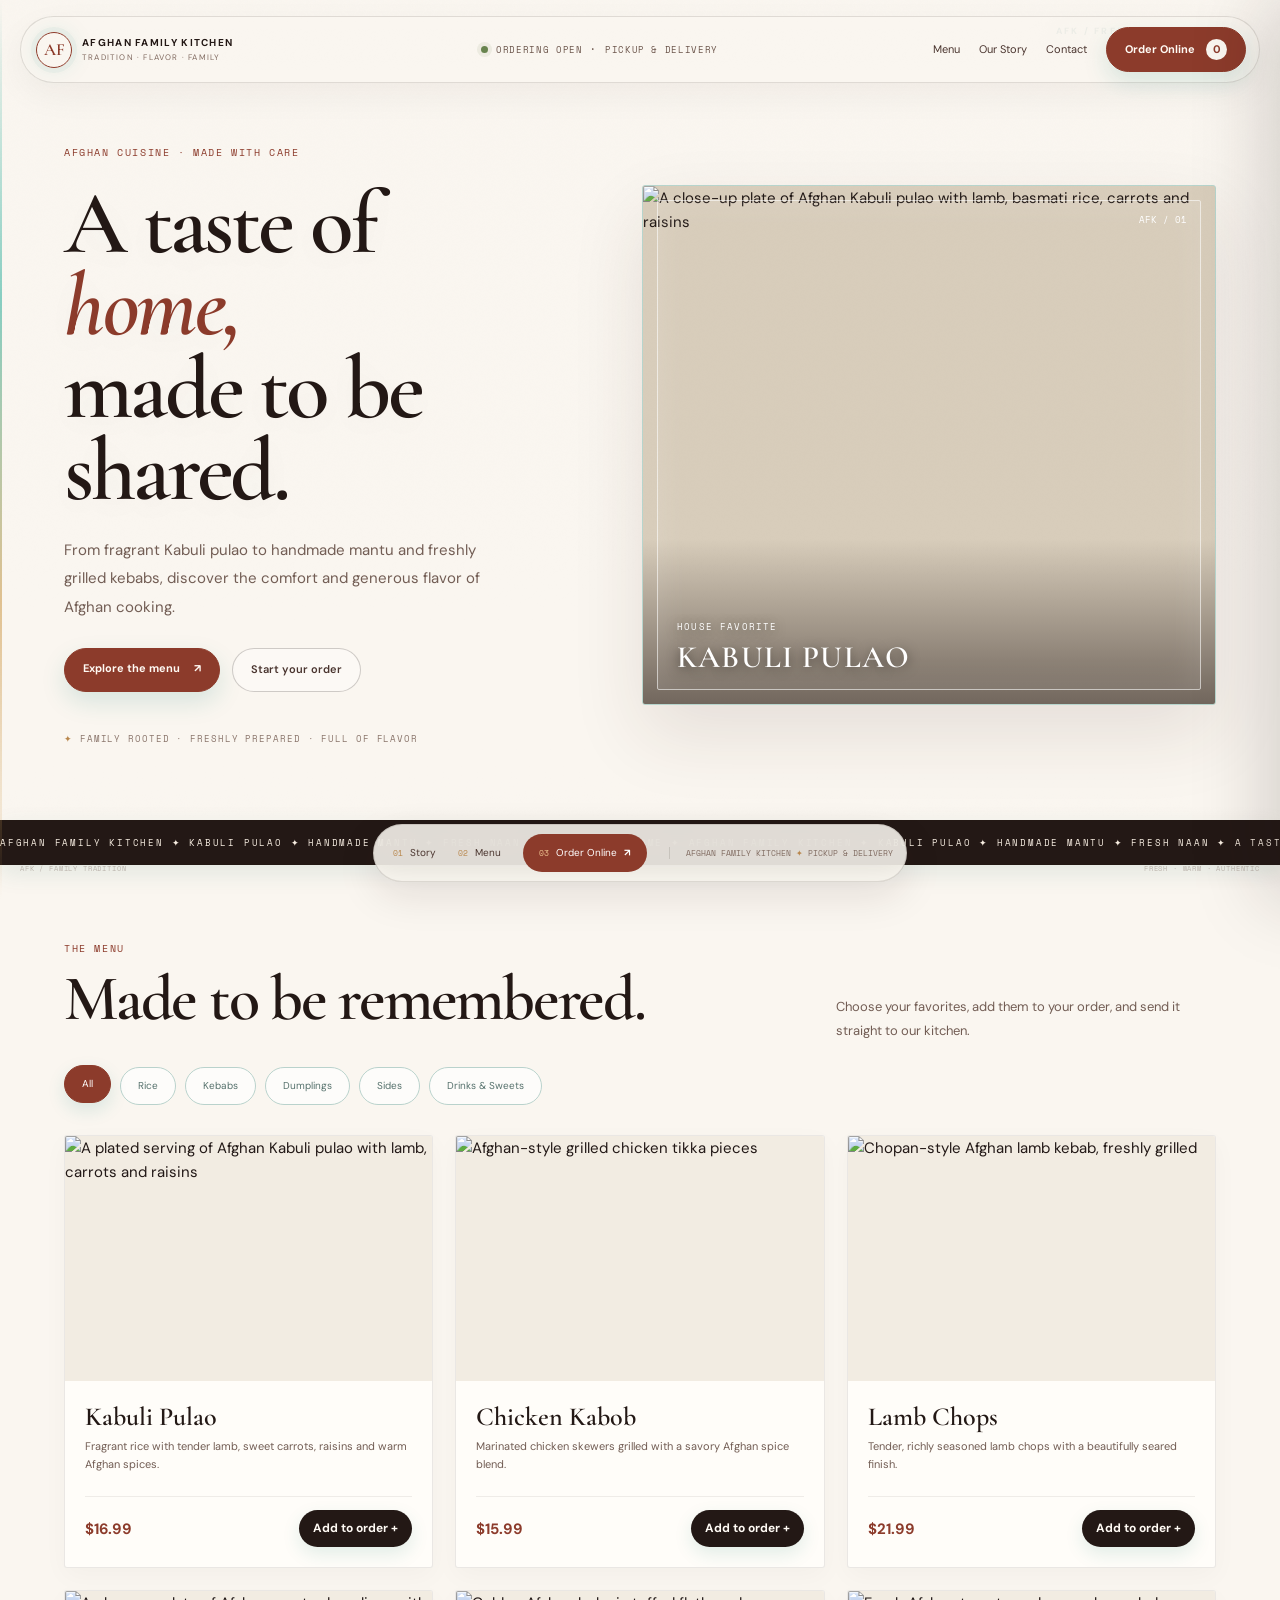
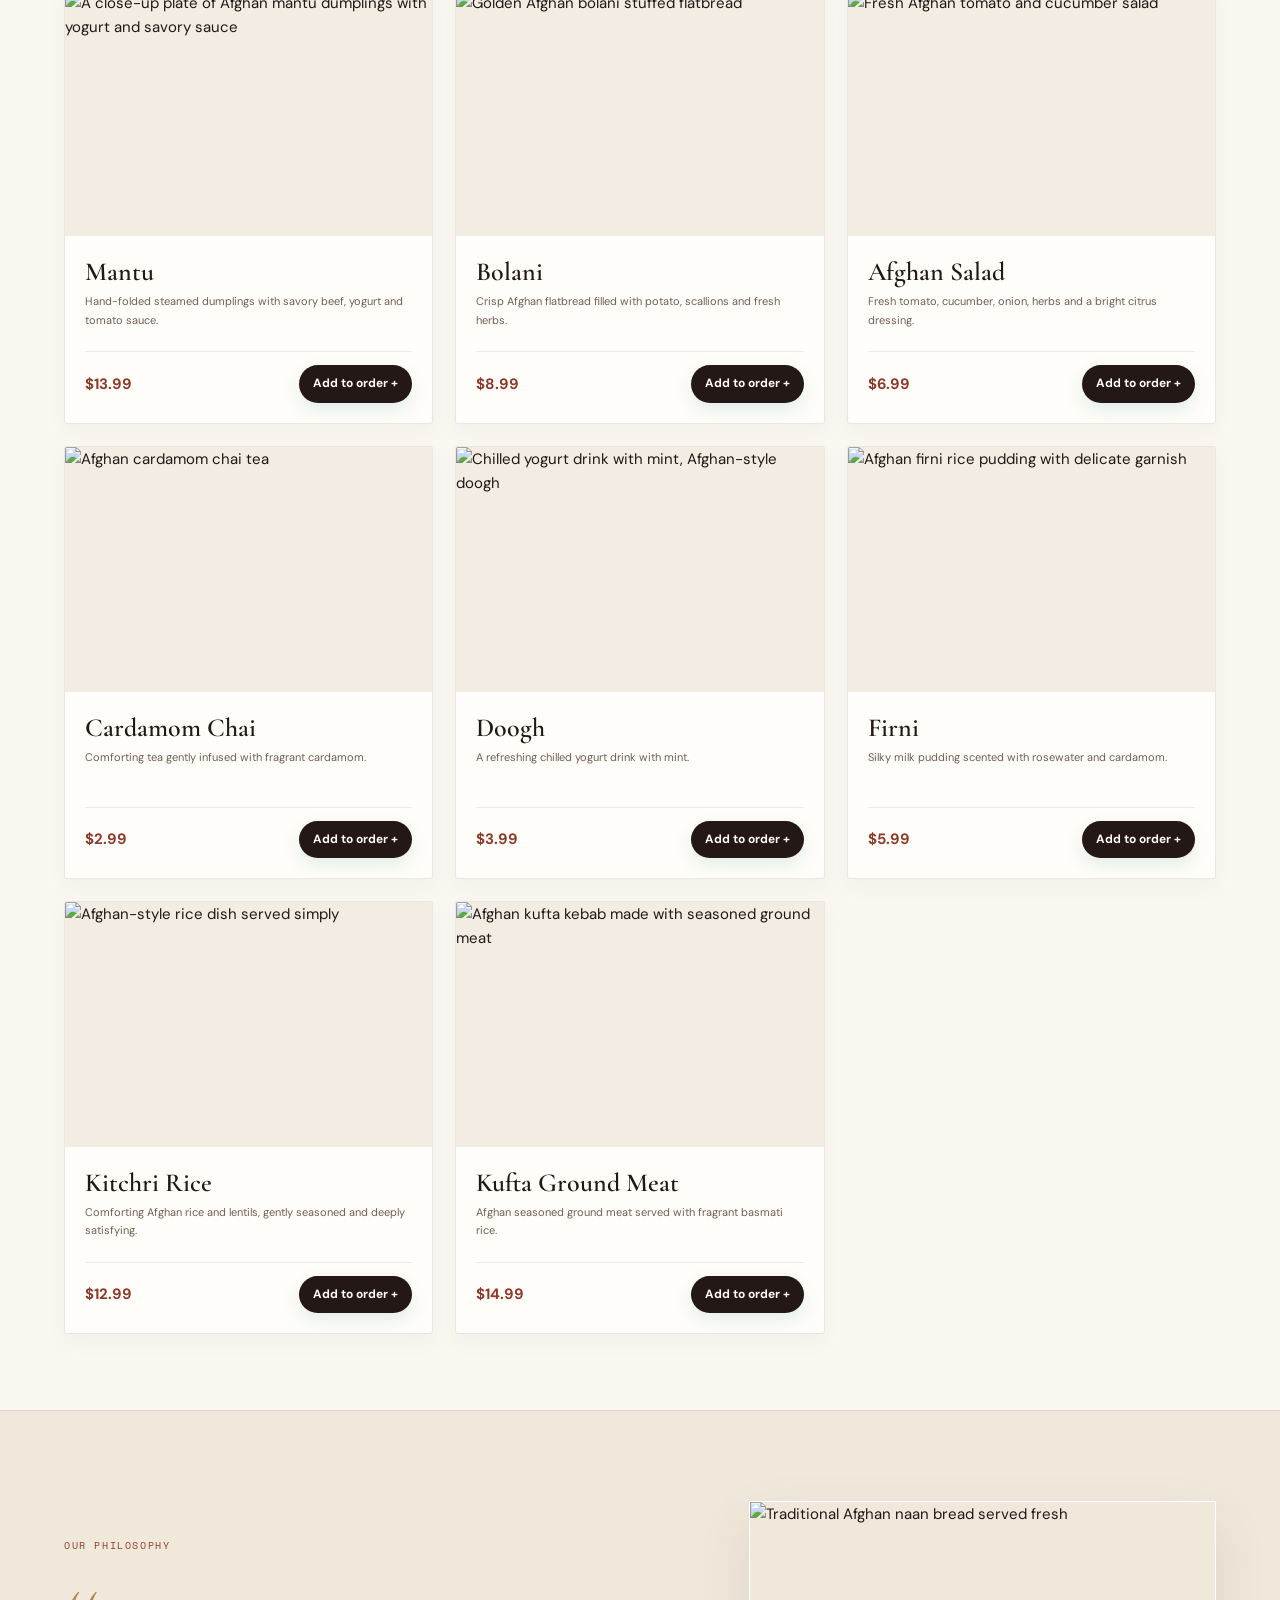
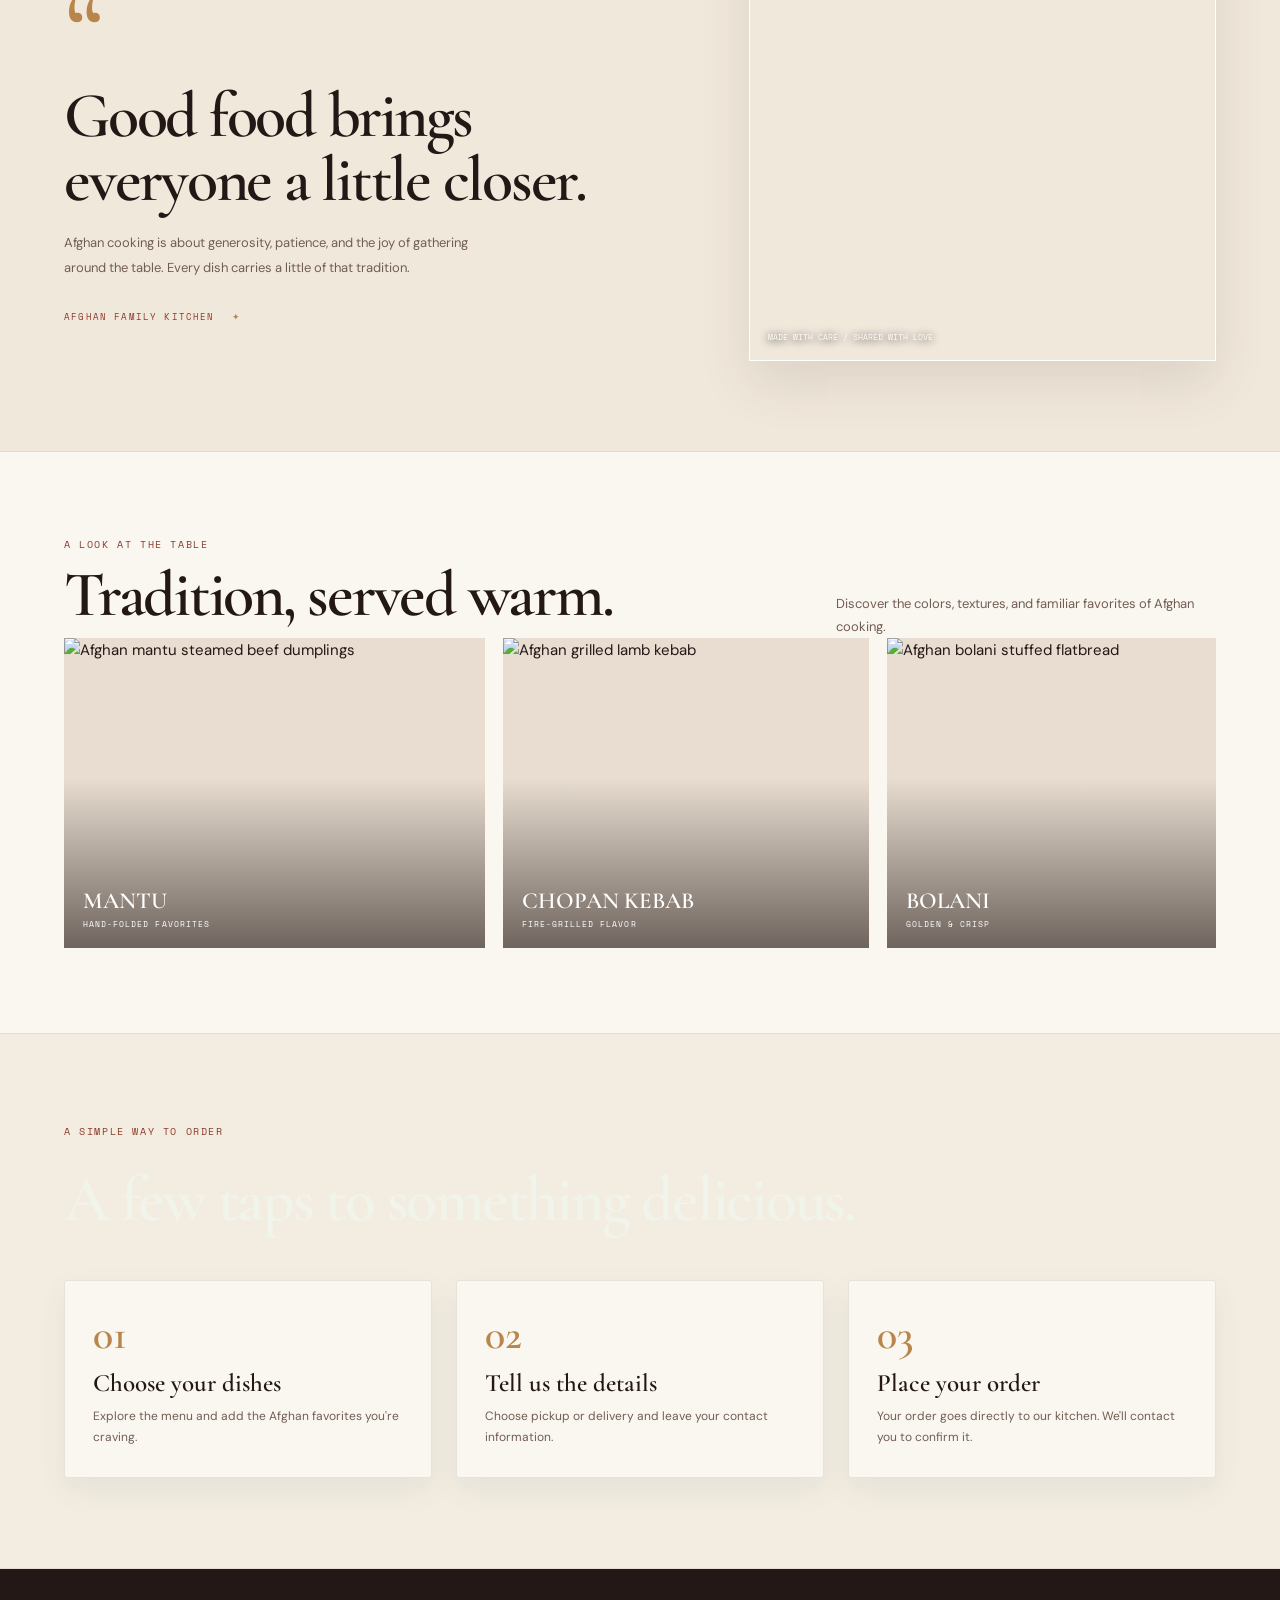
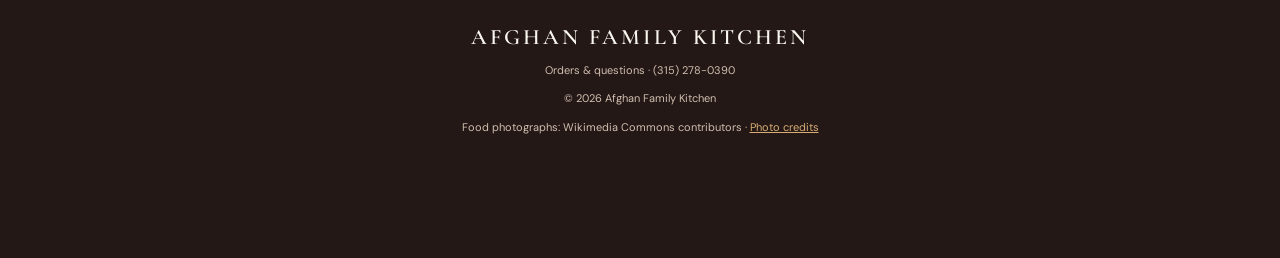
==== index.html @ a3d32abf "Use close-up photographs of real Afghan dishes" ====
<!doctype html>
<html lang="en"><head><meta charset="utf-8"><meta name="viewport" content="width=device-width,initial-scale=1"><meta name="theme-color" content="#f5f0e7"><title>Afghan Family Kitchen | Afghan food, made with care</title><meta name="description" content="Order Afghan comfort food from Afghan Family Kitchen. Kabuli pulao, kebabs, mantu, bolani and more.">
<link rel="preconnect" href="https://fonts.googleapis.com"><link rel="preconnect" href="https://fonts.gstatic.com" crossorigin><link href="https://fonts.googleapis.com/css2?family=DM+Sans:wght@400;500;600;700&family=Cormorant+Garamond:wght@500;600;700&family=Space+Mono:wght@400;700&display=swap" rel="stylesheet">
<style>
:root{--paper:#f5f0e7;--ink:#29271f;--muted:#756e62;--sage:#65704e;--sage2:#4d593b;--gold:#a66f43;--line:#29271f1c;--white:#fffdfa}*{box-sizing:border-box}html{scroll-behavior:smooth}body{margin:0;background:var(--paper);color:var(--ink);font:15px/1.6 "DM Sans",sans-serif}button,input,textarea,select{font:inherit}button{cursor:pointer}.wrap{width:min(1180px,90vw);margin:auto}.topbar{height:82px;display:flex;align-items:center;justify-content:space-between;border-bottom:1px solid var(--line)}.brand{display:flex;align-items:center;gap:12px;color:var(--ink);text-decoration:none}.mark{width:43px;height:43px;border:1px solid var(--sage);border-radius:50%;display:grid;place-items:center;color:var(--sage);font:700 19px Georgia}.brand strong{display:block;letter-spacing:.16em;font-size:13px}.brand small{display:block;color:var(--muted);letter-spacing:.18em;font-size:9px}.nav{display:flex;align-items:center;gap:27px}.nav a{color:var(--ink);text-decoration:none;font-size:13px}.nav a:hover{color:var(--gold)}.cartbtn,.primary{border:0;background:var(--sage);color:white;padding:12px 18px;border-radius:6px;font-weight:700}.cartbtn span{display:inline-grid;place-items:center;background:#fff;color:var(--sage);width:21px;height:21px;border-radius:50%;margin-left:8px;font-size:11px}.hero{display:grid;grid-template-columns:1fr 1fr;gap:48px;align-items:center;padding:70px 0 74px}.eyebrow{font-size:10px;letter-spacing:.24em;color:var(--sage);font-weight:700;text-transform:uppercase}.hero h1{font:500 clamp(42px,6vw,74px)/1.05 "Playfair Display",Georgia,serif;letter-spacing:-.04em;margin:18px 0}.hero h1 em{font-style:normal;color:var(--gold)}.hero p{max-width:470px;color:var(--muted);font-size:16px}.actions{display:flex;gap:12px;flex-wrap:wrap;margin-top:27px}.secondary{border:1px solid var(--line);background:transparent;color:var(--ink);padding:12px 18px;border-radius:6px;font-weight:600}.heroimg{height:440px;border-radius:4px;overflow:hidden;position:relative;background:#d8cdbb}.heroimg img{width:100%;height:100%;object-fit:cover;object-position:center 48%}.heroimg:after{content:"";position:absolute;inset:45% 0 0;background:linear-gradient(transparent,#211b1480)}.hero-tag{position:absolute;z-index:1;bottom:22px;left:24px;color:white;letter-spacing:.18em;font-size:10px}.marquee{background:var(--sage);color:white;padding:13px 0;overflow:hidden;white-space:nowrap;letter-spacing:.2em;font-size:10px;font-weight:700}.marquee div{display:inline-block;animation:slide 38s linear infinite}@keyframes slide{to{transform:translateX(-50%)}}section{padding:76px 0}.sectionhead{display:flex;justify-content:space-between;align-items:end;gap:20px}.sectionhead h2{font:500 clamp(34px,4vw,51px)/1.1 "Playfair Display",Georgia,serif;margin:8px 0 0}.sectionhead p{color:var(--muted);max-width:380px;margin:0}.filters{display:flex;gap:8px;flex-wrap:wrap;margin:27px 0}.filter{border:1px solid var(--line);border-radius:30px;padding:8px 16px;background:transparent;color:var(--muted);font-size:12px}.filter.active{background:var(--sage);border-color:var(--sage);color:white}.menu{display:grid;grid-template-columns:repeat(3,1fr);gap:20px}.dish{background:var(--white);border:1px solid var(--line);border-radius:5px;overflow:hidden;transition:transform .25s,box-shadow .25s}.dish:hover{transform:translateY(-5px);box-shadow:0 16px 35px #342b1a12}.dish img{width:100%;height:250px;aspect-ratio:4/3;object-fit:cover;object-position:center;display:block;background:#f3ece1}.dishbody{padding:17px 18px 18px}.dish h3{font:500 22px "Playfair Display",Georgia,serif;margin:0 0 5px}.dish p{min-height:44px;margin:0;color:var(--muted);font-size:12px}.dishfoot{display:flex;justify-content:space-between;align-items:center;margin-top:15px}.price{color:var(--sage);font-weight:700}.add{background:var(--ink);color:white;border:0;border-radius:4px;padding:9px 14px;font-size:12px;font-weight:700}.add:hover{background:var(--sage)}.story{background:#eae3d7}.steps{display:grid;grid-template-columns:repeat(3,1fr);gap:24px;margin-top:28px}.step{background:var(--white);padding:25px;border:1px solid var(--line)}.step b{font:500 42px "Playfair Display",serif;color:var(--gold)}.step h3{font:500 21px "Playfair Display",serif;margin:8px 0}.step p{color:var(--muted);font-size:13px;margin:0}.footer{padding:42px 0;text-align:center;border-top:1px solid var(--line)}.footer strong{letter-spacing:.18em}.footer p{color:var(--muted);font-size:12px}.scrim{position:fixed;inset:0;background:#17140f77;opacity:0;pointer-events:none;transition:.25s;z-index:9}.scrim.show{opacity:1;pointer-events:auto}.drawer{position:fixed;z-index:10;right:0;top:0;height:100dvh;width:min(470px,100%);background:var(--paper);transform:translateX(102%);transition:transform .35s ease;padding:24px;display:flex;flex-direction:column;gap:15px;overflow:auto}.drawer.show{transform:none}.drawerhead{display:flex;align-items:center;justify-content:space-between}.drawer h2{font:500 30px "Playfair Display",serif;margin:0}.close{width:37px;height:37px;border:1px solid var(--line);background:transparent;border-radius:50%}.cartlines{display:grid;gap:9px}.cartline{display:flex;align-items:center;gap:12px;padding:10px;background:#fff;border:1px solid var(--line)}.cartline img{width:58px;height:58px;object-fit:cover}.cartname{flex:1;font-weight:700;font-size:13px}.cartname small{display:block;color:var(--muted);font-weight:400}.qty{display:flex;align-items:center;gap:8px}.qty button{width:25px;height:25px;border:0;background:#eee8dc;border-radius:50%}.totals{border-top:1px solid var(--line);padding-top:13px;display:grid;gap:6px}.totalrow{display:flex;justify-content:space-between;font-size:13px}.totalrow.final{font-size:19px;font-weight:700;color:var(--sage)}.form{display:grid;gap:9px}.form input,.form textarea,.form select{width:100%;border:1px solid var(--line);background:white;padding:12px;border-radius:4px;color:var(--ink)}.form label{font-size:11px;color:var(--muted)}.form .field{display:grid;gap:5px}.notice{font-size:11px;color:var(--muted);margin:0}.toast{position:fixed;bottom:22px;left:50%;transform:translate(-50%,20px);opacity:0;pointer-events:none;background:var(--ink);color:white;padding:11px 18px;border-radius:4px;z-index:20;transition:.25s}.toast.show{opacity:1;transform:translate(-50%,0)}@media(max-width:800px){.hero{grid-template-columns:1fr;gap:28px;padding:48px 0}.heroimg{height:320px}.menu{grid-template-columns:repeat(2,1fr)}.sectionhead{display:block}.sectionhead p{margin-top:12px}.nav{gap:12px}.nav a{display:none}}@media(max-width:540px){.wrap{width:min(92vw,1180px)}.topbar{height:70px}.brand strong{font-size:11px}.mark{width:37px;height:37px}.cartbtn{padding:10px 12px}.hero h1{font-size:46px}.menu{grid-template-columns:1fr}.dish img{height:240px}.steps{grid-template-columns:1fr}.drawer{padding:18px}.heroimg{height:270px}section{padding:58px 0}}@media(prefers-reduced-motion:reduce){*,*:before,*:after{animation:none!important;transition:none!important}}

/* Shared Afghan Family Kitchen HUD theme */
:root{--paper:#0b120f;--ink:#edf3e9;--muted:#a0ad9e;--sage:#a8bd8d;--sage2:#c2d5a4;--gold:#d7aa72;--line:#a8bd8d2b;--white:#131e18}
body{background:radial-gradient(ellipse at 15% 0%,#263b2d 0,transparent 35%),radial-gradient(ellipse at 88% 18%,#30271b 0,transparent 28%),var(--paper);color:var(--ink)}
body:before{content:"";position:fixed;inset:0;pointer-events:none;z-index:-1;opacity:.16;background-image:linear-gradient(#a8bd8d12 1px,transparent 1px),linear-gradient(90deg,#a8bd8d12 1px,transparent 1px);background-size:42px 42px;mask-image:linear-gradient(to bottom,#000,transparent 88%)}
.topbar{border-color:var(--line);position:relative}.topbar:after{content:"";position:absolute;left:0;bottom:-1px;width:28%;height:1px;background:linear-gradient(90deg,var(--sage),transparent);box-shadow:0 0 12px #a8bd8d66}
.mark{border-color:var(--sage);color:var(--sage);box-shadow:0 0 18px #a8bd8d18}
.nav a{color:var(--muted);transition:color .2s}.nav a:hover{color:var(--sage)}
.cartbtn,.primary{background:linear-gradient(135deg,#a8bd8d,#71875e);color:#10180f;box-shadow:0 7px 22px #71875e26;transition:transform .2s,box-shadow .2s}
.cartbtn:hover,.primary:hover{transform:translateY(-2px);box-shadow:0 10px 28px #a8bd8d35}
.cartbtn span{background:#142017;color:#d7e5c6}
.hero{position:relative}.hero h1{color:#f2f4eb}.hero h1 em{color:var(--gold)}.hero p{color:var(--muted)}
.heroimg{border:1px solid #a8bd8d44;box-shadow:0 24px 70px #0006,0 0 35px #a8bd8d12}.heroimg:before{content:"";position:absolute;inset:10px;border:1px solid #ffffff35;z-index:1;pointer-events:none}
.eyebrow{color:var(--sage)}.marquee{background:#18251c;border-top:1px solid var(--line);border-bottom:1px solid var(--line);color:#d8e5ca}
.secondary,.filter{border-color:var(--line);color:var(--ink);background:#ffffff06}.filter{color:var(--muted)}.filter.active{background:var(--sage);border-color:var(--sage);color:#10180f}
.sectionhead h2,.story h2{color:#f1f4eb}.sectionhead p{color:var(--muted)}
.menu{perspective:1000px}.dish{background:linear-gradient(145deg,#18251d,#101812);border-color:var(--line);box-shadow:0 12px 36px #0002;transition:transform .3s,border-color .3s,box-shadow .3s;animation:hud-rise .65s both}
.dish:nth-child(3n+2){animation-delay:.08s}.dish:nth-child(3n){animation-delay:.16s}.dish:hover{transform:translateY(-7px);border-color:#a8bd8d88;box-shadow:0 20px 45px #0005,0 0 24px #a8bd8d10}
.dish img{filter:saturate(.92);transition:transform .55s,filter .4s}.dish:hover img{transform:scale(1.035);filter:saturate(1.08)}
.dish h3{color:#f0f3e9}.dish p{color:var(--muted)}.price{color:var(--sage)}.add{background:#a8bd8d;color:#10180f;transition:transform .2s,background .2s}.add:hover{background:#c2d5a4;transform:translateY(-1px)}
.story{background:linear-gradient(135deg,#111b15,#17251b);border-top:1px solid var(--line);border-bottom:1px solid var(--line)}.step{background:#101912;border-color:var(--line);box-shadow:0 12px 32px #0002}.step b{color:var(--gold)}.step h3{color:var(--ink)}.step p{color:var(--muted)}
.footer{border-color:var(--line)}.footer p{color:var(--muted)}.footer a{color:var(--sage)!important}
.scrim{background:#020704c9;backdrop-filter:blur(5px)}.drawer{background:linear-gradient(155deg,#17241b,#0c130f);border-left:1px solid var(--line);box-shadow:-24px 0 70px #0008}.drawer h2{color:var(--ink)}.close{border-color:var(--line);color:var(--ink);background:#ffffff08}.cartline{background:#101912;border-color:var(--line)}.cartname{color:var(--ink)}.qty button{background:#26372a;color:var(--ink)}.totals{border-color:var(--line)}.totalrow.final{color:var(--sage)}
.form input,.form textarea,.form select{background:#0b130e;color:var(--ink);border-color:var(--line)}.form input::placeholder,.form textarea::placeholder{color:#718073}.form label,.notice{color:var(--muted)}
.toast{background:#d7e5c6;color:#10180f;box-shadow:0 8px 30px #0005}
@keyframes hud-rise{from{opacity:0;transform:translateY(16px)}to{opacity:1;transform:translateY(0)}}
@keyframes hud-breathe{0%,100%{box-shadow:0 0 0 #a8bd8d00}50%{box-shadow:0 0 24px #a8bd8d12}}
.heroimg{animation:hud-breathe 5s ease-in-out infinite}
@media(prefers-reduced-motion:reduce){.dish,.heroimg{animation:none}}


/* WHITE HUD UPGRADE — bright glass, precision grid, motion and food-first visuals */
:root{--paper:#f6faf8;--ink:#172c2b;--muted:#617775;--sage:#187f78;--sage2:#12665f;--gold:#bd8b45;--line:#b8d2cc80;--white:#ffffff}
html{scroll-behavior:smooth;scroll-padding-top:90px}
body{position:relative;isolation:isolate;background:radial-gradient(ellipse at 8% 4%,#d9f2ec 0,transparent 34%),radial-gradient(ellipse at 92% 18%,#f9ecd8 0,transparent 29%),linear-gradient(135deg,#f9fcfb,#eef6f3 55%,#f9f7f1);color:var(--ink)}
body:before{content:"";position:fixed;inset:0;z-index:-1;pointer-events:none;opacity:.34;background-image:linear-gradient(#368f8412 1px,transparent 1px),linear-gradient(90deg,#368f8412 1px,transparent 1px);background-size:34px 34px;mask-image:linear-gradient(to bottom,#000,transparent 92%)}
body:after{content:"";position:fixed;inset:0 auto 0 0;width:2px;z-index:8;pointer-events:none;background:linear-gradient(transparent,#4ab8a8,#d2a45d,transparent);opacity:.65;animation:hud-scan 8s ease-in-out infinite}
.topbar{border-color:#a8c8c1a8;backdrop-filter:blur(16px)}
.mark{border-color:var(--sage);color:var(--sage);box-shadow:0 0 0 5px #16877c0b,0 0 24px #16877c22}
.brand strong{color:#173b38}.brand small,.nav a{color:#5f7773}
.nav a{transition:color .2s,transform .2s}.nav a:hover{color:var(--sage);transform:translateY(-2px)}
.cartbtn,.primary{background:linear-gradient(135deg,#218e83,#12675f);box-shadow:0 10px 24px #167d7226;transition:transform .22s,box-shadow .22s}
.cartbtn:hover,.primary:hover{transform:translateY(-3px);box-shadow:0 15px 30px #167d7238}
.hero{position:relative}
.hero:before{content:"AFK  /  FRESHLY PREPARED";position:absolute;right:0;top:24px;color:#438d8270;font-size:9px;letter-spacing:.25em;font-weight:700}
.hero h1{color:#173936;text-shadow:0 8px 30px #1a62540b}
.hero h1 em{color:#b17c38}
.hero p,.sectionhead p{color:#617775}
.heroimg{border:1px solid #b7d5cd;box-shadow:0 28px 65px #174d421c,0 0 0 8px #ffffff9c;animation:hud-breathe 5s ease-in-out infinite;transform:translateZ(0)}
.heroimg:before{content:"";position:absolute;z-index:1;inset:14px;border:1px solid #ffffffa8;border-radius:2px;pointer-events:none;box-shadow:inset 0 0 35px #ffffff24}
.heroimg:after{background:linear-gradient(transparent 58%,#102d2a9c)}
.hero-tag{letter-spacing:.23em;text-shadow:0 2px 12px #0008}
.marquee{background:linear-gradient(90deg,#155f59,#218b80,#155f59);box-shadow:0 8px 24px #176b621b}
section{position:relative}
.sectionhead h2{color:#173936}
.filters .filter{border-color:#b9d2cc;color:#55716c;background:#ffffffa8;transition:all .2s}
.filters .filter:hover{border-color:var(--sage);transform:translateY(-2px)}
.filters .filter.active{background:var(--sage);border-color:var(--sage);color:#fff;box-shadow:0 7px 18px #16877c24}
.menu{perspective:1000px}
.dish{background:linear-gradient(160deg,#fff,#f8fcfa);border:1px solid #c4dbd5;box-shadow:0 10px 28px #214e4310;transition:transform .35s cubic-bezier(.2,.8,.2,1),box-shadow .35s,border-color .3s;animation:hud-rise .65s both}
.dish:nth-child(2n){animation-delay:.08s}.dish:nth-child(3n){animation-delay:.16s}
.dish:hover{transform:translateY(-8px) rotateX(1deg);border-color:#65b4a7;box-shadow:0 24px 46px #214e4320,0 0 0 3px #56aa9b12}
.dish img{transition:transform .8s cubic-bezier(.2,.7,.2,1),filter .5s}.dish:hover img{transform:scale(1.07);filter:saturate(1.12)}
.dish h3{color:#183a36}.dish p{color:#657a76}.price{color:#16796f}
.add{background:linear-gradient(135deg,#218e83,#12675f);color:white;box-shadow:0 7px 18px #167d7220;transition:transform .2s,box-shadow .2s}
.add:hover{transform:translateY(-2px);box-shadow:0 11px 24px #167d7238}
.story{background:linear-gradient(135deg,#e4f3ee,#f4f8f5);border-block:1px solid #c6ddd6}
.step{background:#ffffffd9;border:1px solid #c5ddd6;box-shadow:0 12px 30px #275d5010;backdrop-filter:blur(12px)}
.step b{color:#b17c38}.step h3{color:#173936}.step p{color:#617775}
.footer{border-color:#bdd5ce}.footer p{color:#637975}.footer a{color:#16796f!important}
.scrim{background:#102e2ab8;backdrop-filter:blur(8px)}
.drawer{background:linear-gradient(155deg,#fff,#eff8f5);border-left:1px solid #b8d7cf;box-shadow:-24px 0 70px #173f352b}
.drawer h2,.cartname{color:#173936}
.close{border-color:#bfd8d1;color:#315e58;background:#fff}
.cartline{background:#f5fbf8;border-color:#c5ddd6}.qty button{background:#dff0eb;color:#145e57}
.totals{border-color:#c2d9d2}.totalrow.final{color:#14786f}
.form input,.form textarea,.form select{background:#fff;color:#173936;border-color:#bfd8d1}
.form input:focus,.form textarea:focus,.form select:focus{outline:none;border-color:#2a978b;box-shadow:0 0 0 3px #2a978b1c}
.form input::placeholder,.form textarea::placeholder{color:#8a9f9a}.form label,.notice{color:#607873}
.toast{background:#155f59;color:#fff;box-shadow:0 12px 30px #174b4338}
@keyframes hud-rise{from{opacity:0;transform:translateY(20px)}to{opacity:1;transform:translateY(0)}}
@keyframes hud-breathe{0%,100%{box-shadow:0 28px 65px #174d421c,0 0 0 8px #ffffff9c}50%{box-shadow:0 30px 75px #174d422c,0 0 0 10px #ffffffc9}}
@keyframes hud-scan{0%,100%{opacity:.25;transform:translateY(-20vh)}50%{opacity:.8;transform:translateY(20vh)}}
@media(max-width:700px){.hero:before{display:none}.heroimg{box-shadow:0 18px 40px #174d421c,0 0 0 5px #ffffff9c}}
@media(prefers-reduced-motion:reduce){*,*:before,*:after{scroll-behavior:auto!important;animation:none!important;transition:none!important}}


:root{--paper:#faf6f0;--ink:#231815;--muted:#725d54;--sage:#8c3b2b;--gold:#b8864b;--line:#23181520;--white:#fffdf9}
html{scroll-behavior:smooth;scroll-padding-top:105px}body{background:#faf6f0;color:#231815;font-family:"DM Sans",sans-serif;overflow-x:hidden}
body:before{content:"";position:fixed;inset:0;z-index:7;pointer-events:none;opacity:.1;background-image:url("data:image/svg+xml,%3Csvg viewBox='0 0 180 180' xmlns='http://www.w3.org/2000/svg'%3E%3Cfilter id='n'%3E%3CfeTurbulence type='fractalNoise' baseFrequency='.88' numOctaves='3' stitchTiles='stitch'/%3E%3C/filter%3E%3Crect width='100%25' height='100%25' filter='url(%23n)' opacity='.2'/%3E%3C/svg%3E");mix-blend-mode:multiply}
.hud-top{position:fixed;z-index:8;top:16px;left:50%;transform:translateX(-50%);width:min(1400px,calc(100% - 40px));display:flex;align-items:center;justify-content:space-between;gap:14px;padding:10px 13px 10px 15px;background:rgba(250,246,240,.82);backdrop-filter:blur(14px);border:1px solid #23181520;border-radius:999px;box-shadow:0 12px 35px #2318150c}
.hud-brand{gap:10px;text-decoration:none;min-width:230px}.hud-brand .mark{width:36px;height:36px;border:1px solid #8c3b2b;color:#8c3b2b;font:600 17px "Cormorant Garamond",serif}.hud-brand strong{font-size:10px;letter-spacing:.13em;color:#231815}.hud-brand small{font-size:8px;letter-spacing:.15em;color:#806b61}
.hud-open{display:flex;align-items:center;gap:8px;font:9px "Space Mono",monospace;letter-spacing:.07em;color:#6b554b;white-space:nowrap}.hud-open i{width:7px;height:7px;background:#68834e;border-radius:50%;box-shadow:0 0 0 4px #68834e18;animation:live-pulse 2s infinite}.hud-actions{display:flex;align-items:center;gap:19px}.hud-actions a{font-size:11px;text-decoration:none;color:#4a352f}.hud-actions a:hover{color:#8c3b2b}
.cartbtn,.primary{background:#8c3b2b;color:#fffaf4;border:1px solid #8c3b2b;border-radius:999px;padding:11px 18px;font-size:11px;transition:transform .25s,box-shadow .25s}.cartbtn:hover,.primary:hover{background:#6e2c22;transform:translateY(-2px);box-shadow:0 12px 26px #8c3b2b35}.cartbtn span{background:#faf6f0;color:#8c3b2b}
.hero{min-height:700px;padding:145px 0 75px;grid-template-columns:.92fr 1.08fr;gap:7vw;align-items:center}.hero-copy{position:relative;z-index:1}.eyebrow{font:10px "Space Mono",monospace;letter-spacing:.16em;color:#8c3b2b}
.hero h1,.sectionhead h2,.story-copy h2,.steps-title{font-family:"Cormorant Garamond",Georgia,serif;font-weight:600;letter-spacing:-.035em;color:#231815}.hero h1{font-size:clamp(58px,7vw,98px);line-height:.92;margin:23px 0}.hero h1 em{font-style:italic;color:#8c3b2b}.hero p{font-size:15px;line-height:1.9;color:#725d54;max-width:450px}.hero .primary{text-decoration:none;display:inline-flex;gap:14px}.secondary{border:1px solid #23181535;border-radius:999px;color:#4a352f;padding:12px 18px;background:#ffffff55;font-size:11px}.secondary:hover{background:#fff;transform:translateY(-2px)}
.hero-note{margin-top:40px;color:#8a756b;font:9px "Space Mono",monospace;letter-spacing:.1em}.hero-note span{color:#b8864b}.heroimg{height:520px;border-radius:3px;box-shadow:0 30px 75px #3c24171c;animation:hero-enter 1.1s both}.heroimg img{filter:saturate(.88) sepia(.06);transition:transform 1s}.heroimg:hover img{transform:scale(1.045)}.heroimg:before{inset:14px;border:1px solid #fff9}.heroimg:after{background:linear-gradient(transparent 42%,#23181590)}.hero-tag{left:34px;bottom:28px;display:grid;gap:5px;font:9px "Space Mono",monospace;letter-spacing:.13em}.hero-tag b{font:600 31px "Cormorant Garamond",serif}.photo-index{position:absolute;right:28px;top:27px;z-index:3;color:#fff;font:9px "Space Mono",monospace}
.marquee{background:#231815;color:#f8eee2;padding:15px 0;font:9px "Space Mono",monospace;letter-spacing:.2em}section{scroll-margin-top:105px}.sectionhead h2{font-size:clamp(42px,5vw,64px);margin:8px 0}.sectionhead p{color:#725d54;font-size:13px;line-height:1.8}
.filters{gap:9px;margin:25px 0 30px}.filter{border:1px solid #23181525;background:#ffffff60;color:#725d54;border-radius:999px;padding:10px 17px;font-size:10px;transition:all .25s}.filter:hover,.filter.active{background:#8c3b2b;border-color:#8c3b2b;color:#fff;transform:translateY(-2px)}
.menu{gap:22px}.dish{border:1px solid #23181518;border-radius:3px;background:#fffdf9;box-shadow:0 8px 26px #23181508;transition:transform .4s,box-shadow .4s,border-color .3s}.dish:hover{transform:translateY(-7px);border-color:#b8864b77;box-shadow:0 22px 45px #23181517}.dish img{height:245px;object-fit:cover;filter:saturate(.9);transition:transform .75s,filter .5s}.dish:hover img{transform:scale(1.055);filter:saturate(1.06)}.dishbody{padding:20px}.dish h3{font:600 26px "Cormorant Garamond",serif;color:#231815}.dish p{color:#725d54;line-height:1.65;font-size:11px}.dishfoot{border-top:1px solid #23181512;padding-top:13px}.price{color:#8c3b2b}.add{background:#231815;color:#fffaf4;border-radius:999px}.add:hover{background:#8c3b2b;transform:translateY(-2px)}
.story{background:#f1e8dc;border-block:1px solid #23181512;padding:90px 0}.story-layout{display:grid;grid-template-columns:1fr .82fr;gap:10%;align-items:center}.story-copy{padding:20px 0}.quote-mark{font:120px/.7 "Cormorant Garamond",serif;color:#b8864b;margin:35px 0 12px}.story-copy h2{font-size:clamp(44px,5vw,68px);line-height:.99;margin:0 0 20px}.story-copy p{color:#725d54;max-width:430px;font-size:13px;line-height:1.9}.story-sign{margin-top:30px;font:9px "Space Mono",monospace;letter-spacing:.13em;color:#8c3b2b}.story-sign span{color:#b8864b;margin-left:10px}.story-photo{height:460px;position:relative;overflow:hidden;border:1px solid #fff;box-shadow:0 22px 50px #39281b1c}.story-photo img{width:100%;height:100%;object-fit:cover;transition:transform 1s}.story-photo:hover img{transform:scale(1.05)}.story-photo span{position:absolute;bottom:17px;left:18px;color:#fff;font:8px "Space Mono",monospace;text-shadow:0 1px 8px #000}
.gallery{padding:85px 0}.gallery-grid{display:grid;grid-template-columns:1.15fr 1fr .9fr;gap:18px}.gallery-grid figure{height:310px;position:relative;margin:0;overflow:hidden;background:#e8ddd0}.gallery-grid figure:after{content:"";position:absolute;inset:45% 0 0;background:linear-gradient(transparent,#2318159c)}.gallery-grid img{width:100%;height:100%;object-fit:cover;transition:transform .8s}.gallery-grid figure:hover img{transform:scale(1.06)}.gallery-grid figcaption{position:absolute;z-index:1;bottom:18px;left:19px;color:#fff;font:600 23px "Cormorant Garamond",serif}.gallery-grid figcaption small{display:block;font:8px "Space Mono",monospace;letter-spacing:.13em;margin-top:3px}
.order-steps{background:#f3ece1}.steps-title{font-size:clamp(42px,5vw,64px);margin:10px 0 28px}.step{background:#faf6f0;border:1px solid #23181517;border-radius:3px;padding:28px}.step b{font:600 42px "Cormorant Garamond",serif;color:#b8864b}.step h3{font:600 25px "Cormorant Garamond",serif;color:#231815}.step p{color:#725d54;font-size:12px;line-height:1.8}
.footer{background:#231815;color:#faf6f0;max-width:none;width:100%;padding:55px 5vw 110px;border:0}.footer strong{font:600 22px "Cormorant Garamond",serif;letter-spacing:.14em}.footer p{color:#d1bfb1;font-size:11px}.footer a{color:#d8ad75!important}
.scrim{background:#2318159c;backdrop-filter:blur(7px)}.drawer{background:rgba(250,246,240,.97);backdrop-filter:blur(18px);border-left:1px solid #23181520;box-shadow:-25px 0 70px #2318152c}.drawer h2{font:600 38px "Cormorant Garamond",serif;color:#231815}.close{border:1px solid #23181525;color:#4a352f}.cartline{background:#fffdf9;border-color:#23181518}.cartname{color:#231815}.qty button{background:#f1e8dc;color:#4a352f}.totals{border-color:#23181522}.totalrow.final{color:#8c3b2b}.form input,.form textarea,.form select{background:#fffdf9;border-color:#23181525;color:#231815}.form label,.notice{color:#725d54}.toast{background:#231815;bottom:90px}
.hud-dock{position:fixed;z-index:9;bottom:18px;left:50%;transform:translateX(-50%);display:flex;align-items:center;gap:22px;padding:9px 13px 9px 19px;border:1px solid #2318151e;border-radius:999px;background:rgba(250,246,240,.88);backdrop-filter:blur(16px);box-shadow:0 14px 40px #2318151a;white-space:nowrap}.hud-dock a,.hud-dock button{border:0;background:none;text-decoration:none;color:#4a352f;font-size:10px;display:flex;align-items:center;gap:7px;cursor:pointer}.hud-dock a span,.hud-dock button span{font:8px "Space Mono",monospace;color:#b8864b}.hud-dock button{background:#8c3b2b;color:white;border-radius:999px;padding:11px 16px}.hud-dock button span{color:#f3c995}.dock-note{border-left:1px solid #23181520;padding-left:16px;color:#806b61;font:8px "Space Mono",monospace}.dock-note i{color:#b8864b;font-style:normal}.corner-coordinate{position:fixed;z-index:2;bottom:26px;color:#806b616e;font:7px "Space Mono",monospace;letter-spacing:.12em;pointer-events:none}.corner-left{left:20px}.corner-right{right:20px}
@keyframes live-pulse{50%{box-shadow:0 0 0 7px #68834e0a}}@keyframes hero-enter{from{opacity:0;transform:translateY(20px) scale(.985)}to{opacity:1;transform:translateY(0) scale(1)}}
@media(max-width:900px){.hud-open{display:none}.hud-brand{min-width:0}.hero{min-height:0;padding-top:130px;gap:35px}.heroimg{height:420px}.story-layout{gap:5%}}
@media(max-width:650px){.hud-top{top:9px;width:calc(100% - 18px);padding:8px 9px}.hud-brand .mark{width:32px;height:32px}.hud-brand strong{font-size:9px}.hud-brand small{font-size:7px}.hud-actions a{display:none}.hud-actions .cartbtn{padding:10px 13px;font-size:9px}.hero{grid-template-columns:1fr;padding-top:110px;gap:27px}.hero h1{font-size:clamp(57px,15vw,78px)}.heroimg{height:320px}.story{padding:65px 0}.story-layout{grid-template-columns:1fr;gap:28px}.story-photo{height:330px}.gallery{padding:65px 0}.gallery-grid{grid-template-columns:1fr;gap:12px}.gallery-grid figure{height:255px}.steps{grid-template-columns:1fr}.hud-dock{bottom:8px;width:calc(100% - 18px);justify-content:space-around;gap:5px;padding:8px}.hud-dock a,.hud-dock button{font-size:10px}.hud-dock button{padding:11px 13px}.dock-note,.corner-coordinate{display:none}.footer{padding-bottom:100px}}
@media(prefers-reduced-motion:reduce){*,*:before,*:after{scroll-behavior:auto!important;animation:none!important;transition:none!important}}

</style></head><body>
<header class="hud-top"><a class="brand hud-brand" href="#"><span class="mark">AF</span><span><strong>AFGHAN FAMILY KITCHEN</strong><small>TRADITION · FLAVOR · FAMILY</small></span></a><div class="hud-open"><i></i><span>ORDERING OPEN</span><b>·</b><span>PICKUP &amp; DELIVERY</span></div><nav class="hud-actions"><a href="#menu">Menu</a><a href="#story">Our Story</a><a href="#contact">Contact</a><button class="cartbtn" id="openCart">Order Online <span id="count">0</span></button></nav></header>
<main><div class="hero wrap" id="home"><div class="hero-copy"><div class="eyebrow">AFGHAN CUISINE · MADE WITH CARE</div><h1>A taste of <em>home,</em><br>made to be shared.</h1><p>From fragrant Kabuli pulao to handmade mantu and freshly grilled kebabs, discover the comfort and generous flavor of Afghan cooking.</p><div class="actions"><a class="primary" href="#menu">Explore the menu <span>↗</span></a><button class="secondary" id="heroCart">Start your order</button></div><div class="hero-note"><span>✦</span> FAMILY ROOTED · FRESHLY PREPARED · FULL OF FLAVOR</div></div><div class="heroimg"><img src="https://commons.wikimedia.org/wiki/Special:FilePath/Qabuli_palao_(rice_with_carrots_%26_raisins)_with_lamb_-_Afghanistan_-_04272008.jpg?width=1600" alt="A close-up plate of Afghan Kabuli pulao with lamb, basmati rice, carrots and raisins"><div class="hero-tag"><span>HOUSE FAVORITE</span><b>KABULI PULAO</b></div><div class="photo-index">AFK / 01</div></div></div>
<div class="marquee"><div>AFGHAN FAMILY KITCHEN ✦ KABULI PULAO ✦ HANDMADE MANTU ✦ FRESH NAAN ✦ A TASTE OF HOME ✦ AFGHAN FAMILY KITCHEN ✦ KABULI PULAO ✦ HANDMADE MANTU ✦ FRESH NAAN ✦ A TASTE OF HOME ✦</div></div>
<section class="wrap" id="menu"><div class="sectionhead"><div><div class="eyebrow">The menu</div><h2>Made to be remembered.</h2></div><p>Choose your favorites, add them to your order, and send it straight to our kitchen.</p></div><div class="filters" id="filters"></div><div class="menu" id="menuGrid"></div></section>
<section class="story" id="story"><div class="wrap story-layout"><div class="story-copy"><div class="eyebrow">OUR PHILOSOPHY</div><div class="quote-mark">“</div><h2>Good food brings everyone a little closer.</h2><p>Afghan cooking is about generosity, patience, and the joy of gathering around the table. Every dish carries a little of that tradition.</p><div class="story-sign">AFGHAN FAMILY KITCHEN <span>✦</span></div></div><div class="story-photo"><img loading="lazy" src="https://commons.wikimedia.org/wiki/Special:FilePath/03_Afghan_Bread_-_Bamiyan.jpg?width=1100" alt="Traditional Afghan naan bread served fresh"><span>MADE WITH CARE / SHARED WITH LOVE</span></div></div></section><section class="gallery wrap" id="gallery"><div class="sectionhead"><div><div class="eyebrow">A LOOK AT THE TABLE</div><h2>Tradition, served warm.</h2></div><p>Discover the colors, textures, and familiar favorites of Afghan cooking.</p></div><div class="gallery-grid"><figure><img loading="lazy" src="https://commons.wikimedia.org/wiki/Special:FilePath/05_Mantoo_steamed_beef_dumplings_-_Bamiyan_Afghan.jpg?width=900" alt="Afghan mantu steamed beef dumplings"><figcaption>MANTU <small>HAND-FOLDED FAVORITES</small></figcaption></figure><figure><img loading="lazy" src="https://commons.wikimedia.org/wiki/Special:FilePath/Chopan_Kebab_(4310721741).jpg?width=1100" alt="Afghan grilled lamb kebab"><figcaption>CHOPAN KEBAB <small>FIRE-GRILLED FLAVOR</small></figcaption></figure><figure><img loading="lazy" src="https://commons.wikimedia.org/wiki/Special:FilePath/Afghan_Bolani.jpg?width=1100" alt="Afghan bolani stuffed flatbread"><figcaption>BOLANI <small>GOLDEN &amp; CRISP</small></figcaption></figure></div></section><section class="story order-steps" id="how"><div class="wrap"><div class="eyebrow">A SIMPLE WAY TO ORDER</div><h2 class="steps-title">A few taps to something delicious.</h2><div class="steps"><div class="step"><b>01</b><h3>Choose your dishes</h3><p>Explore the menu and add the Afghan favorites you're craving.</p></div><div class="step"><b>02</b><h3>Tell us the details</h3><p>Choose pickup or delivery and leave your contact information.</p></div><div class="step"><b>03</b><h3>Place your order</h3><p>Your order goes directly to our kitchen. We'll contact you to confirm it.</p></div></div></div></section></main>
<footer class="footer wrap" id="contact"><strong>AFGHAN FAMILY KITCHEN</strong><p>Orders & questions · (315) 278-0390</p><p>© <span id="year"></span> Afghan Family Kitchen</p><p>Food photographs: Wikimedia Commons contributors · <a href="https://commons.wikimedia.org/wiki/Category:Cuisine_of_Afghanistan" style="color:inherit">Photo credits</a></p></footer>
<div class="scrim" id="scrim"></div><aside class="drawer" id="drawer" aria-label="Your order"><div class="drawerhead"><h2>Your order</h2><button class="close" id="closeCart">×</button></div><div class="cartlines" id="cartLines"></div><div class="totals"><div class="totalrow"><span>Subtotal</span><span id="subtotal">$0.00</span></div><div class="totalrow"><span>Tax</span><span>Calculated at confirmation</span></div><div class="totalrow final"><span>Estimated total</span><span id="total">$0.00</span></div></div><form class="form" id="orderForm"><div class="field"><label for="customer">Your name</label><input id="customer" name="customer" required minlength="2" maxlength="120" placeholder="Full name"></div><div class="field"><label for="phone">Phone number</label><input id="phone" name="phone" type="tel" required placeholder="(555) 555-5555"></div><div class="field"><label for="email">Email (optional)</label><input id="email" name="email" type="email" placeholder="you@example.com"></div><div class="field"><label for="fulfillment">Pickup or delivery</label><select id="fulfillment"><option value="pickup">Pickup</option><option value="delivery">Delivery</option></select></div><div class="field" id="addressField" hidden><label for="address">Delivery address</label><input id="address" placeholder="Street, city, ZIP"></div><div class="field"><label for="notes">Order notes (optional)</label><textarea id="notes" rows="2" placeholder="Allergies or special requests"></textarea></div><button class="primary" id="placeOrder" type="submit">Place order · <span id="buttonTotal">$0.00</span></button></form><p class="notice">No online payment is collected. We'll contact you to confirm availability, delivery details and final tax before preparing your order.</p></aside><div class="hud-dock"><a href="#story"><span>01</span>Story</a><a href="#menu"><span>02</span>Menu</a><button id="dockOrder" type="button"><span>03</span>Order Online <b>↗</b></button><div class="dock-note">AFGHAN FAMILY KITCHEN <i>✦</i> PICKUP &amp; DELIVERY</div></div><div class="corner-coordinate corner-left">AFK / FAMILY TRADITION</div><div class="corner-coordinate corner-right">FRESH · WARM · AUTHENTIC</div><div class="toast" id="toast" role="status"></div>
<script>
const SUPABASE_URL="https://lsnsyvnguqopbvanwkec.supabase.co";
const SUPABASE_KEY="sb_publishable_0eLg8GoCVu3Ebg3TvHQ1HQ_89dsr6ho";
const ORDER_URL=SUPABASE_URL+"/functions/v1/submit-order";
const menu=[
{id:1,name:"Kabuli Pulao",category:"Rice",price:16.99,desc:"Fragrant rice with tender lamb, sweet carrots, raisins and warm Afghan spices.",alt:"A plated serving of Afghan Kabuli pulao with lamb, carrots and raisins",img:"https://commons.wikimedia.org/wiki/Special:FilePath/Qabuli_palao_(rice_with_carrots_%26_raisins)_with_lamb_-_Afghanistan_-_04272008.jpg?width=1200"},
{id:2,name:"Chicken Kabob",category:"Kebabs",price:15.99,desc:"Marinated chicken skewers grilled with a savory Afghan spice blend.",alt:"Afghan-style grilled chicken tikka pieces",img:"https://commons.wikimedia.org/wiki/Special:FilePath/Kandhari_Murgh_Tikka.JPG?width=1100"},
{id:3,name:"Lamb Chops",category:"Kebabs",price:21.99,desc:"Tender, richly seasoned lamb chops with a beautifully seared finish.",alt:"Chopan-style Afghan lamb kebab, freshly grilled",img:"https://commons.wikimedia.org/wiki/Special:FilePath/Chopan_Kebab_(4310721741).jpg?width=900"},
{id:5,name:"Mantu",category:"Dumplings",price:13.99,desc:"Hand-folded steamed dumplings with savory beef, yogurt and tomato sauce.",alt:"A close-up plate of Afghan mantu dumplings with yogurt and savory sauce",img:"https://commons.wikimedia.org/wiki/Special:FilePath/FOOD_Mantu.jpg?width=1100"},
{id:7,name:"Bolani",category:"Sides",price:8.99,desc:"Crisp Afghan flatbread filled with potato, scallions and fresh herbs.",alt:"Golden Afghan bolani stuffed flatbread",img:"https://commons.wikimedia.org/wiki/Special:FilePath/Afghan_Bolani.jpg?width=900"},
{id:10,name:"Afghan Salad",category:"Sides",price:6.99,desc:"Fresh tomato, cucumber, onion, herbs and a bright citrus dressing.",alt:"Fresh Afghan tomato and cucumber salad",img:"https://commons.wikimedia.org/wiki/Special:FilePath/02_Side_Salad_-_Bamiyan_Afghan.jpg?width=1100"},
{id:11,name:"Cardamom Chai",category:"Drinks & Sweets",price:2.99,desc:"Comforting tea gently infused with fragrant cardamom.",alt:"Afghan cardamom chai tea",img:"https://commons.wikimedia.org/wiki/Special:FilePath/Afghani_Chai.JPG?width=1000"},
{id:12,name:"Doogh",category:"Drinks & Sweets",price:3.99,desc:"A refreshing chilled yogurt drink with mint.",alt:"Chilled yogurt drink with mint, Afghan-style doogh",img:"https://images.unsplash.com/photo-1550583724-b2692b85b150?auto=format&fit=crop&w=900&q=85"},
{id:13,name:"Firni",category:"Drinks & Sweets",price:5.99,desc:"Silky milk pudding scented with rosewater and cardamom.",alt:"Afghan firni rice pudding with delicate garnish",img:"https://commons.wikimedia.org/wiki/Special:FilePath/FOOD_Firni.jpg?width=1100"},
{id:14,name:"Kitchri Rice",category:"Rice",price:12.99,desc:"Comforting Afghan rice and lentils, gently seasoned and deeply satisfying.",alt:"Afghan-style rice dish served simply",img:"https://commons.wikimedia.org/wiki/Special:FilePath/Afghan_brown_rice.JPG?width=1100"},
{id:15,name:"Kufta Ground Meat",category:"Kebabs",price:14.99,desc:"Afghan seasoned ground meat served with fragrant basmati rice.",alt:"Afghan kufta kebab made with seasoned ground meat",img:"https://commons.wikimedia.org/wiki/Special:FilePath/Kufta_Kebab.jpg?width=1000"}
];
const cart={};let active="All";const money=n=>new Intl.NumberFormat("en-US",{style:"currency",currency:"USD"}).format(n);
const $=s=>document.querySelector(s);
function toast(s){const t=$("#toast");t.textContent=s;t.classList.add("show");setTimeout(()=>t.classList.remove("show"),2400)}
function renderMenu(){const cats=["All",...new Set(menu.map(x=>x.category))];$("#filters").innerHTML=cats.map(c=>'<button class="filter '+(c===active?'active':'')+'" data-cat="'+c+'">'+c+'</button>').join("");$("#menuGrid").innerHTML=menu.filter(x=>active==="All"||x.category===active).map(x=>'<article class="dish"><img loading="lazy" src="'+x.img+'" alt="'+(x.alt||x.name+' — Afghan Family Kitchen')+'"><div class="dishbody"><h3>'+x.name+'</h3><p>'+x.desc+'</p><div class="dishfoot"><span class="price">'+money(x.price)+'</span><button class="add" data-add="'+x.id+'">Add to order +</button></div></div></article>').join("")}
function total(){return Object.keys(cart).reduce((s,id)=>s+cart[id]*menu.find(m=>m.id===Number(id)).price,0)}
function renderCart(){const ids=Object.keys(cart);$("#count").textContent=ids.reduce((s,id)=>s+cart[id],0);$("#cartLines").innerHTML=ids.length?ids.map(id=>{const m=menu.find(x=>x.id===Number(id));return '<div class="cartline"><img src="'+m.img+'" alt=""><div class="cartname">'+m.name+'<small>'+money(m.price)+' each</small></div><div class="qty"><button type="button" data-change="-1" data-id="'+id+'">−</button><b>'+cart[id]+'</b><button type="button" data-change="1" data-id="'+id+'">+</button></div></div>'}).join(""):'<p style="color:#756e62">Your cart is empty. Add a dish to begin.</p>';const t=total();$("#subtotal").textContent=money(t);$("#total").textContent=money(t);$("#buttonTotal").textContent=money(t)}
function openCart(v){$("#drawer").classList.toggle("show",v);$("#scrim").classList.toggle("show",v)}
$("#filters").addEventListener("click",e=>{const b=e.target.closest("[data-cat]");if(!b)return;active=b.dataset.cat;renderMenu()});
$("#menuGrid").addEventListener("click",e=>{const b=e.target.closest("[data-add]");if(!b)return;const id=Number(b.dataset.add);cart[id]=(cart[id]||0)+1;renderCart();toast(menu.find(x=>x.id===id).name+" added to your order")});
$("#cartLines").addEventListener("click",e=>{const b=e.target.closest("[data-change]");if(!b)return;const id=b.dataset.id;cart[id]+=Number(b.dataset.change);if(cart[id]<=0)delete cart[id];renderCart()});
["#openCart","#heroCart","#dockOrder"].forEach(s=>$(s).addEventListener("click",()=>openCart(true)));
$("#closeCart").onclick=()=>openCart(false);$("#scrim").onclick=()=>openCart(false);
$("#fulfillment").onchange=()=>{$("#addressField").hidden=$("#fulfillment").value!=="delivery";$("#address").required=$("#fulfillment").value==="delivery"};
$("#orderForm").addEventListener("submit",async e=>{e.preventDefault();if(!Object.keys(cart).length){toast("Add at least one dish first.");return}const type=$("#fulfillment").value;if(type==="delivery"&&$("#address").value.trim().length<8){toast("Please enter your full delivery address.");return}const btn=$("#placeOrder");btn.disabled=true;btn.textContent="Sending your order…";const payload={customer_name:$("#customer").value.trim(),customer_phone:$("#phone").value.trim(),customer_email:$("#email").value.trim()||null,fulfillment_type:type,delivery_address:type==="delivery"?$("#address").value.trim():null,customer_notes:$("#notes").value.trim()||null,items:Object.keys(cart).map(id=>({id:Number(id),quantity:cart[id]}))};try{const res=await fetch(ORDER_URL,{method:"POST",headers:{"Content-Type":"application/json","apikey":SUPABASE_KEY,"Authorization":"Bearer "+SUPABASE_KEY},body:JSON.stringify(payload)});const data=await res.json();if(!res.ok)throw new Error(data.error||"Your order could not be submitted.");const orderNo=data.order?.id?data.order.id.slice(0,8).toUpperCase():"received";toast("Order received! Reference #"+orderNo+". We'll contact you to confirm.");Object.keys(cart).forEach(k=>delete cart[k]);$("#orderForm").reset();$("#addressField").hidden=true;renderCart();setTimeout(()=>openCart(false),900)}catch(err){toast(err.message||"Connection problem. Please try again.");}finally{btn.disabled=false;btn.innerHTML='Place order · <span id="buttonTotal">'+money(total())+'</span>'}});
$("#year").textContent=new Date().getFullYear();renderMenu();renderCart();
</script></body></html>
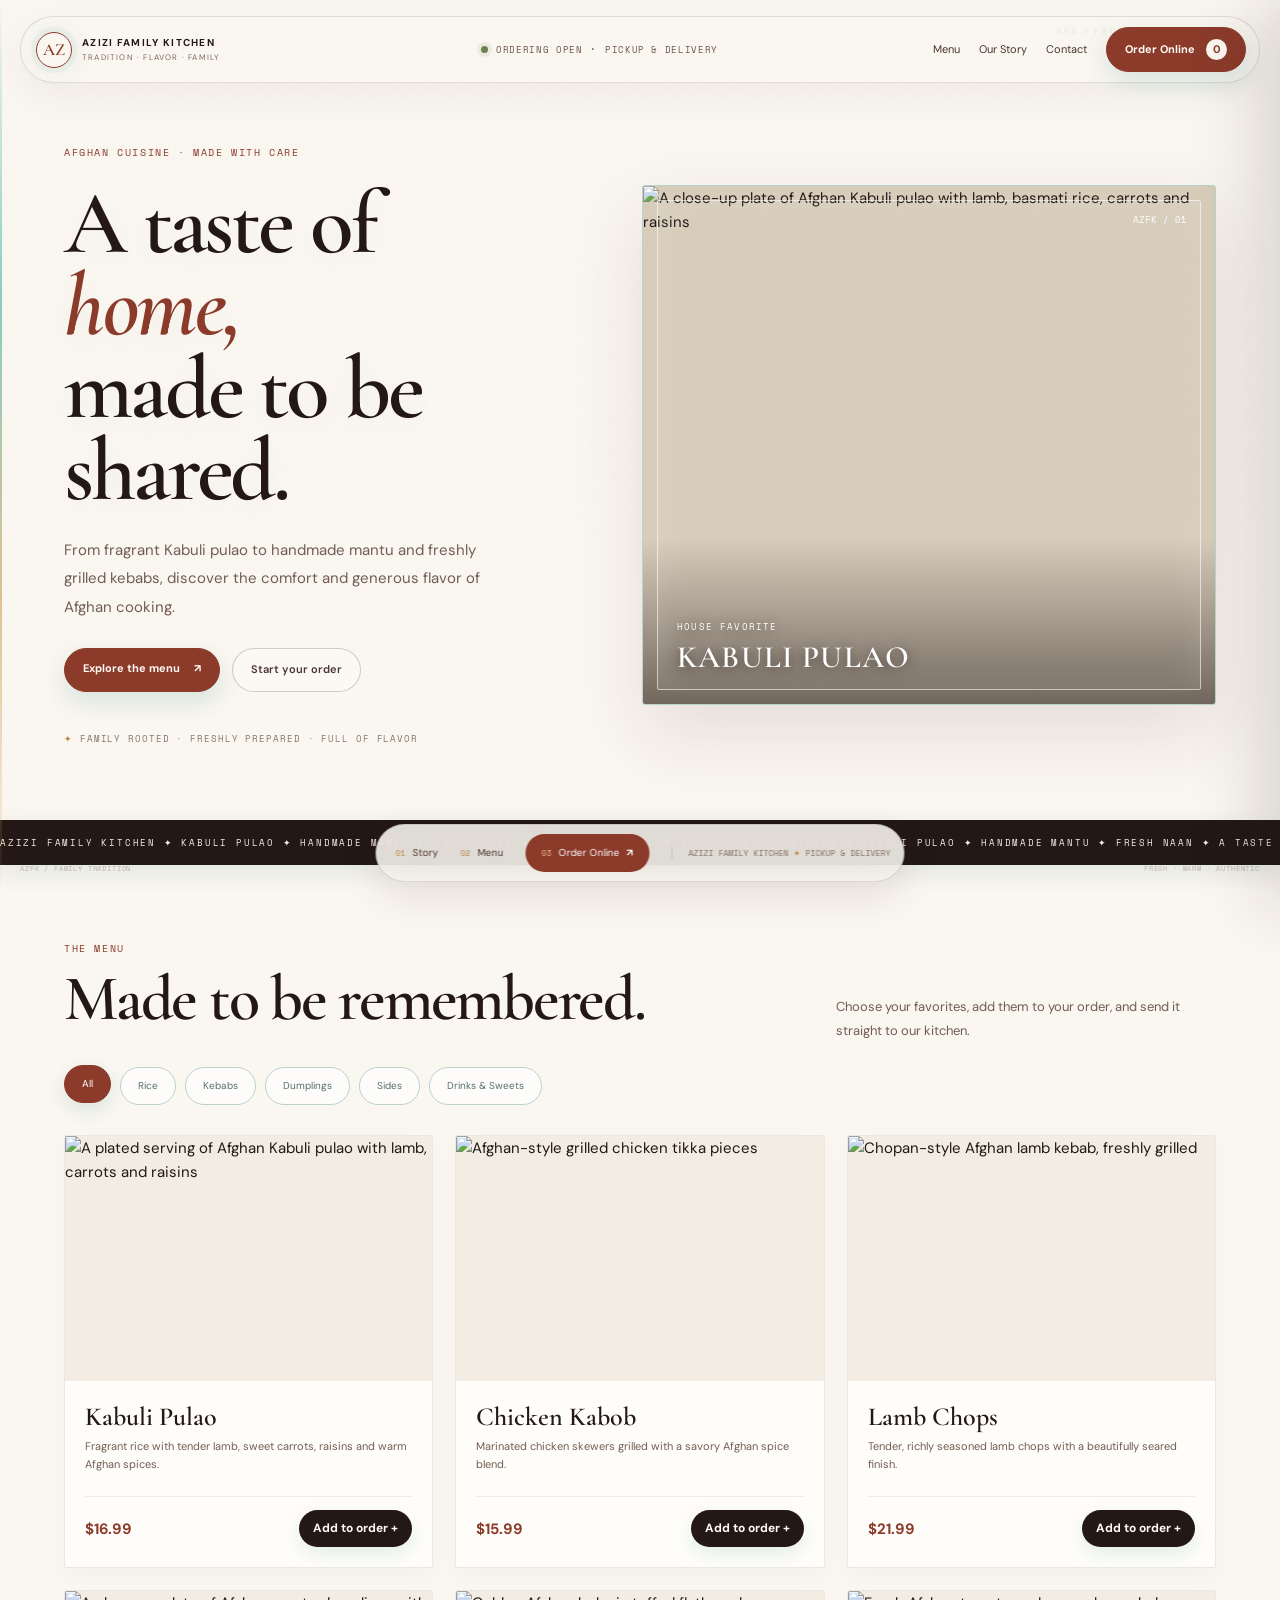
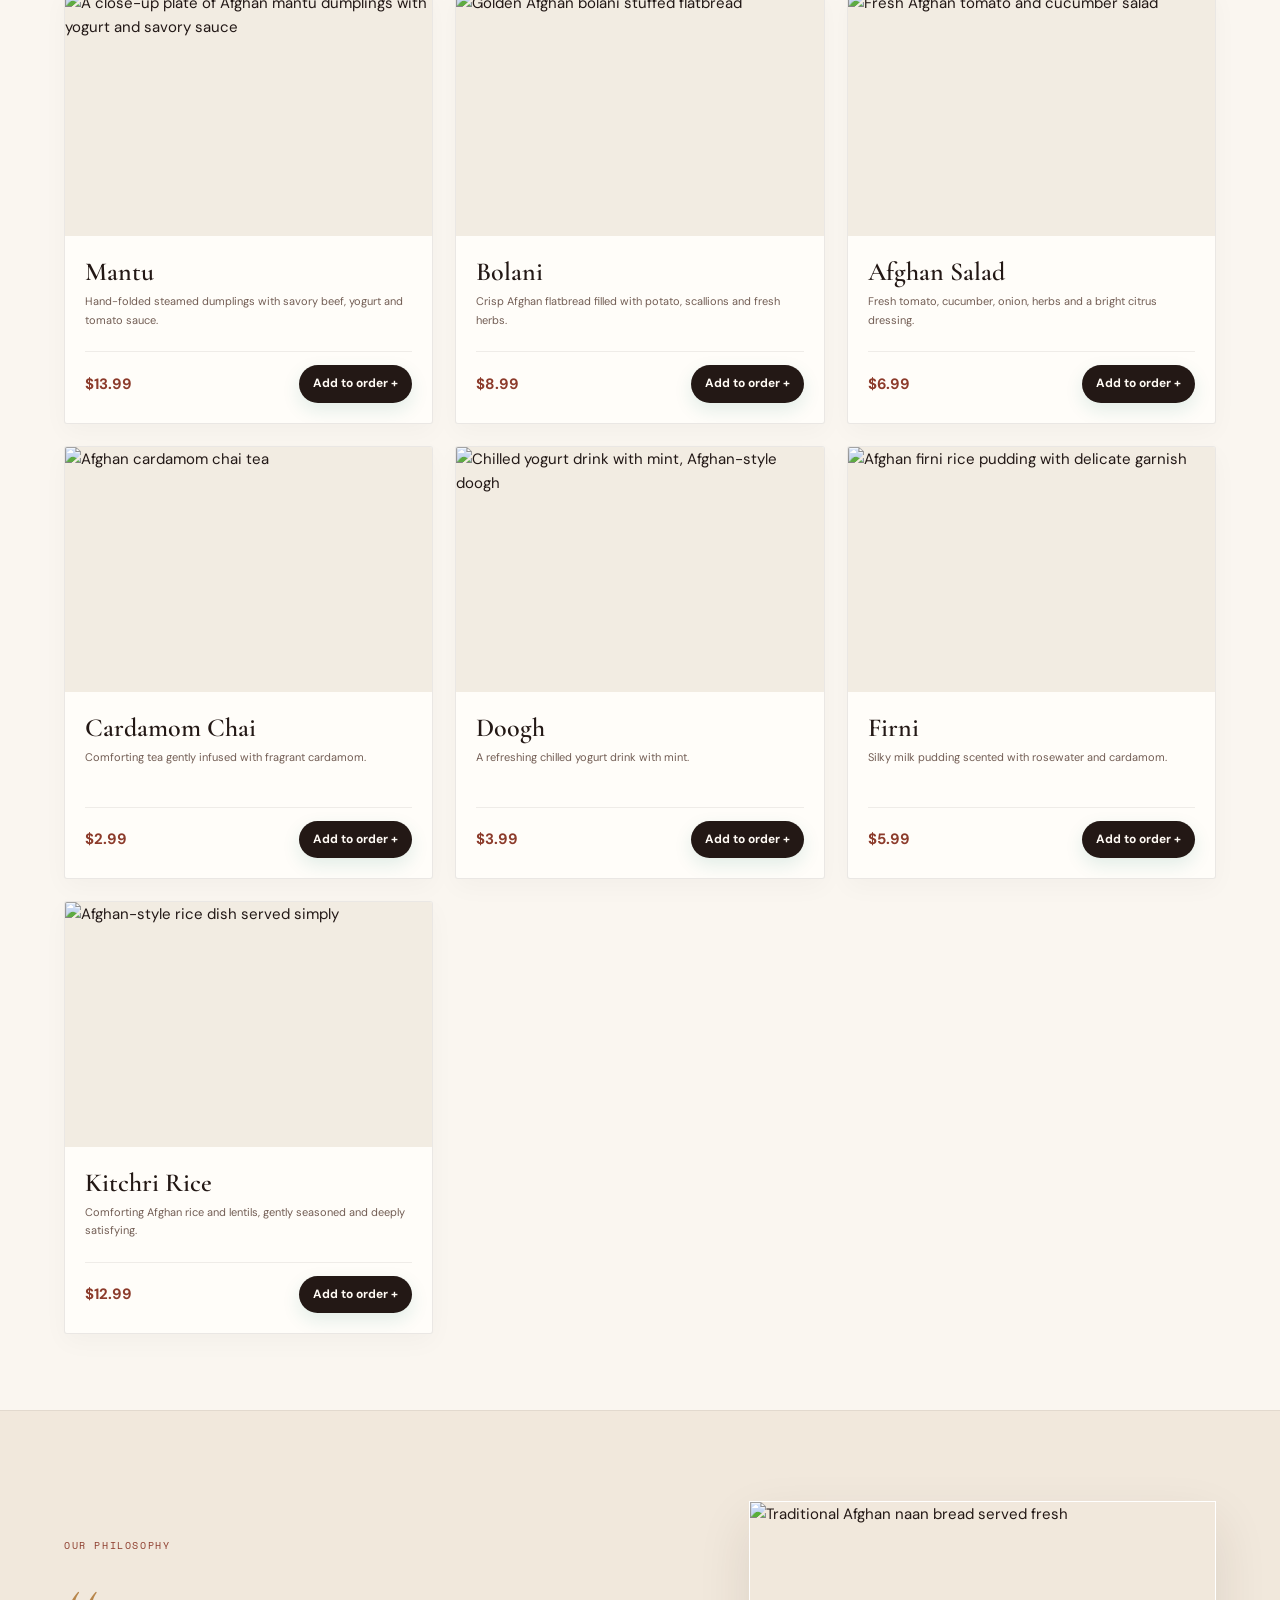
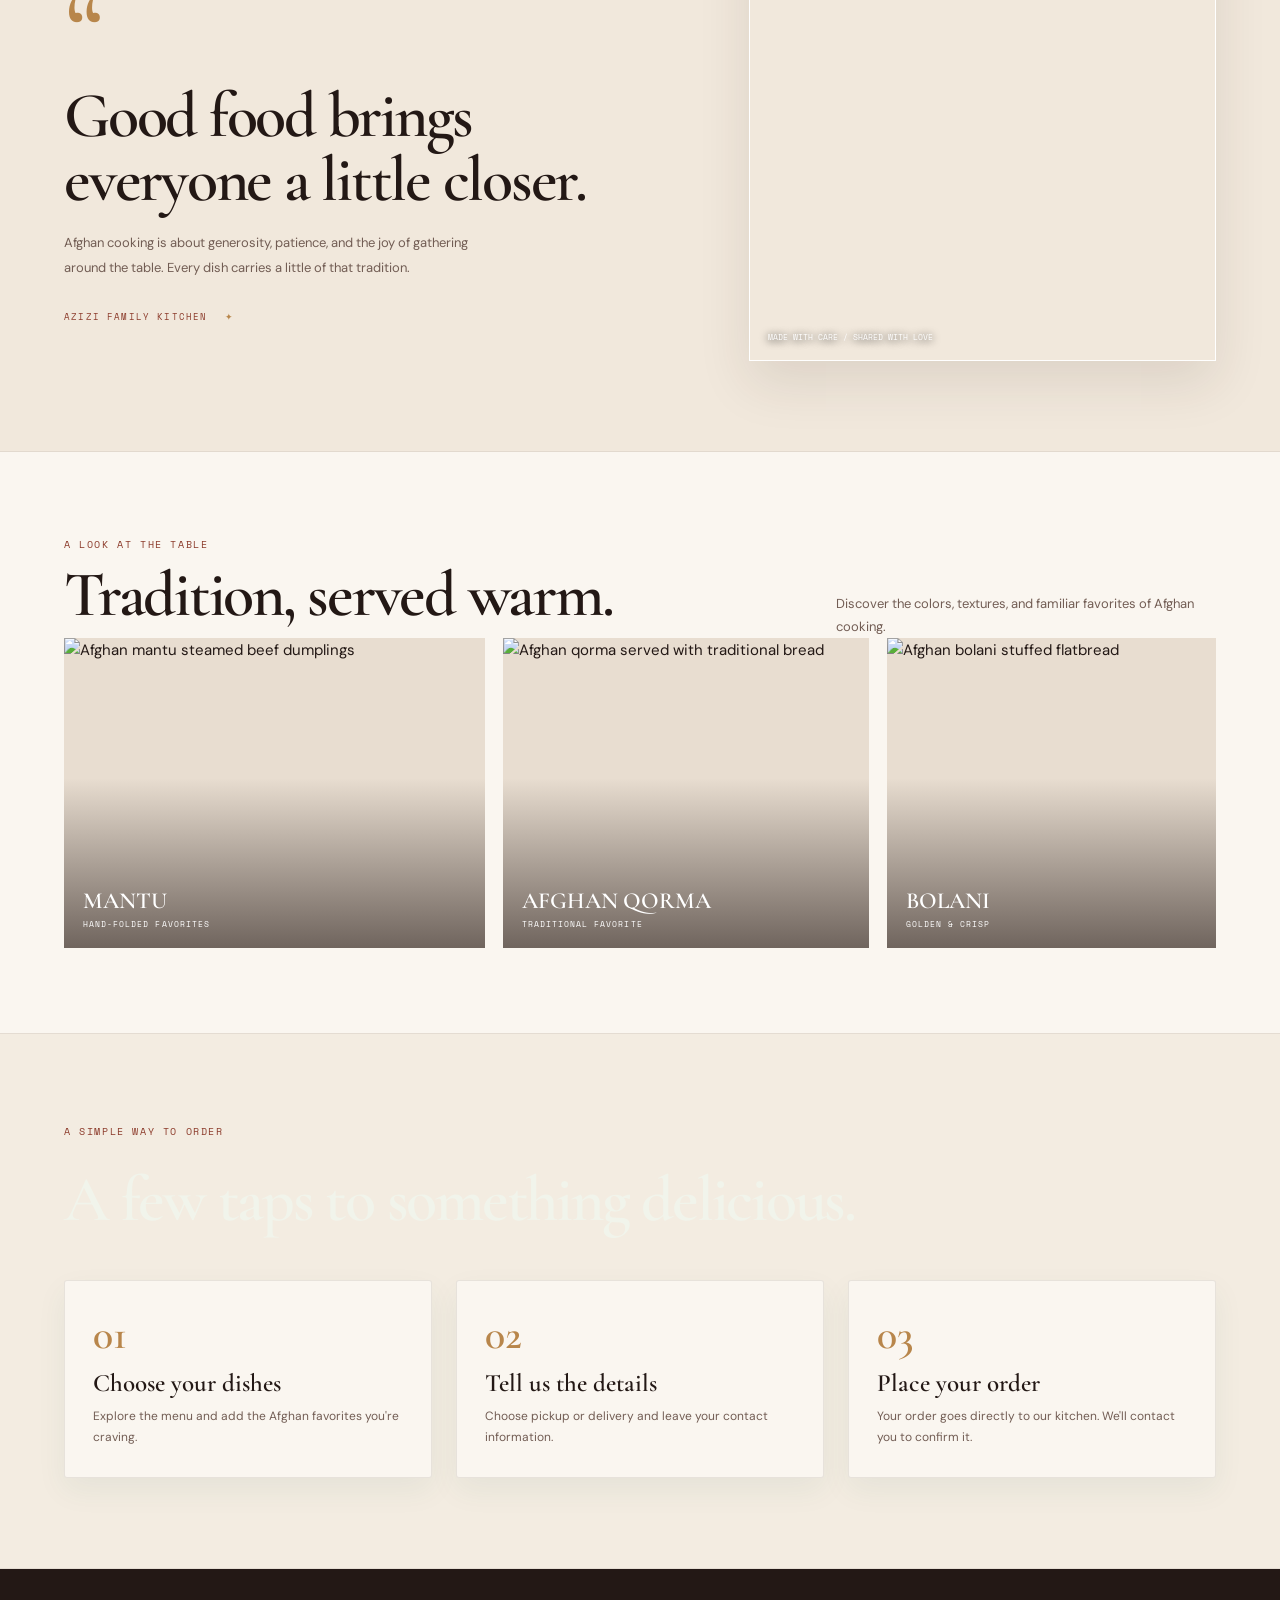
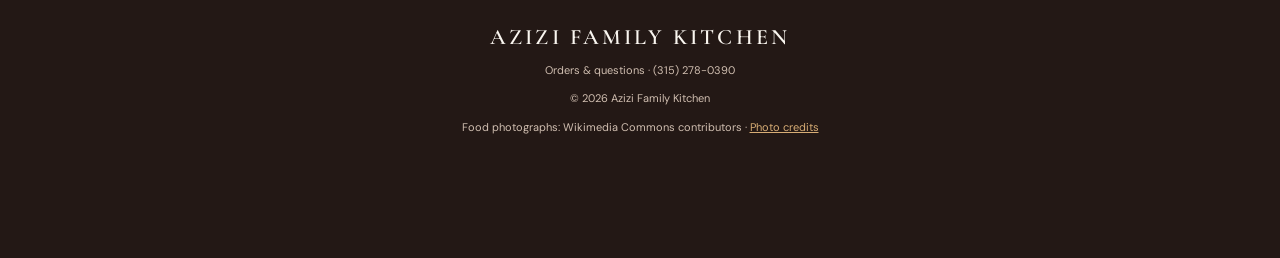
==== commit d3d020ae: "Rename restaurant to Azizi Family Kitchen and improve Afghan food photography" ====
--- a/index.html
+++ b/index.html
@@ -1,10 +1,10 @@
 <!doctype html>
-<html lang="en"><head><meta charset="utf-8"><meta name="viewport" content="width=device-width,initial-scale=1"><meta name="theme-color" content="#f5f0e7"><title>Afghan Family Kitchen | Afghan food, made with care</title><meta name="description" content="Order Afghan comfort food from Afghan Family Kitchen. Kabuli pulao, kebabs, mantu, bolani and more.">
+<html lang="en"><head><meta charset="utf-8"><meta name="viewport" content="width=device-width,initial-scale=1"><meta name="theme-color" content="#f5f0e7"><title>Azizi Family Kitchen | Afghan food, made with care</title><meta name="description" content="Order Afghan comfort food from Azizi Family Kitchen. Kabuli pulao, kebabs, mantu, bolani and more.">
 <link rel="preconnect" href="https://fonts.googleapis.com"><link rel="preconnect" href="https://fonts.gstatic.com" crossorigin><link href="https://fonts.googleapis.com/css2?family=DM+Sans:wght@400;500;600;700&family=Cormorant+Garamond:wght@500;600;700&family=Space+Mono:wght@400;700&display=swap" rel="stylesheet">
 <style>
 :root{--paper:#f5f0e7;--ink:#29271f;--muted:#756e62;--sage:#65704e;--sage2:#4d593b;--gold:#a66f43;--line:#29271f1c;--white:#fffdfa}*{box-sizing:border-box}html{scroll-behavior:smooth}body{margin:0;background:var(--paper);color:var(--ink);font:15px/1.6 "DM Sans",sans-serif}button,input,textarea,select{font:inherit}button{cursor:pointer}.wrap{width:min(1180px,90vw);margin:auto}.topbar{height:82px;display:flex;align-items:center;justify-content:space-between;border-bottom:1px solid var(--line)}.brand{display:flex;align-items:center;gap:12px;color:var(--ink);text-decoration:none}.mark{width:43px;height:43px;border:1px solid var(--sage);border-radius:50%;display:grid;place-items:center;color:var(--sage);font:700 19px Georgia}.brand strong{display:block;letter-spacing:.16em;font-size:13px}.brand small{display:block;color:var(--muted);letter-spacing:.18em;font-size:9px}.nav{display:flex;align-items:center;gap:27px}.nav a{color:var(--ink);text-decoration:none;font-size:13px}.nav a:hover{color:var(--gold)}.cartbtn,.primary{border:0;background:var(--sage);color:white;padding:12px 18px;border-radius:6px;font-weight:700}.cartbtn span{display:inline-grid;place-items:center;background:#fff;color:var(--sage);width:21px;height:21px;border-radius:50%;margin-left:8px;font-size:11px}.hero{display:grid;grid-template-columns:1fr 1fr;gap:48px;align-items:center;padding:70px 0 74px}.eyebrow{font-size:10px;letter-spacing:.24em;color:var(--sage);font-weight:700;text-transform:uppercase}.hero h1{font:500 clamp(42px,6vw,74px)/1.05 "Playfair Display",Georgia,serif;letter-spacing:-.04em;margin:18px 0}.hero h1 em{font-style:normal;color:var(--gold)}.hero p{max-width:470px;color:var(--muted);font-size:16px}.actions{display:flex;gap:12px;flex-wrap:wrap;margin-top:27px}.secondary{border:1px solid var(--line);background:transparent;color:var(--ink);padding:12px 18px;border-radius:6px;font-weight:600}.heroimg{height:440px;border-radius:4px;overflow:hidden;position:relative;background:#d8cdbb}.heroimg img{width:100%;height:100%;object-fit:cover;object-position:center 48%}.heroimg:after{content:"";position:absolute;inset:45% 0 0;background:linear-gradient(transparent,#211b1480)}.hero-tag{position:absolute;z-index:1;bottom:22px;left:24px;color:white;letter-spacing:.18em;font-size:10px}.marquee{background:var(--sage);color:white;padding:13px 0;overflow:hidden;white-space:nowrap;letter-spacing:.2em;font-size:10px;font-weight:700}.marquee div{display:inline-block;animation:slide 38s linear infinite}@keyframes slide{to{transform:translateX(-50%)}}section{padding:76px 0}.sectionhead{display:flex;justify-content:space-between;align-items:end;gap:20px}.sectionhead h2{font:500 clamp(34px,4vw,51px)/1.1 "Playfair Display",Georgia,serif;margin:8px 0 0}.sectionhead p{color:var(--muted);max-width:380px;margin:0}.filters{display:flex;gap:8px;flex-wrap:wrap;margin:27px 0}.filter{border:1px solid var(--line);border-radius:30px;padding:8px 16px;background:transparent;color:var(--muted);font-size:12px}.filter.active{background:var(--sage);border-color:var(--sage);color:white}.menu{display:grid;grid-template-columns:repeat(3,1fr);gap:20px}.dish{background:var(--white);border:1px solid var(--line);border-radius:5px;overflow:hidden;transition:transform .25s,box-shadow .25s}.dish:hover{transform:translateY(-5px);box-shadow:0 16px 35px #342b1a12}.dish img{width:100%;height:250px;aspect-ratio:4/3;object-fit:cover;object-position:center;display:block;background:#f3ece1}.dishbody{padding:17px 18px 18px}.dish h3{font:500 22px "Playfair Display",Georgia,serif;margin:0 0 5px}.dish p{min-height:44px;margin:0;color:var(--muted);font-size:12px}.dishfoot{display:flex;justify-content:space-between;align-items:center;margin-top:15px}.price{color:var(--sage);font-weight:700}.add{background:var(--ink);color:white;border:0;border-radius:4px;padding:9px 14px;font-size:12px;font-weight:700}.add:hover{background:var(--sage)}.story{background:#eae3d7}.steps{display:grid;grid-template-columns:repeat(3,1fr);gap:24px;margin-top:28px}.step{background:var(--white);padding:25px;border:1px solid var(--line)}.step b{font:500 42px "Playfair Display",serif;color:var(--gold)}.step h3{font:500 21px "Playfair Display",serif;margin:8px 0}.step p{color:var(--muted);font-size:13px;margin:0}.footer{padding:42px 0;text-align:center;border-top:1px solid var(--line)}.footer strong{letter-spacing:.18em}.footer p{color:var(--muted);font-size:12px}.scrim{position:fixed;inset:0;background:#17140f77;opacity:0;pointer-events:none;transition:.25s;z-index:9}.scrim.show{opacity:1;pointer-events:auto}.drawer{position:fixed;z-index:10;right:0;top:0;height:100dvh;width:min(470px,100%);background:var(--paper);transform:translateX(102%);transition:transform .35s ease;padding:24px;display:flex;flex-direction:column;gap:15px;overflow:auto}.drawer.show{transform:none}.drawerhead{display:flex;align-items:center;justify-content:space-between}.drawer h2{font:500 30px "Playfair Display",serif;margin:0}.close{width:37px;height:37px;border:1px solid var(--line);background:transparent;border-radius:50%}.cartlines{display:grid;gap:9px}.cartline{display:flex;align-items:center;gap:12px;padding:10px;background:#fff;border:1px solid var(--line)}.cartline img{width:58px;height:58px;object-fit:cover}.cartname{flex:1;font-weight:700;font-size:13px}.cartname small{display:block;color:var(--muted);font-weight:400}.qty{display:flex;align-items:center;gap:8px}.qty button{width:25px;height:25px;border:0;background:#eee8dc;border-radius:50%}.totals{border-top:1px solid var(--line);padding-top:13px;display:grid;gap:6px}.totalrow{display:flex;justify-content:space-between;font-size:13px}.totalrow.final{font-size:19px;font-weight:700;color:var(--sage)}.form{display:grid;gap:9px}.form input,.form textarea,.form select{width:100%;border:1px solid var(--line);background:white;padding:12px;border-radius:4px;color:var(--ink)}.form label{font-size:11px;color:var(--muted)}.form .field{display:grid;gap:5px}.notice{font-size:11px;color:var(--muted);margin:0}.toast{position:fixed;bottom:22px;left:50%;transform:translate(-50%,20px);opacity:0;pointer-events:none;background:var(--ink);color:white;padding:11px 18px;border-radius:4px;z-index:20;transition:.25s}.toast.show{opacity:1;transform:translate(-50%,0)}@media(max-width:800px){.hero{grid-template-columns:1fr;gap:28px;padding:48px 0}.heroimg{height:320px}.menu{grid-template-columns:repeat(2,1fr)}.sectionhead{display:block}.sectionhead p{margin-top:12px}.nav{gap:12px}.nav a{display:none}}@media(max-width:540px){.wrap{width:min(92vw,1180px)}.topbar{height:70px}.brand strong{font-size:11px}.mark{width:37px;height:37px}.cartbtn{padding:10px 12px}.hero h1{font-size:46px}.menu{grid-template-columns:1fr}.dish img{height:240px}.steps{grid-template-columns:1fr}.drawer{padding:18px}.heroimg{height:270px}section{padding:58px 0}}@media(prefers-reduced-motion:reduce){*,*:before,*:after{animation:none!important;transition:none!important}}
 
-/* Shared Afghan Family Kitchen HUD theme */
+/* Shared Azizi Family Kitchen HUD theme */
 :root{--paper:#0b120f;--ink:#edf3e9;--muted:#a0ad9e;--sage:#a8bd8d;--sage2:#c2d5a4;--gold:#d7aa72;--line:#a8bd8d2b;--white:#131e18}
 body{background:radial-gradient(ellipse at 15% 0%,#263b2d 0,transparent 35%),radial-gradient(ellipse at 88% 18%,#30271b 0,transparent 28%),var(--paper);color:var(--ink)}
 body:before{content:"";position:fixed;inset:0;pointer-events:none;z-index:-1;opacity:.16;background-image:linear-gradient(#a8bd8d12 1px,transparent 1px),linear-gradient(90deg,#a8bd8d12 1px,transparent 1px);background-size:42px 42px;mask-image:linear-gradient(to bottom,#000,transparent 88%)}
@@ -115,34 +115,33 @@
 @media(prefers-reduced-motion:reduce){*,*:before,*:after{scroll-behavior:auto!important;animation:none!important;transition:none!important}}
 
 </style></head><body>
-<header class="hud-top"><a class="brand hud-brand" href="#"><span class="mark">AF</span><span><strong>AFGHAN FAMILY KITCHEN</strong><small>TRADITION · FLAVOR · FAMILY</small></span></a><div class="hud-open"><i></i><span>ORDERING OPEN</span><b>·</b><span>PICKUP &amp; DELIVERY</span></div><nav class="hud-actions"><a href="#menu">Menu</a><a href="#story">Our Story</a><a href="#contact">Contact</a><button class="cartbtn" id="openCart">Order Online <span id="count">0</span></button></nav></header>
-<main><div class="hero wrap" id="home"><div class="hero-copy"><div class="eyebrow">AFGHAN CUISINE · MADE WITH CARE</div><h1>A taste of <em>home,</em><br>made to be shared.</h1><p>From fragrant Kabuli pulao to handmade mantu and freshly grilled kebabs, discover the comfort and generous flavor of Afghan cooking.</p><div class="actions"><a class="primary" href="#menu">Explore the menu <span>↗</span></a><button class="secondary" id="heroCart">Start your order</button></div><div class="hero-note"><span>✦</span> FAMILY ROOTED · FRESHLY PREPARED · FULL OF FLAVOR</div></div><div class="heroimg"><img src="https://commons.wikimedia.org/wiki/Special:FilePath/Qabuli_palao_(rice_with_carrots_%26_raisins)_with_lamb_-_Afghanistan_-_04272008.jpg?width=1600" alt="A close-up plate of Afghan Kabuli pulao with lamb, basmati rice, carrots and raisins"><div class="hero-tag"><span>HOUSE FAVORITE</span><b>KABULI PULAO</b></div><div class="photo-index">AFK / 01</div></div></div>
-<div class="marquee"><div>AFGHAN FAMILY KITCHEN ✦ KABULI PULAO ✦ HANDMADE MANTU ✦ FRESH NAAN ✦ A TASTE OF HOME ✦ AFGHAN FAMILY KITCHEN ✦ KABULI PULAO ✦ HANDMADE MANTU ✦ FRESH NAAN ✦ A TASTE OF HOME ✦</div></div>
+<header class="hud-top"><a class="brand hud-brand" href="#"><span class="mark">AZ</span><span><strong>AZIZI FAMILY KITCHEN</strong><small>TRADITION · FLAVOR · FAMILY</small></span></a><div class="hud-open"><i></i><span>ORDERING OPEN</span><b>·</b><span>PICKUP &amp; DELIVERY</span></div><nav class="hud-actions"><a href="#menu">Menu</a><a href="#story">Our Story</a><a href="#contact">Contact</a><button class="cartbtn" id="openCart">Order Online <span id="count">0</span></button></nav></header>
+<main><div class="hero wrap" id="home"><div class="hero-copy"><div class="eyebrow">AFGHAN CUISINE · MADE WITH CARE</div><h1>A taste of <em>home,</em><br>made to be shared.</h1><p>From fragrant Kabuli pulao to handmade mantu and freshly grilled kebabs, discover the comfort and generous flavor of Afghan cooking.</p><div class="actions"><a class="primary" href="#menu">Explore the menu <span>↗</span></a><button class="secondary" id="heroCart">Start your order</button></div><div class="hero-note"><span>✦</span> FAMILY ROOTED · FRESHLY PREPARED · FULL OF FLAVOR</div></div><div class="heroimg"><img src="https://commons.wikimedia.org/wiki/Special:FilePath/Afghan_Palaw.JPG?width=1800" alt="A close-up plate of Afghan Kabuli pulao with lamb, basmati rice, carrots and raisins"><div class="hero-tag"><span>HOUSE FAVORITE</span><b>KABULI PULAO</b></div><div class="photo-index">AZFK / 01</div></div></div>
+<div class="marquee"><div>AZIZI FAMILY KITCHEN ✦ KABULI PULAO ✦ HANDMADE MANTU ✦ FRESH NAAN ✦ A TASTE OF HOME ✦ AZIZI FAMILY KITCHEN ✦ KABULI PULAO ✦ HANDMADE MANTU ✦ FRESH NAAN ✦ A TASTE OF HOME ✦</div></div>
 <section class="wrap" id="menu"><div class="sectionhead"><div><div class="eyebrow">The menu</div><h2>Made to be remembered.</h2></div><p>Choose your favorites, add them to your order, and send it straight to our kitchen.</p></div><div class="filters" id="filters"></div><div class="menu" id="menuGrid"></div></section>
-<section class="story" id="story"><div class="wrap story-layout"><div class="story-copy"><div class="eyebrow">OUR PHILOSOPHY</div><div class="quote-mark">“</div><h2>Good food brings everyone a little closer.</h2><p>Afghan cooking is about generosity, patience, and the joy of gathering around the table. Every dish carries a little of that tradition.</p><div class="story-sign">AFGHAN FAMILY KITCHEN <span>✦</span></div></div><div class="story-photo"><img loading="lazy" src="https://commons.wikimedia.org/wiki/Special:FilePath/03_Afghan_Bread_-_Bamiyan.jpg?width=1100" alt="Traditional Afghan naan bread served fresh"><span>MADE WITH CARE / SHARED WITH LOVE</span></div></div></section><section class="gallery wrap" id="gallery"><div class="sectionhead"><div><div class="eyebrow">A LOOK AT THE TABLE</div><h2>Tradition, served warm.</h2></div><p>Discover the colors, textures, and familiar favorites of Afghan cooking.</p></div><div class="gallery-grid"><figure><img loading="lazy" src="https://commons.wikimedia.org/wiki/Special:FilePath/05_Mantoo_steamed_beef_dumplings_-_Bamiyan_Afghan.jpg?width=900" alt="Afghan mantu steamed beef dumplings"><figcaption>MANTU <small>HAND-FOLDED FAVORITES</small></figcaption></figure><figure><img loading="lazy" src="https://commons.wikimedia.org/wiki/Special:FilePath/Chopan_Kebab_(4310721741).jpg?width=1100" alt="Afghan grilled lamb kebab"><figcaption>CHOPAN KEBAB <small>FIRE-GRILLED FLAVOR</small></figcaption></figure><figure><img loading="lazy" src="https://commons.wikimedia.org/wiki/Special:FilePath/Afghan_Bolani.jpg?width=1100" alt="Afghan bolani stuffed flatbread"><figcaption>BOLANI <small>GOLDEN &amp; CRISP</small></figcaption></figure></div></section><section class="story order-steps" id="how"><div class="wrap"><div class="eyebrow">A SIMPLE WAY TO ORDER</div><h2 class="steps-title">A few taps to something delicious.</h2><div class="steps"><div class="step"><b>01</b><h3>Choose your dishes</h3><p>Explore the menu and add the Afghan favorites you're craving.</p></div><div class="step"><b>02</b><h3>Tell us the details</h3><p>Choose pickup or delivery and leave your contact information.</p></div><div class="step"><b>03</b><h3>Place your order</h3><p>Your order goes directly to our kitchen. We'll contact you to confirm it.</p></div></div></div></section></main>
-<footer class="footer wrap" id="contact"><strong>AFGHAN FAMILY KITCHEN</strong><p>Orders & questions · (315) 278-0390</p><p>© <span id="year"></span> Afghan Family Kitchen</p><p>Food photographs: Wikimedia Commons contributors · <a href="https://commons.wikimedia.org/wiki/Category:Cuisine_of_Afghanistan" style="color:inherit">Photo credits</a></p></footer>
-<div class="scrim" id="scrim"></div><aside class="drawer" id="drawer" aria-label="Your order"><div class="drawerhead"><h2>Your order</h2><button class="close" id="closeCart">×</button></div><div class="cartlines" id="cartLines"></div><div class="totals"><div class="totalrow"><span>Subtotal</span><span id="subtotal">$0.00</span></div><div class="totalrow"><span>Tax</span><span>Calculated at confirmation</span></div><div class="totalrow final"><span>Estimated total</span><span id="total">$0.00</span></div></div><form class="form" id="orderForm"><div class="field"><label for="customer">Your name</label><input id="customer" name="customer" required minlength="2" maxlength="120" placeholder="Full name"></div><div class="field"><label for="phone">Phone number</label><input id="phone" name="phone" type="tel" required placeholder="(555) 555-5555"></div><div class="field"><label for="email">Email (optional)</label><input id="email" name="email" type="email" placeholder="you@example.com"></div><div class="field"><label for="fulfillment">Pickup or delivery</label><select id="fulfillment"><option value="pickup">Pickup</option><option value="delivery">Delivery</option></select></div><div class="field" id="addressField" hidden><label for="address">Delivery address</label><input id="address" placeholder="Street, city, ZIP"></div><div class="field"><label for="notes">Order notes (optional)</label><textarea id="notes" rows="2" placeholder="Allergies or special requests"></textarea></div><button class="primary" id="placeOrder" type="submit">Place order · <span id="buttonTotal">$0.00</span></button></form><p class="notice">No online payment is collected. We'll contact you to confirm availability, delivery details and final tax before preparing your order.</p></aside><div class="hud-dock"><a href="#story"><span>01</span>Story</a><a href="#menu"><span>02</span>Menu</a><button id="dockOrder" type="button"><span>03</span>Order Online <b>↗</b></button><div class="dock-note">AFGHAN FAMILY KITCHEN <i>✦</i> PICKUP &amp; DELIVERY</div></div><div class="corner-coordinate corner-left">AFK / FAMILY TRADITION</div><div class="corner-coordinate corner-right">FRESH · WARM · AUTHENTIC</div><div class="toast" id="toast" role="status"></div>
+<section class="story" id="story"><div class="wrap story-layout"><div class="story-copy"><div class="eyebrow">OUR PHILOSOPHY</div><div class="quote-mark">“</div><h2>Good food brings everyone a little closer.</h2><p>Afghan cooking is about generosity, patience, and the joy of gathering around the table. Every dish carries a little of that tradition.</p><div class="story-sign">AZIZI FAMILY KITCHEN <span>✦</span></div></div><div class="story-photo"><img loading="lazy" src="https://commons.wikimedia.org/wiki/Special:FilePath/Afghan_Naaan.JPG?width=1400" alt="Traditional Afghan naan bread served fresh"><span>MADE WITH CARE / SHARED WITH LOVE</span></div></div></section><section class="gallery wrap" id="gallery"><div class="sectionhead"><div><div class="eyebrow">A LOOK AT THE TABLE</div><h2>Tradition, served warm.</h2></div><p>Discover the colors, textures, and familiar favorites of Afghan cooking.</p></div><div class="gallery-grid"><figure><img loading="lazy" src="https://commons.wikimedia.org/wiki/Special:FilePath/Mantu_(4415169109).jpg?width=1500" alt="Afghan mantu steamed beef dumplings"><figcaption>MANTU <small>HAND-FOLDED FAVORITES</small></figcaption></figure><figure><img loading="lazy" src="https://commons.wikimedia.org/wiki/Special:FilePath/Afghan_Qurma_and_bread.JPG?width=1600" alt="Afghan qorma served with traditional bread"><figcaption>AFGHAN QORMA <small>TRADITIONAL FAVORITE</small></figcaption></figure><figure><img loading="lazy" src="https://commons.wikimedia.org/wiki/Special:FilePath/Afghan_Bolani.jpg?width=1600" alt="Afghan bolani stuffed flatbread"><figcaption>BOLANI <small>GOLDEN &amp; CRISP</small></figcaption></figure></div></section><section class="story order-steps" id="how"><div class="wrap"><div class="eyebrow">A SIMPLE WAY TO ORDER</div><h2 class="steps-title">A few taps to something delicious.</h2><div class="steps"><div class="step"><b>01</b><h3>Choose your dishes</h3><p>Explore the menu and add the Afghan favorites you're craving.</p></div><div class="step"><b>02</b><h3>Tell us the details</h3><p>Choose pickup or delivery and leave your contact information.</p></div><div class="step"><b>03</b><h3>Place your order</h3><p>Your order goes directly to our kitchen. We'll contact you to confirm it.</p></div></div></div></section></main>
+<footer class="footer wrap" id="contact"><strong>AZIZI FAMILY KITCHEN</strong><p>Orders & questions · (315) 278-0390</p><p>© <span id="year"></span> Azizi Family Kitchen</p><p>Food photographs: Wikimedia Commons contributors · <a href="https://commons.wikimedia.org/wiki/Category:Cuisine_of_Afghanistan" style="color:inherit">Photo credits</a></p></footer>
+<div class="scrim" id="scrim"></div><aside class="drawer" id="drawer" aria-label="Your order"><div class="drawerhead"><h2>Your order</h2><button class="close" id="closeCart">×</button></div><div class="cartlines" id="cartLines"></div><div class="totals"><div class="totalrow"><span>Subtotal</span><span id="subtotal">$0.00</span></div><div class="totalrow"><span>Tax</span><span>Calculated at confirmation</span></div><div class="totalrow final"><span>Estimated total</span><span id="total">$0.00</span></div></div><form class="form" id="orderForm"><div class="field"><label for="customer">Your name</label><input id="customer" name="customer" required minlength="2" maxlength="120" placeholder="Full name"></div><div class="field"><label for="phone">Phone number</label><input id="phone" name="phone" type="tel" required placeholder="(555) 555-5555"></div><div class="field"><label for="email">Email (optional)</label><input id="email" name="email" type="email" placeholder="you@example.com"></div><div class="field"><label for="fulfillment">Pickup or delivery</label><select id="fulfillment"><option value="pickup">Pickup</option><option value="delivery">Delivery</option></select></div><div class="field" id="addressField" hidden><label for="address">Delivery address</label><input id="address" placeholder="Street, city, ZIP"></div><div class="field"><label for="notes">Order notes (optional)</label><textarea id="notes" rows="2" placeholder="Allergies or special requests"></textarea></div><button class="primary" id="placeOrder" type="submit">Place order · <span id="buttonTotal">$0.00</span></button></form><p class="notice">No online payment is collected. We'll contact you to confirm availability, delivery details and final tax before preparing your order.</p></aside><div class="hud-dock"><a href="#story"><span>01</span>Story</a><a href="#menu"><span>02</span>Menu</a><button id="dockOrder" type="button"><span>03</span>Order Online <b>↗</b></button><div class="dock-note">AZIZI FAMILY KITCHEN <i>✦</i> PICKUP &amp; DELIVERY</div></div><div class="corner-coordinate corner-left">AZFK / FAMILY TRADITION</div><div class="corner-coordinate corner-right">FRESH · WARM · AUTHENTIC</div><div class="toast" id="toast" role="status"></div>
 <script>
 const SUPABASE_URL="https://lsnsyvnguqopbvanwkec.supabase.co";
 const SUPABASE_KEY="sb_publishable_0eLg8GoCVu3Ebg3TvHQ1HQ_89dsr6ho";
 const ORDER_URL=SUPABASE_URL+"/functions/v1/submit-order";
 const menu=[
-{id:1,name:"Kabuli Pulao",category:"Rice",price:16.99,desc:"Fragrant rice with tender lamb, sweet carrots, raisins and warm Afghan spices.",alt:"A plated serving of Afghan Kabuli pulao with lamb, carrots and raisins",img:"https://commons.wikimedia.org/wiki/Special:FilePath/Qabuli_palao_(rice_with_carrots_%26_raisins)_with_lamb_-_Afghanistan_-_04272008.jpg?width=1200"},
-{id:2,name:"Chicken Kabob",category:"Kebabs",price:15.99,desc:"Marinated chicken skewers grilled with a savory Afghan spice blend.",alt:"Afghan-style grilled chicken tikka pieces",img:"https://commons.wikimedia.org/wiki/Special:FilePath/Kandhari_Murgh_Tikka.JPG?width=1100"},
-{id:3,name:"Lamb Chops",category:"Kebabs",price:21.99,desc:"Tender, richly seasoned lamb chops with a beautifully seared finish.",alt:"Chopan-style Afghan lamb kebab, freshly grilled",img:"https://commons.wikimedia.org/wiki/Special:FilePath/Chopan_Kebab_(4310721741).jpg?width=900"},
-{id:5,name:"Mantu",category:"Dumplings",price:13.99,desc:"Hand-folded steamed dumplings with savory beef, yogurt and tomato sauce.",alt:"A close-up plate of Afghan mantu dumplings with yogurt and savory sauce",img:"https://commons.wikimedia.org/wiki/Special:FilePath/FOOD_Mantu.jpg?width=1100"},
-{id:7,name:"Bolani",category:"Sides",price:8.99,desc:"Crisp Afghan flatbread filled with potato, scallions and fresh herbs.",alt:"Golden Afghan bolani stuffed flatbread",img:"https://commons.wikimedia.org/wiki/Special:FilePath/Afghan_Bolani.jpg?width=900"},
-{id:10,name:"Afghan Salad",category:"Sides",price:6.99,desc:"Fresh tomato, cucumber, onion, herbs and a bright citrus dressing.",alt:"Fresh Afghan tomato and cucumber salad",img:"https://commons.wikimedia.org/wiki/Special:FilePath/02_Side_Salad_-_Bamiyan_Afghan.jpg?width=1100"},
-{id:11,name:"Cardamom Chai",category:"Drinks & Sweets",price:2.99,desc:"Comforting tea gently infused with fragrant cardamom.",alt:"Afghan cardamom chai tea",img:"https://commons.wikimedia.org/wiki/Special:FilePath/Afghani_Chai.JPG?width=1000"},
+{id:1,name:"Kabuli Pulao",category:"Rice",price:16.99,desc:"Fragrant rice with tender lamb, sweet carrots, raisins and warm Afghan spices.",alt:"A plated serving of Afghan Kabuli pulao with lamb, carrots and raisins",img:"https://commons.wikimedia.org/wiki/Special:FilePath/Afghan_Palaw.JPG?width=1600"},
+{id:2,name:"Chicken Kabob",category:"Kebabs",price:15.99,desc:"Marinated chicken skewers grilled with a savory Afghan spice blend.",alt:"Afghan-style grilled chicken tikka pieces",img:"https://commons.wikimedia.org/wiki/Special:FilePath/Kandhari_Murgh_Tikka.JPG?width=1600"},
+{id:3,name:"Lamb Chops",category:"Kebabs",price:21.99,desc:"Tender, richly seasoned lamb chops with a beautifully seared finish.",alt:"Chopan-style Afghan lamb kebab, freshly grilled",img:"https://commons.wikimedia.org/wiki/Special:FilePath/Chopan_Kebab_(4310721741).jpg?width=1200"},
+{id:5,name:"Mantu",category:"Dumplings",price:13.99,desc:"Hand-folded steamed dumplings with savory beef, yogurt and tomato sauce.",alt:"A close-up plate of Afghan mantu dumplings with yogurt and savory sauce",img:"https://commons.wikimedia.org/wiki/Special:FilePath/Mantu_(4415169109).jpg?width=1500"},
+{id:7,name:"Bolani",category:"Sides",price:8.99,desc:"Crisp Afghan flatbread filled with potato, scallions and fresh herbs.",alt:"Golden Afghan bolani stuffed flatbread",img:"https://commons.wikimedia.org/wiki/Special:FilePath/Afghan_Bolani.jpg?width=1600"},
+{id:10,name:"Afghan Salad",category:"Sides",price:6.99,desc:"Fresh tomato, cucumber, onion, herbs and a bright citrus dressing.",alt:"Fresh Afghan tomato and cucumber salad",img:"https://commons.wikimedia.org/wiki/Special:FilePath/Afghan-Salad.JPG?width=1400"},
+{id:11,name:"Cardamom Chai",category:"Drinks & Sweets",price:2.99,desc:"Comforting tea gently infused with fragrant cardamom.",alt:"Afghan cardamom chai tea",img:"https://commons.wikimedia.org/wiki/Special:FilePath/Afghani_Chai.JPG?width=1400"},
 {id:12,name:"Doogh",category:"Drinks & Sweets",price:3.99,desc:"A refreshing chilled yogurt drink with mint.",alt:"Chilled yogurt drink with mint, Afghan-style doogh",img:"https://images.unsplash.com/photo-1550583724-b2692b85b150?auto=format&fit=crop&w=900&q=85"},
 {id:13,name:"Firni",category:"Drinks & Sweets",price:5.99,desc:"Silky milk pudding scented with rosewater and cardamom.",alt:"Afghan firni rice pudding with delicate garnish",img:"https://commons.wikimedia.org/wiki/Special:FilePath/FOOD_Firni.jpg?width=1100"},
-{id:14,name:"Kitchri Rice",category:"Rice",price:12.99,desc:"Comforting Afghan rice and lentils, gently seasoned and deeply satisfying.",alt:"Afghan-style rice dish served simply",img:"https://commons.wikimedia.org/wiki/Special:FilePath/Afghan_brown_rice.JPG?width=1100"},
-{id:15,name:"Kufta Ground Meat",category:"Kebabs",price:14.99,desc:"Afghan seasoned ground meat served with fragrant basmati rice.",alt:"Afghan kufta kebab made with seasoned ground meat",img:"https://commons.wikimedia.org/wiki/Special:FilePath/Kufta_Kebab.jpg?width=1000"}
+{id:14,name:"Kitchri Rice",category:"Rice",price:12.99,desc:"Comforting Afghan rice and lentils, gently seasoned and deeply satisfying.",alt:"Afghan-style rice dish served simply",img:"https://commons.wikimedia.org/wiki/Special:FilePath/Afghan_brown_rice.JPG?width=1600"},
 ];
 const cart={};let active="All";const money=n=>new Intl.NumberFormat("en-US",{style:"currency",currency:"USD"}).format(n);
 const $=s=>document.querySelector(s);
 function toast(s){const t=$("#toast");t.textContent=s;t.classList.add("show");setTimeout(()=>t.classList.remove("show"),2400)}
-function renderMenu(){const cats=["All",...new Set(menu.map(x=>x.category))];$("#filters").innerHTML=cats.map(c=>'<button class="filter '+(c===active?'active':'')+'" data-cat="'+c+'">'+c+'</button>').join("");$("#menuGrid").innerHTML=menu.filter(x=>active==="All"||x.category===active).map(x=>'<article class="dish"><img loading="lazy" src="'+x.img+'" alt="'+(x.alt||x.name+' — Afghan Family Kitchen')+'"><div class="dishbody"><h3>'+x.name+'</h3><p>'+x.desc+'</p><div class="dishfoot"><span class="price">'+money(x.price)+'</span><button class="add" data-add="'+x.id+'">Add to order +</button></div></div></article>').join("")}
+function renderMenu(){const cats=["All",...new Set(menu.map(x=>x.category))];$("#filters").innerHTML=cats.map(c=>'<button class="filter '+(c===active?'active':'')+'" data-cat="'+c+'">'+c+'</button>').join("");$("#menuGrid").innerHTML=menu.filter(x=>active==="All"||x.category===active).map(x=>'<article class="dish"><img loading="lazy" src="'+x.img+'" alt="'+(x.alt||x.name+' — Azizi Family Kitchen')+'"><div class="dishbody"><h3>'+x.name+'</h3><p>'+x.desc+'</p><div class="dishfoot"><span class="price">'+money(x.price)+'</span><button class="add" data-add="'+x.id+'">Add to order +</button></div></div></article>').join("")}
 function total(){return Object.keys(cart).reduce((s,id)=>s+cart[id]*menu.find(m=>m.id===Number(id)).price,0)}
 function renderCart(){const ids=Object.keys(cart);$("#count").textContent=ids.reduce((s,id)=>s+cart[id],0);$("#cartLines").innerHTML=ids.length?ids.map(id=>{const m=menu.find(x=>x.id===Number(id));return '<div class="cartline"><img src="'+m.img+'" alt=""><div class="cartname">'+m.name+'<small>'+money(m.price)+' each</small></div><div class="qty"><button type="button" data-change="-1" data-id="'+id+'">−</button><b>'+cart[id]+'</b><button type="button" data-change="1" data-id="'+id+'">+</button></div></div>'}).join(""):'<p style="color:#756e62">Your cart is empty. Add a dish to begin.</p>';const t=total();$("#subtotal").textContent=money(t);$("#total").textContent=money(t);$("#buttonTotal").textContent=money(t)}
 function openCart(v){$("#drawer").classList.toggle("show",v);$("#scrim").classList.toggle("show",v)}
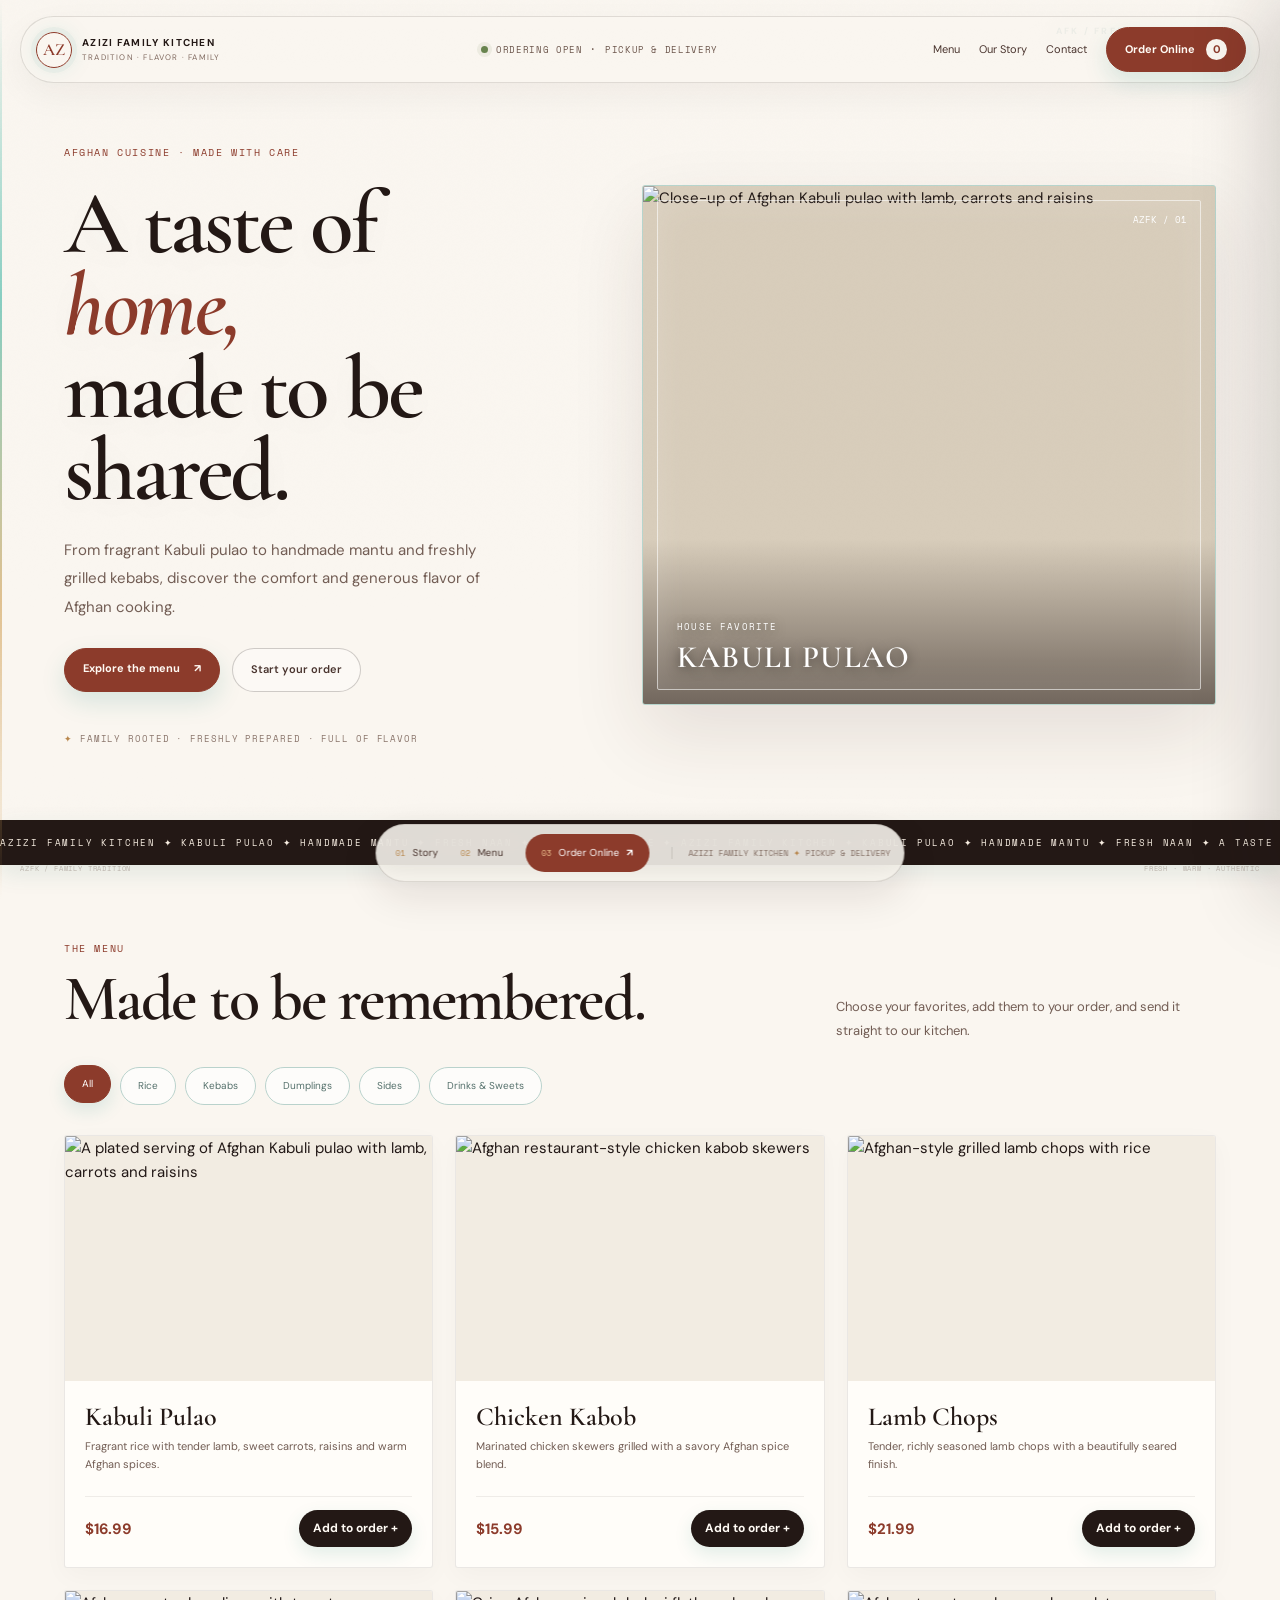
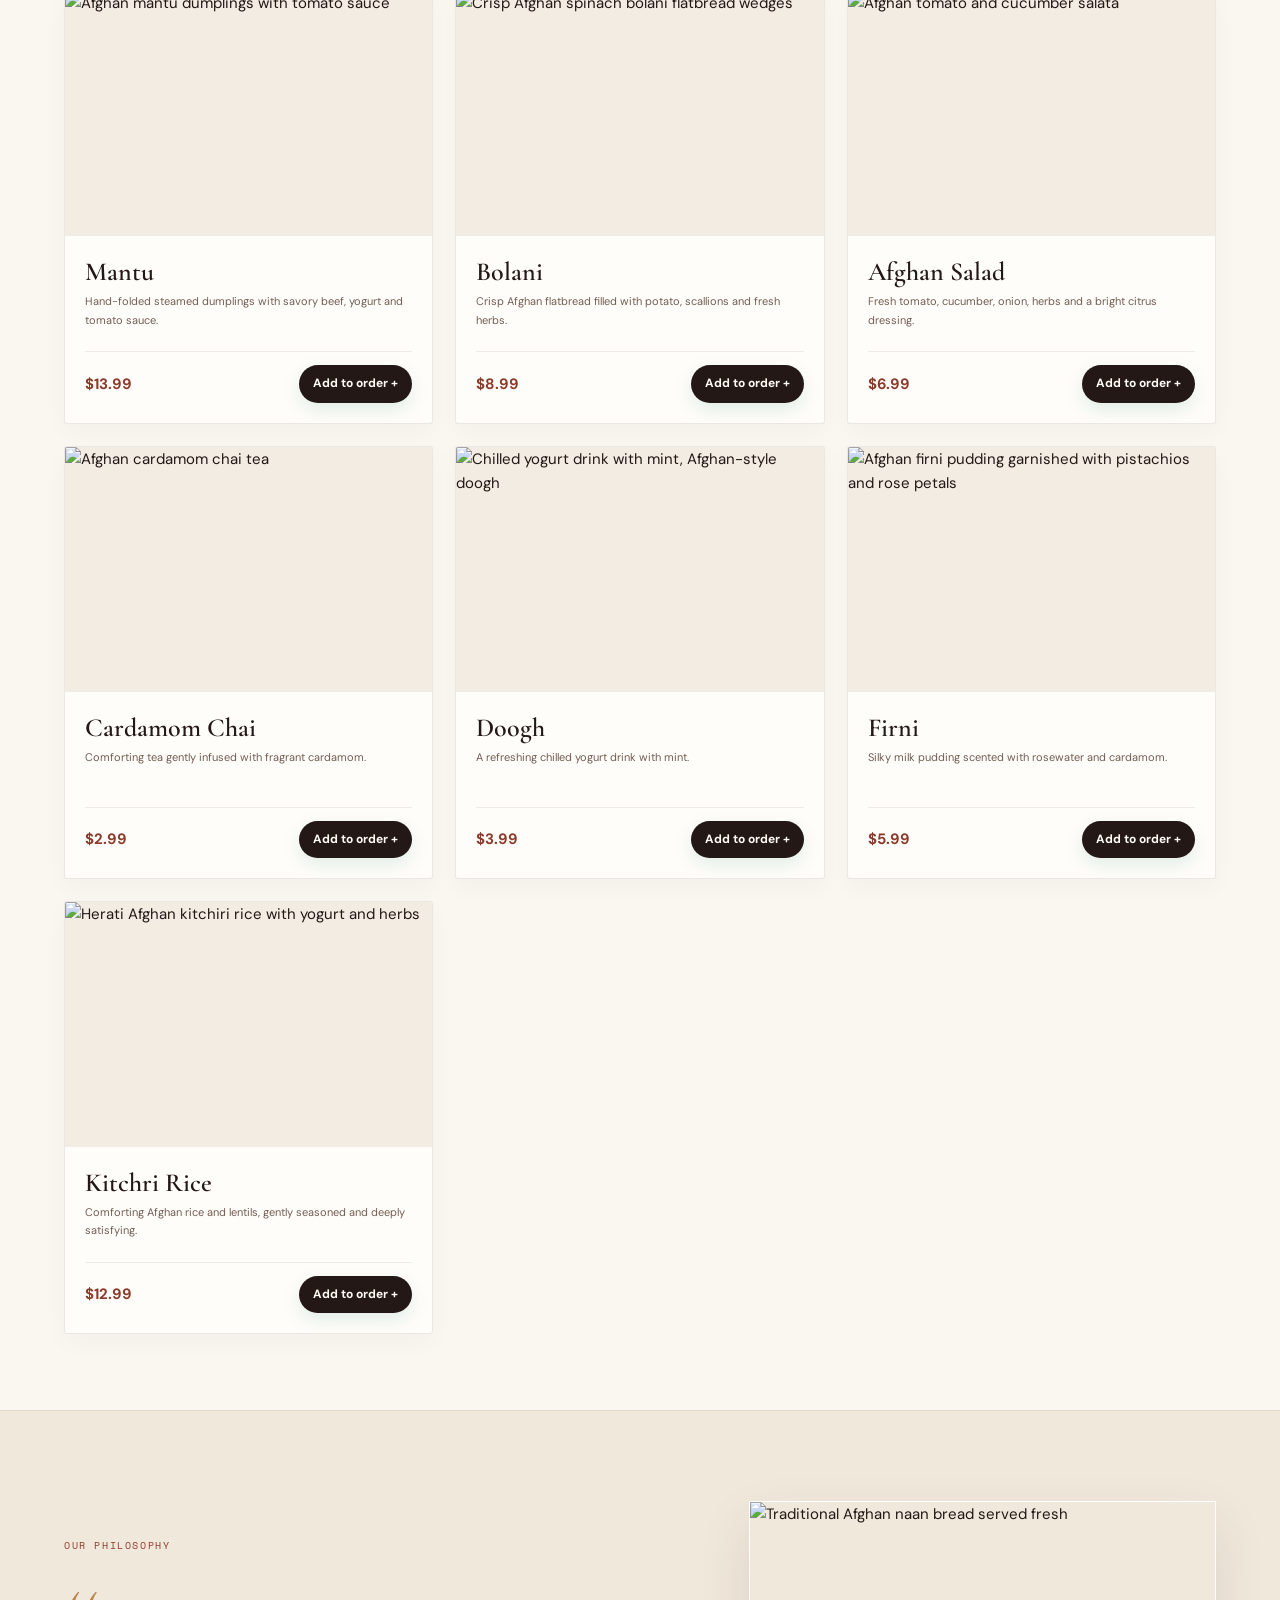
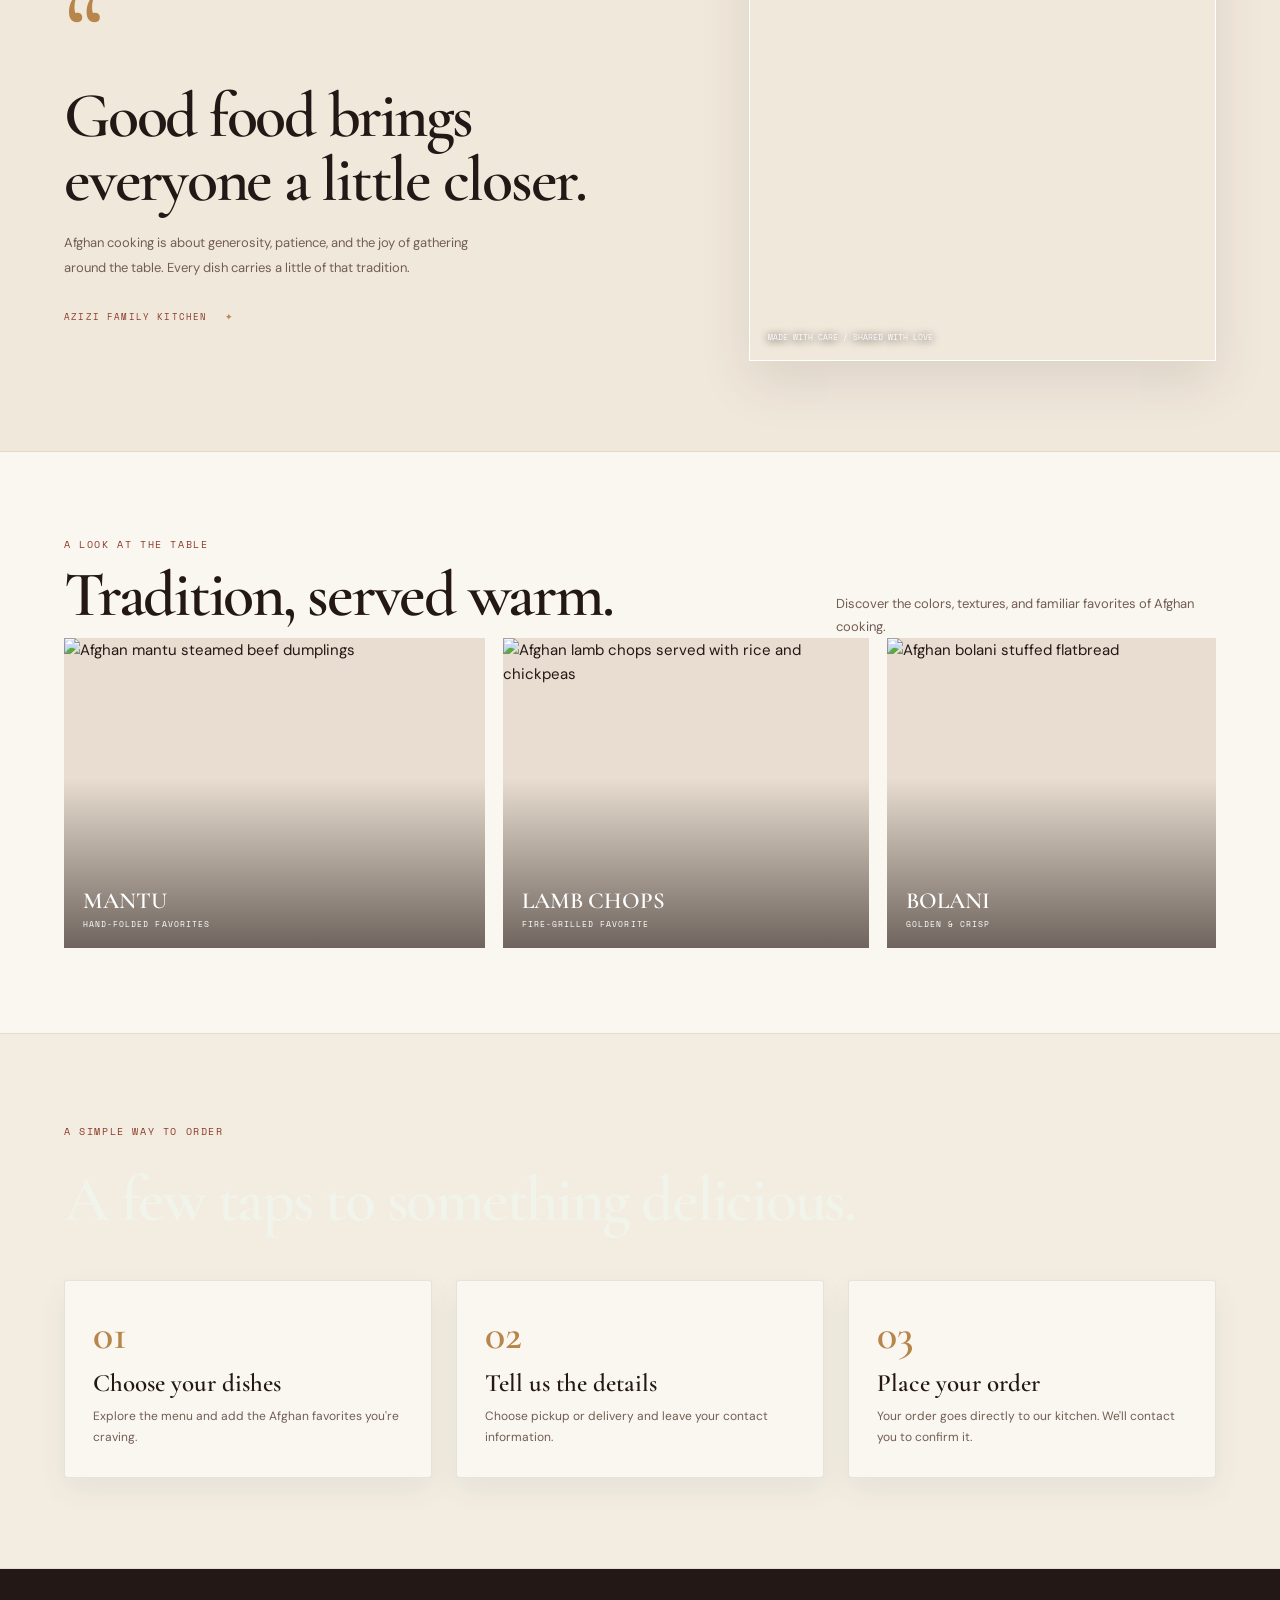
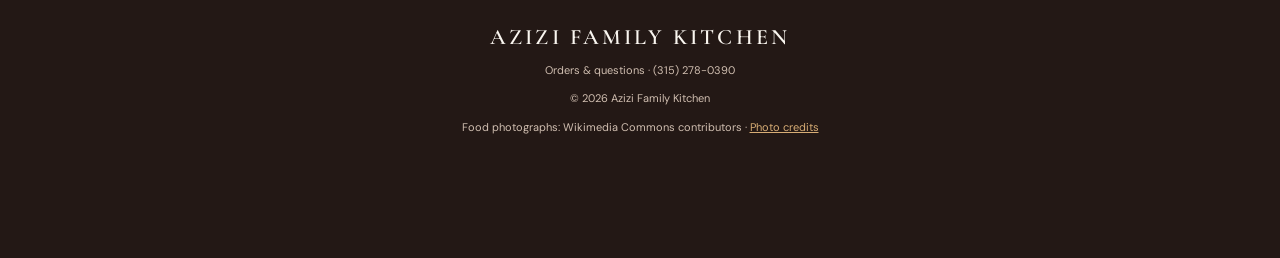
==== commit 2ae5db19: "Replace low-quality and people photos with high-resolution Afghan food photography" ====
--- a/index.html
+++ b/index.html
@@ -116,10 +116,10 @@
 
 </style></head><body>
 <header class="hud-top"><a class="brand hud-brand" href="#"><span class="mark">AZ</span><span><strong>AZIZI FAMILY KITCHEN</strong><small>TRADITION · FLAVOR · FAMILY</small></span></a><div class="hud-open"><i></i><span>ORDERING OPEN</span><b>·</b><span>PICKUP &amp; DELIVERY</span></div><nav class="hud-actions"><a href="#menu">Menu</a><a href="#story">Our Story</a><a href="#contact">Contact</a><button class="cartbtn" id="openCart">Order Online <span id="count">0</span></button></nav></header>
-<main><div class="hero wrap" id="home"><div class="hero-copy"><div class="eyebrow">AFGHAN CUISINE · MADE WITH CARE</div><h1>A taste of <em>home,</em><br>made to be shared.</h1><p>From fragrant Kabuli pulao to handmade mantu and freshly grilled kebabs, discover the comfort and generous flavor of Afghan cooking.</p><div class="actions"><a class="primary" href="#menu">Explore the menu <span>↗</span></a><button class="secondary" id="heroCart">Start your order</button></div><div class="hero-note"><span>✦</span> FAMILY ROOTED · FRESHLY PREPARED · FULL OF FLAVOR</div></div><div class="heroimg"><img src="https://commons.wikimedia.org/wiki/Special:FilePath/Afghan_Palaw.JPG?width=1800" alt="A close-up plate of Afghan Kabuli pulao with lamb, basmati rice, carrots and raisins"><div class="hero-tag"><span>HOUSE FAVORITE</span><b>KABULI PULAO</b></div><div class="photo-index">AZFK / 01</div></div></div>
+<main><div class="hero wrap" id="home"><div class="hero-copy"><div class="eyebrow">AFGHAN CUISINE · MADE WITH CARE</div><h1>A taste of <em>home,</em><br>made to be shared.</h1><p>From fragrant Kabuli pulao to handmade mantu and freshly grilled kebabs, discover the comfort and generous flavor of Afghan cooking.</p><div class="actions"><a class="primary" href="#menu">Explore the menu <span>↗</span></a><button class="secondary" id="heroCart">Start your order</button></div><div class="hero-note"><span>✦</span> FAMILY ROOTED · FRESHLY PREPARED · FULL OF FLAVOR</div></div><div class="heroimg"><img src="https://snapcalorie-webflow-website.s3.us-east-2.amazonaws.com/media/food_pics_v2/medium/kabuli_pulao_afghan_dish.jpg" alt="Close-up of Afghan Kabuli pulao with lamb, carrots and raisins"><div class="hero-tag"><span>HOUSE FAVORITE</span><b>KABULI PULAO</b></div><div class="photo-index">AZFK / 01</div></div></div>
 <div class="marquee"><div>AZIZI FAMILY KITCHEN ✦ KABULI PULAO ✦ HANDMADE MANTU ✦ FRESH NAAN ✦ A TASTE OF HOME ✦ AZIZI FAMILY KITCHEN ✦ KABULI PULAO ✦ HANDMADE MANTU ✦ FRESH NAAN ✦ A TASTE OF HOME ✦</div></div>
 <section class="wrap" id="menu"><div class="sectionhead"><div><div class="eyebrow">The menu</div><h2>Made to be remembered.</h2></div><p>Choose your favorites, add them to your order, and send it straight to our kitchen.</p></div><div class="filters" id="filters"></div><div class="menu" id="menuGrid"></div></section>
-<section class="story" id="story"><div class="wrap story-layout"><div class="story-copy"><div class="eyebrow">OUR PHILOSOPHY</div><div class="quote-mark">“</div><h2>Good food brings everyone a little closer.</h2><p>Afghan cooking is about generosity, patience, and the joy of gathering around the table. Every dish carries a little of that tradition.</p><div class="story-sign">AZIZI FAMILY KITCHEN <span>✦</span></div></div><div class="story-photo"><img loading="lazy" src="https://commons.wikimedia.org/wiki/Special:FilePath/Afghan_Naaan.JPG?width=1400" alt="Traditional Afghan naan bread served fresh"><span>MADE WITH CARE / SHARED WITH LOVE</span></div></div></section><section class="gallery wrap" id="gallery"><div class="sectionhead"><div><div class="eyebrow">A LOOK AT THE TABLE</div><h2>Tradition, served warm.</h2></div><p>Discover the colors, textures, and familiar favorites of Afghan cooking.</p></div><div class="gallery-grid"><figure><img loading="lazy" src="https://commons.wikimedia.org/wiki/Special:FilePath/Mantu_(4415169109).jpg?width=1500" alt="Afghan mantu steamed beef dumplings"><figcaption>MANTU <small>HAND-FOLDED FAVORITES</small></figcaption></figure><figure><img loading="lazy" src="https://commons.wikimedia.org/wiki/Special:FilePath/Afghan_Qurma_and_bread.JPG?width=1600" alt="Afghan qorma served with traditional bread"><figcaption>AFGHAN QORMA <small>TRADITIONAL FAVORITE</small></figcaption></figure><figure><img loading="lazy" src="https://commons.wikimedia.org/wiki/Special:FilePath/Afghan_Bolani.jpg?width=1600" alt="Afghan bolani stuffed flatbread"><figcaption>BOLANI <small>GOLDEN &amp; CRISP</small></figcaption></figure></div></section><section class="story order-steps" id="how"><div class="wrap"><div class="eyebrow">A SIMPLE WAY TO ORDER</div><h2 class="steps-title">A few taps to something delicious.</h2><div class="steps"><div class="step"><b>01</b><h3>Choose your dishes</h3><p>Explore the menu and add the Afghan favorites you're craving.</p></div><div class="step"><b>02</b><h3>Tell us the details</h3><p>Choose pickup or delivery and leave your contact information.</p></div><div class="step"><b>03</b><h3>Place your order</h3><p>Your order goes directly to our kitchen. We'll contact you to confirm it.</p></div></div></div></section></main>
+<section class="story" id="story"><div class="wrap story-layout"><div class="story-copy"><div class="eyebrow">OUR PHILOSOPHY</div><div class="quote-mark">“</div><h2>Good food brings everyone a little closer.</h2><p>Afghan cooking is about generosity, patience, and the joy of gathering around the table. Every dish carries a little of that tradition.</p><div class="story-sign">AZIZI FAMILY KITCHEN <span>✦</span></div></div><div class="story-photo"><img loading="lazy" src="https://www.kingarthurbaking.com/sites/default/files/2025-05/afghan-naan-3_1221.jpg" alt="Traditional Afghan naan bread served fresh"><span>MADE WITH CARE / SHARED WITH LOVE</span></div></div></section><section class="gallery wrap" id="gallery"><div class="sectionhead"><div><div class="eyebrow">A LOOK AT THE TABLE</div><h2>Tradition, served warm.</h2></div><p>Discover the colors, textures, and familiar favorites of Afghan cooking.</p></div><div class="gallery-grid"><figure><img loading="lazy" src="https://images.pexels.com/photos/12716775/pexels-photo-12716775.jpeg?auto=compress&dpr=1&w=1400" alt="Afghan mantu steamed beef dumplings"><figcaption>MANTU <small>HAND-FOLDED FAVORITES</small></figcaption></figure><figure><img loading="lazy" src="https://static.wixstatic.com/media/f92bce_22d6cb3b967c4a948ef1e398e4a82b26~mv2.jpeg" alt="Afghan lamb chops served with rice and chickpeas"><figcaption>LAMB CHOPS <small>FIRE-GRILLED FAVORITE</small></figcaption></figure><figure><img loading="lazy" src="https://vforveggy.com/img/2017/03/afghan-spinach-bolani-5_hua791217e6a59221b45fc93b127482a64_1912114_2bd0eb8169eff171b1908011fe4d9da3.jpg" alt="Afghan bolani stuffed flatbread"><figcaption>BOLANI <small>GOLDEN &amp; CRISP</small></figcaption></figure></div></section><section class="story order-steps" id="how"><div class="wrap"><div class="eyebrow">A SIMPLE WAY TO ORDER</div><h2 class="steps-title">A few taps to something delicious.</h2><div class="steps"><div class="step"><b>01</b><h3>Choose your dishes</h3><p>Explore the menu and add the Afghan favorites you're craving.</p></div><div class="step"><b>02</b><h3>Tell us the details</h3><p>Choose pickup or delivery and leave your contact information.</p></div><div class="step"><b>03</b><h3>Place your order</h3><p>Your order goes directly to our kitchen. We'll contact you to confirm it.</p></div></div></div></section></main>
 <footer class="footer wrap" id="contact"><strong>AZIZI FAMILY KITCHEN</strong><p>Orders & questions · (315) 278-0390</p><p>© <span id="year"></span> Azizi Family Kitchen</p><p>Food photographs: Wikimedia Commons contributors · <a href="https://commons.wikimedia.org/wiki/Category:Cuisine_of_Afghanistan" style="color:inherit">Photo credits</a></p></footer>
 <div class="scrim" id="scrim"></div><aside class="drawer" id="drawer" aria-label="Your order"><div class="drawerhead"><h2>Your order</h2><button class="close" id="closeCart">×</button></div><div class="cartlines" id="cartLines"></div><div class="totals"><div class="totalrow"><span>Subtotal</span><span id="subtotal">$0.00</span></div><div class="totalrow"><span>Tax</span><span>Calculated at confirmation</span></div><div class="totalrow final"><span>Estimated total</span><span id="total">$0.00</span></div></div><form class="form" id="orderForm"><div class="field"><label for="customer">Your name</label><input id="customer" name="customer" required minlength="2" maxlength="120" placeholder="Full name"></div><div class="field"><label for="phone">Phone number</label><input id="phone" name="phone" type="tel" required placeholder="(555) 555-5555"></div><div class="field"><label for="email">Email (optional)</label><input id="email" name="email" type="email" placeholder="you@example.com"></div><div class="field"><label for="fulfillment">Pickup or delivery</label><select id="fulfillment"><option value="pickup">Pickup</option><option value="delivery">Delivery</option></select></div><div class="field" id="addressField" hidden><label for="address">Delivery address</label><input id="address" placeholder="Street, city, ZIP"></div><div class="field"><label for="notes">Order notes (optional)</label><textarea id="notes" rows="2" placeholder="Allergies or special requests"></textarea></div><button class="primary" id="placeOrder" type="submit">Place order · <span id="buttonTotal">$0.00</span></button></form><p class="notice">No online payment is collected. We'll contact you to confirm availability, delivery details and final tax before preparing your order.</p></aside><div class="hud-dock"><a href="#story"><span>01</span>Story</a><a href="#menu"><span>02</span>Menu</a><button id="dockOrder" type="button"><span>03</span>Order Online <b>↗</b></button><div class="dock-note">AZIZI FAMILY KITCHEN <i>✦</i> PICKUP &amp; DELIVERY</div></div><div class="corner-coordinate corner-left">AZFK / FAMILY TRADITION</div><div class="corner-coordinate corner-right">FRESH · WARM · AUTHENTIC</div><div class="toast" id="toast" role="status"></div>
 <script>
@@ -127,16 +127,16 @@
 const SUPABASE_KEY="sb_publishable_0eLg8GoCVu3Ebg3TvHQ1HQ_89dsr6ho";
 const ORDER_URL=SUPABASE_URL+"/functions/v1/submit-order";
 const menu=[
-{id:1,name:"Kabuli Pulao",category:"Rice",price:16.99,desc:"Fragrant rice with tender lamb, sweet carrots, raisins and warm Afghan spices.",alt:"A plated serving of Afghan Kabuli pulao with lamb, carrots and raisins",img:"https://commons.wikimedia.org/wiki/Special:FilePath/Afghan_Palaw.JPG?width=1600"},
-{id:2,name:"Chicken Kabob",category:"Kebabs",price:15.99,desc:"Marinated chicken skewers grilled with a savory Afghan spice blend.",alt:"Afghan-style grilled chicken tikka pieces",img:"https://commons.wikimedia.org/wiki/Special:FilePath/Kandhari_Murgh_Tikka.JPG?width=1600"},
-{id:3,name:"Lamb Chops",category:"Kebabs",price:21.99,desc:"Tender, richly seasoned lamb chops with a beautifully seared finish.",alt:"Chopan-style Afghan lamb kebab, freshly grilled",img:"https://commons.wikimedia.org/wiki/Special:FilePath/Chopan_Kebab_(4310721741).jpg?width=1200"},
-{id:5,name:"Mantu",category:"Dumplings",price:13.99,desc:"Hand-folded steamed dumplings with savory beef, yogurt and tomato sauce.",alt:"A close-up plate of Afghan mantu dumplings with yogurt and savory sauce",img:"https://commons.wikimedia.org/wiki/Special:FilePath/Mantu_(4415169109).jpg?width=1500"},
-{id:7,name:"Bolani",category:"Sides",price:8.99,desc:"Crisp Afghan flatbread filled with potato, scallions and fresh herbs.",alt:"Golden Afghan bolani stuffed flatbread",img:"https://commons.wikimedia.org/wiki/Special:FilePath/Afghan_Bolani.jpg?width=1600"},
-{id:10,name:"Afghan Salad",category:"Sides",price:6.99,desc:"Fresh tomato, cucumber, onion, herbs and a bright citrus dressing.",alt:"Fresh Afghan tomato and cucumber salad",img:"https://commons.wikimedia.org/wiki/Special:FilePath/Afghan-Salad.JPG?width=1400"},
+{id:1,name:"Kabuli Pulao",category:"Rice",price:16.99,desc:"Fragrant rice with tender lamb, sweet carrots, raisins and warm Afghan spices.",alt:"A plated serving of Afghan Kabuli pulao with lamb, carrots and raisins",img:"https://snapcalorie-webflow-website.s3.us-east-2.amazonaws.com/media/food_pics_v2/medium/kabuli_pulao_afghan_dish.jpg"},
+{id:2,name:"Chicken Kabob",category:"Kebabs",price:15.99,desc:"Marinated chicken skewers grilled with a savory Afghan spice blend.",alt:"Afghan restaurant-style chicken kabob skewers",img:"https://images.squarespace-cdn.com/content/v1/67df0f2a766e3d4498b2fe9f/50dbcb6f-1866-41fd-ba49-8e8c245864c5/chicken%2Bkabab.jpg"},
+{id:3,name:"Lamb Chops",category:"Kebabs",price:21.99,desc:"Tender, richly seasoned lamb chops with a beautifully seared finish.",alt:"Afghan-style grilled lamb chops with rice",img:"https://static.wixstatic.com/media/f92bce_22d6cb3b967c4a948ef1e398e4a82b26~mv2.jpeg"},
+{id:5,name:"Mantu",category:"Dumplings",price:13.99,desc:"Hand-folded steamed dumplings with savory beef, yogurt and tomato sauce.",alt:"Afghan mantu dumplings with tomato sauce",img:"https://images.pexels.com/photos/12716775/pexels-photo-12716775.jpeg?auto=compress&dpr=1&w=1400"},
+{id:7,name:"Bolani",category:"Sides",price:8.99,desc:"Crisp Afghan flatbread filled with potato, scallions and fresh herbs.",alt:"Crisp Afghan spinach bolani flatbread wedges",img:"https://vforveggy.com/img/2017/03/afghan-spinach-bolani-5_hua791217e6a59221b45fc93b127482a64_1912114_2bd0eb8169eff171b1908011fe4d9da3.jpg"},
+{id:10,name:"Afghan Salad",category:"Sides",price:6.99,desc:"Fresh tomato, cucumber, onion, herbs and a bright citrus dressing.",alt:"Afghan tomato and cucumber salata",img:"https://cdn.tasteatlas.com/Images/Dishes/e3a5ec60b8e94d6595370d29e407bafb.jpg"},
 {id:11,name:"Cardamom Chai",category:"Drinks & Sweets",price:2.99,desc:"Comforting tea gently infused with fragrant cardamom.",alt:"Afghan cardamom chai tea",img:"https://commons.wikimedia.org/wiki/Special:FilePath/Afghani_Chai.JPG?width=1400"},
-{id:12,name:"Doogh",category:"Drinks & Sweets",price:3.99,desc:"A refreshing chilled yogurt drink with mint.",alt:"Chilled yogurt drink with mint, Afghan-style doogh",img:"https://images.unsplash.com/photo-1550583724-b2692b85b150?auto=format&fit=crop&w=900&q=85"},
-{id:13,name:"Firni",category:"Drinks & Sweets",price:5.99,desc:"Silky milk pudding scented with rosewater and cardamom.",alt:"Afghan firni rice pudding with delicate garnish",img:"https://commons.wikimedia.org/wiki/Special:FilePath/FOOD_Firni.jpg?width=1100"},
-{id:14,name:"Kitchri Rice",category:"Rice",price:12.99,desc:"Comforting Afghan rice and lentils, gently seasoned and deeply satisfying.",alt:"Afghan-style rice dish served simply",img:"https://commons.wikimedia.org/wiki/Special:FilePath/Afghan_brown_rice.JPG?width=1600"},
+{id:12,name:"Doogh",category:"Drinks & Sweets",price:3.99,desc:"A refreshing chilled yogurt drink with mint.",alt:"Chilled yogurt drink with mint, Afghan-style doogh",img:"https://afghanrestaurantandmarket.com/pluto-images/funnel/images/c9827c45-b33e-48c1-85f5-36a2cbbc789d?fit=cover&w=1200"},
+{id:13,name:"Firni",category:"Drinks & Sweets",price:5.99,desc:"Silky milk pudding scented with rosewater and cardamom.",alt:"Afghan firni pudding garnished with pistachios and rose petals",img:"https://www.afghan-dera.ch/dishes/ferni.jpg"},
+{id:14,name:"Kitchri Rice",category:"Rice",price:12.99,desc:"Comforting Afghan rice and lentils, gently seasoned and deeply satisfying.",alt:"Herati Afghan kitchiri rice with yogurt and herbs",img:"https://cdn.pickuplimes.com/cache/e9/3a/e93a2989763ed768c6d81dcfe8a14cec.jpg"},
 ];
 const cart={};let active="All";const money=n=>new Intl.NumberFormat("en-US",{style:"currency",currency:"USD"}).format(n);
 const $=s=>document.querySelector(s);
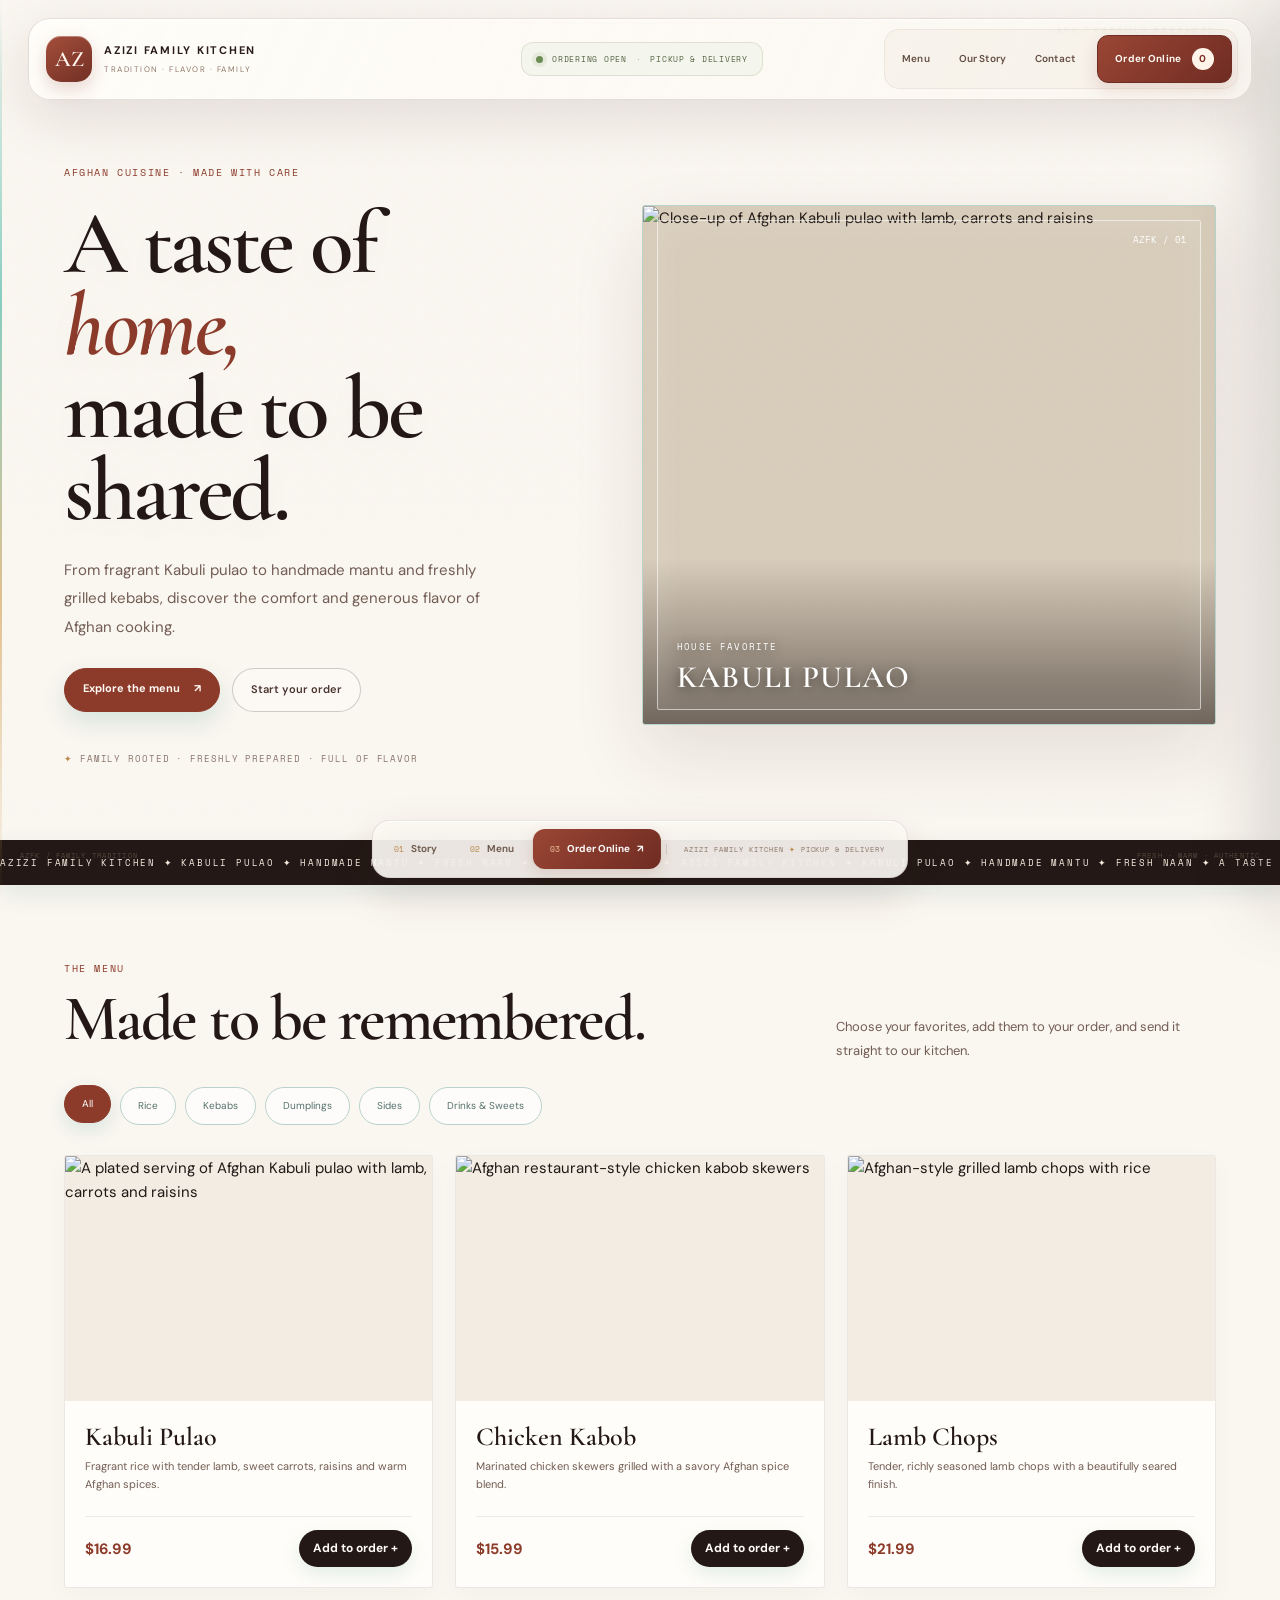
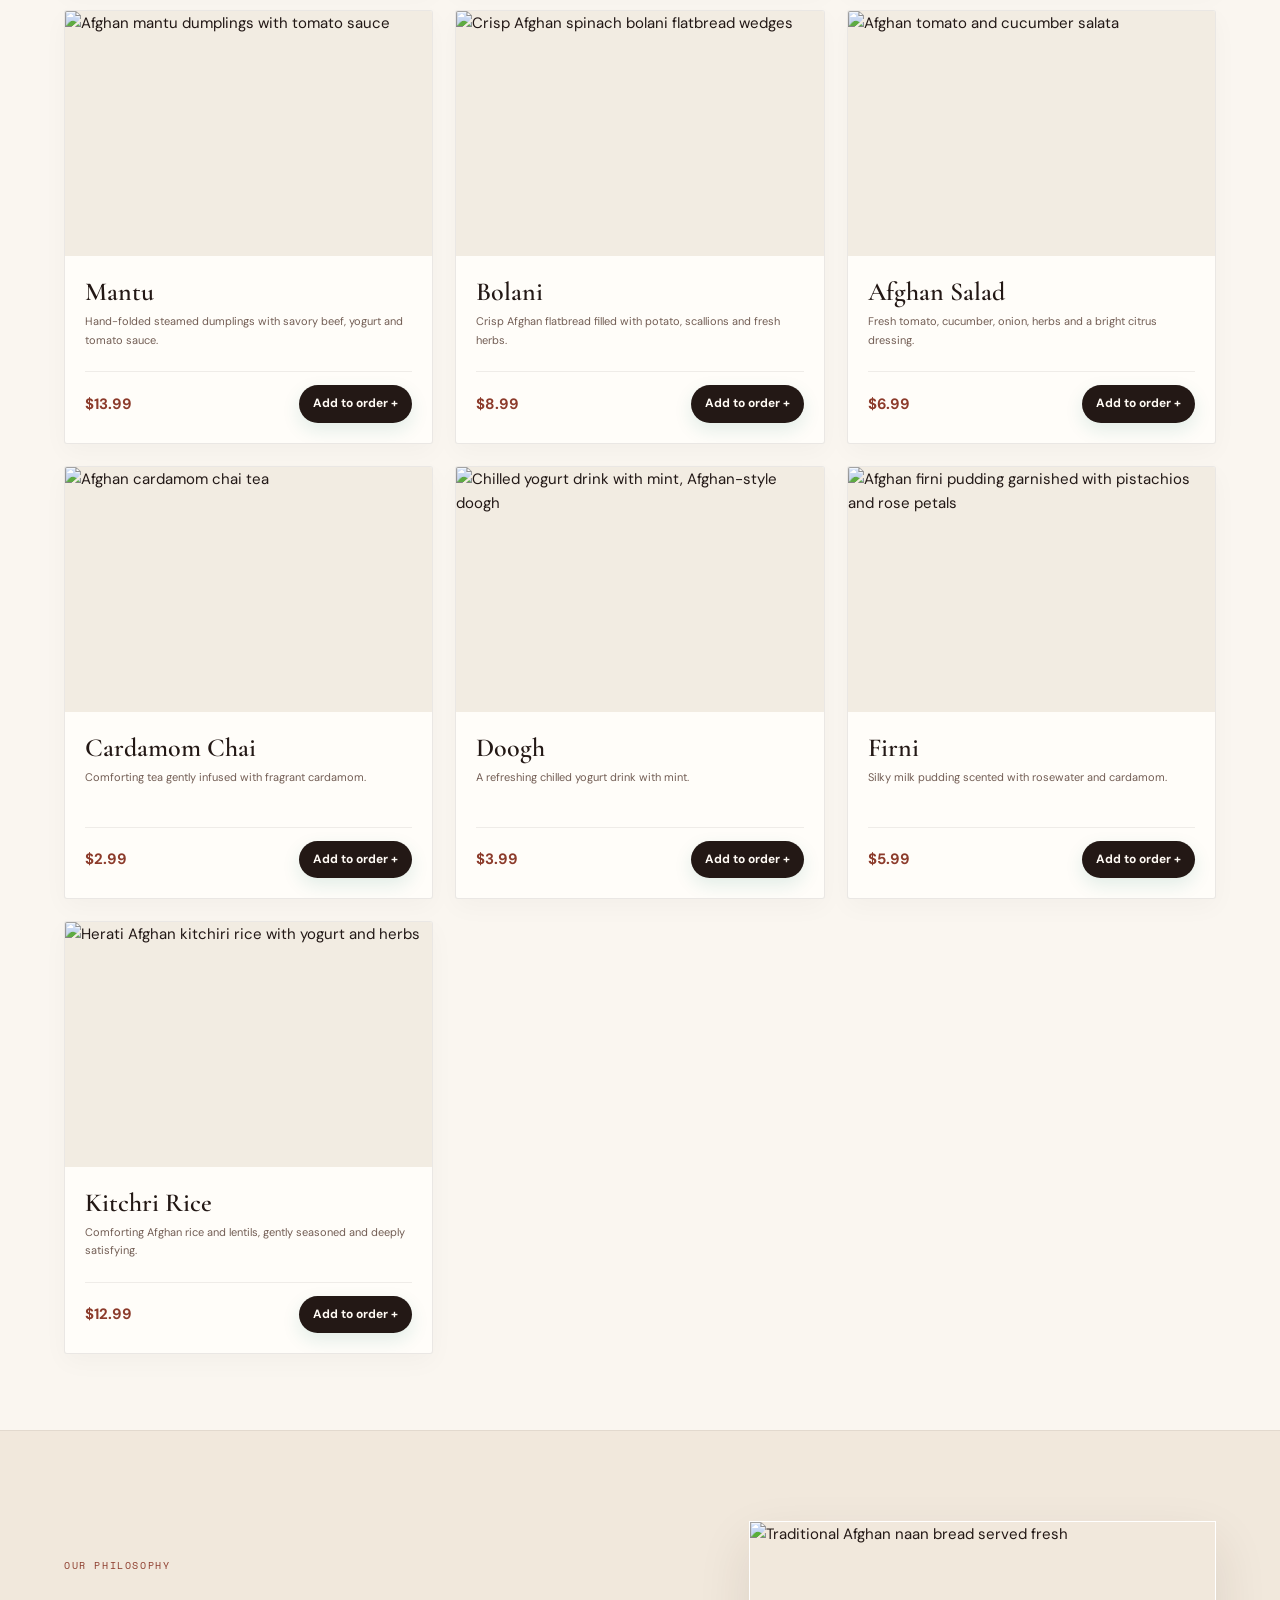
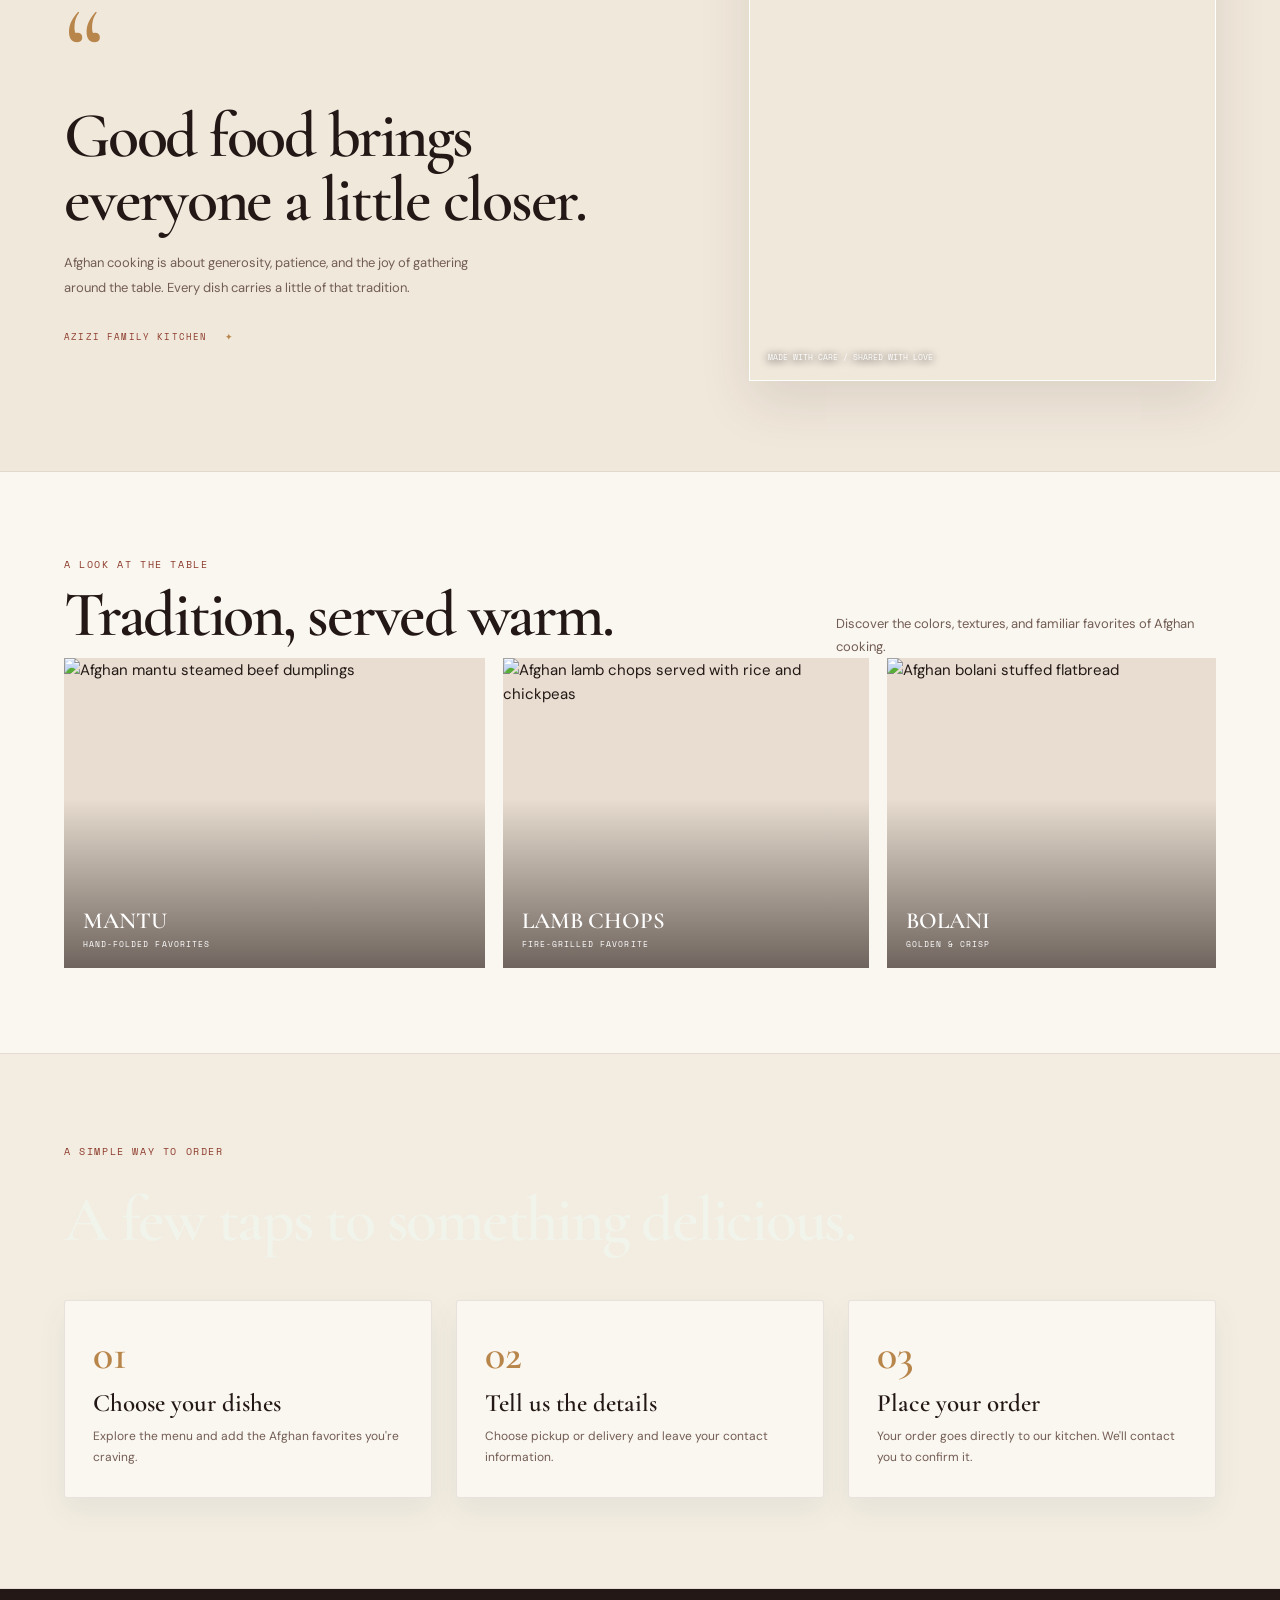
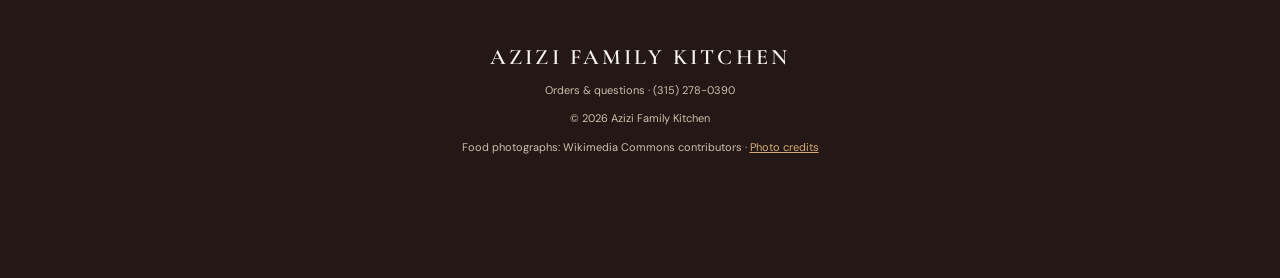
==== commit f84f61a5: "Upgrade Azizi Family Kitchen HUD with modern glass navigation" ====
--- a/index.html
+++ b/index.html
@@ -114,6 +114,70 @@
 @media(max-width:650px){.hud-top{top:9px;width:calc(100% - 18px);padding:8px 9px}.hud-brand .mark{width:32px;height:32px}.hud-brand strong{font-size:9px}.hud-brand small{font-size:7px}.hud-actions a{display:none}.hud-actions .cartbtn{padding:10px 13px;font-size:9px}.hero{grid-template-columns:1fr;padding-top:110px;gap:27px}.hero h1{font-size:clamp(57px,15vw,78px)}.heroimg{height:320px}.story{padding:65px 0}.story-layout{grid-template-columns:1fr;gap:28px}.story-photo{height:330px}.gallery{padding:65px 0}.gallery-grid{grid-template-columns:1fr;gap:12px}.gallery-grid figure{height:255px}.steps{grid-template-columns:1fr}.hud-dock{bottom:8px;width:calc(100% - 18px);justify-content:space-around;gap:5px;padding:8px}.hud-dock a,.hud-dock button{font-size:10px}.hud-dock button{padding:11px 13px}.dock-note,.corner-coordinate{display:none}.footer{padding-bottom:100px}}
 @media(prefers-reduced-motion:reduce){*,*:before,*:after{scroll-behavior:auto!important;animation:none!important;transition:none!important}}
 
+
+/* AZIZI HUD — modern editorial glass navigation */
+:root{--hud-espresso:#231815;--hud-clay:#8c3b2b;--hud-gold:#b8864b;--hud-glass:rgba(255,252,247,.88)}
+.hud-top{
+ position:fixed;top:18px;left:50%;transform:translateX(-50%);z-index:30;
+ width:min(1440px,calc(100% - 56px));min-height:76px;padding:10px 13px 10px 17px;
+ display:grid;grid-template-columns:minmax(220px,1fr) auto minmax(300px,1fr);gap:20px;
+ border:1px solid rgba(91,59,43,.15);border-radius:22px;
+ background:linear-gradient(115deg,rgba(255,253,249,.94),rgba(250,246,240,.82));
+ backdrop-filter:blur(24px) saturate(1.35);-webkit-backdrop-filter:blur(24px) saturate(1.35);
+ box-shadow:0 18px 55px rgba(48,29,18,.11),inset 0 1px 0 #fff;
+}
+.hud-top:before{content:"";position:absolute;left:18px;right:18px;top:0;height:1px;background:linear-gradient(90deg,transparent,#fff,transparent);pointer-events:none}
+.hud-brand{min-width:0;gap:12px}
+.hud-brand .mark{width:46px;height:46px;flex:0 0 46px;border:0;border-radius:15px;
+ background:linear-gradient(145deg,#a54e3b,#713024);color:#fff8ef;
+ font:600 22px "Cormorant Garamond",serif;box-shadow:0 7px 18px #8c3b2b35, inset 0 1px 0 #ffffff55}
+.hud-brand strong{font-size:11px;letter-spacing:.16em;color:#2b1d18}
+.hud-brand small{margin-top:3px;font-size:8px;letter-spacing:.19em;color:#90786b}
+.hud-open{justify-self:center;display:flex;align-items:center;gap:9px;padding:10px 14px;
+ border:1px solid #7e8c5a30;border-radius:12px;background:#f4f5ed;color:#536342;
+ font:8px "Space Mono",monospace;letter-spacing:.09em}
+.hud-open i{width:7px;height:7px;background:#6b8c52;border-radius:50%;box-shadow:0 0 0 4px #6b8c521b;animation:az-status 2.3s infinite}
+.hud-open b{color:#b7a18e;font-weight:400}
+.hud-actions{justify-self:end;gap:5px;padding:5px;border:1px solid #5d3d2b12;border-radius:15px;background:#f4eee6a8}
+.hud-actions a{padding:10px 12px;border-radius:10px;font-size:10px;font-weight:600;letter-spacing:.015em;color:#634e43;transition:background .2s,color .2s,transform .2s}
+.hud-actions a:hover{background:#fff;color:#8c3b2b;transform:translateY(-1px)}
+.hud-actions .cartbtn{margin-left:5px;border-radius:11px;padding:12px 17px;background:linear-gradient(135deg,#9a4635,#702c22);
+ border:1px solid #6e2c22;color:#fffaf4;font-size:10px;font-weight:700;letter-spacing:.03em;box-shadow:0 7px 17px #8c3b2b28}
+.hud-actions .cartbtn:hover{background:linear-gradient(135deg,#a95440,#7c3326);transform:translateY(-2px);box-shadow:0 11px 24px #8c3b2b35}
+.hud-actions .cartbtn span{width:22px;height:22px;margin-left:8px;background:#fff4e9;color:#7b3025;font-size:10px}
+.hero{padding-top:165px}
+.hud-dock{bottom:22px;gap:5px;padding:7px;border-radius:18px;border:1px solid #6e4a351c;
+ background:rgba(255,252,247,.9);backdrop-filter:blur(24px) saturate(1.4);-webkit-backdrop-filter:blur(24px) saturate(1.4);
+ box-shadow:0 16px 44px #38241920,inset 0 1px 0 #fff;min-height:58px}
+.hud-dock a{padding:10px 14px;border-radius:12px;font-size:10px;font-weight:600;color:#695348;transition:background .2s,color .2s}
+.hud-dock a:hover{background:#f2e8dc;color:#8c3b2b}
+.hud-dock a span{font-size:8px;color:#b8864b}
+.hud-dock button{padding:12px 17px;border-radius:12px;background:linear-gradient(135deg,#9a4635,#702c22);font-size:10px;font-weight:700;box-shadow:0 5px 14px #8c3b2b25}
+.hud-dock button span{color:#f5cfa6}
+.dock-note{padding:0 15px 0 17px;font-size:7px;letter-spacing:.14em;color:#8a766a}
+.corner-coordinate{bottom:39px;color:#9b82736e;letter-spacing:.16em}
+@keyframes az-status{0%,100%{box-shadow:0 0 0 4px #6b8c521b}50%{box-shadow:0 0 0 7px #6b8c520b}}
+@media(max-width:1050px){
+ .hud-top{grid-template-columns:1fr auto;width:calc(100% - 36px);gap:12px}
+ .hud-open{display:none}
+ .hud-actions{grid-column:2;grid-row:1}
+ .hero{padding-top:145px}
+}
+@media(max-width:650px){
+ .hud-top{top:9px;width:calc(100% - 18px);min-height:60px;padding:7px 8px 7px 10px;grid-template-columns:minmax(0,1fr) auto;gap:5px;border-radius:17px}
+ .hud-brand{gap:8px}.hud-brand .mark{width:37px;height:37px;flex-basis:37px;border-radius:12px;font-size:19px}
+ .hud-brand strong{font-size:8px;letter-spacing:.12em}.hud-brand small{font-size:6px;letter-spacing:.13em}
+ .hud-actions{padding:0;border:0;background:transparent;gap:0}
+ .hud-actions .cartbtn{margin:0;padding:11px 12px;border-radius:11px;font-size:9px}
+ .hud-actions .cartbtn span{width:19px;height:19px}
+ .hero{padding-top:112px}
+ .hud-dock{bottom:9px;min-height:52px;width:auto;max-width:calc(100% - 20px);gap:2px;padding:5px;border-radius:15px}
+ .hud-dock a{padding:9px 10px;font-size:9px}
+ .hud-dock button{padding:10px 12px;font-size:9px}
+ .toast{bottom:75px}
+}
+@media(prefers-reduced-motion:reduce){.hud-open i{animation:none}}
+
 </style></head><body>
 <header class="hud-top"><a class="brand hud-brand" href="#"><span class="mark">AZ</span><span><strong>AZIZI FAMILY KITCHEN</strong><small>TRADITION · FLAVOR · FAMILY</small></span></a><div class="hud-open"><i></i><span>ORDERING OPEN</span><b>·</b><span>PICKUP &amp; DELIVERY</span></div><nav class="hud-actions"><a href="#menu">Menu</a><a href="#story">Our Story</a><a href="#contact">Contact</a><button class="cartbtn" id="openCart">Order Online <span id="count">0</span></button></nav></header>
 <main><div class="hero wrap" id="home"><div class="hero-copy"><div class="eyebrow">AFGHAN CUISINE · MADE WITH CARE</div><h1>A taste of <em>home,</em><br>made to be shared.</h1><p>From fragrant Kabuli pulao to handmade mantu and freshly grilled kebabs, discover the comfort and generous flavor of Afghan cooking.</p><div class="actions"><a class="primary" href="#menu">Explore the menu <span>↗</span></a><button class="secondary" id="heroCart">Start your order</button></div><div class="hero-note"><span>✦</span> FAMILY ROOTED · FRESHLY PREPARED · FULL OF FLAVOR</div></div><div class="heroimg"><img src="https://snapcalorie-webflow-website.s3.us-east-2.amazonaws.com/media/food_pics_v2/medium/kabuli_pulao_afghan_dish.jpg" alt="Close-up of Afghan Kabuli pulao with lamb, carrots and raisins"><div class="hero-tag"><span>HOUSE FAVORITE</span><b>KABULI PULAO</b></div><div class="photo-index">AZFK / 01</div></div></div>
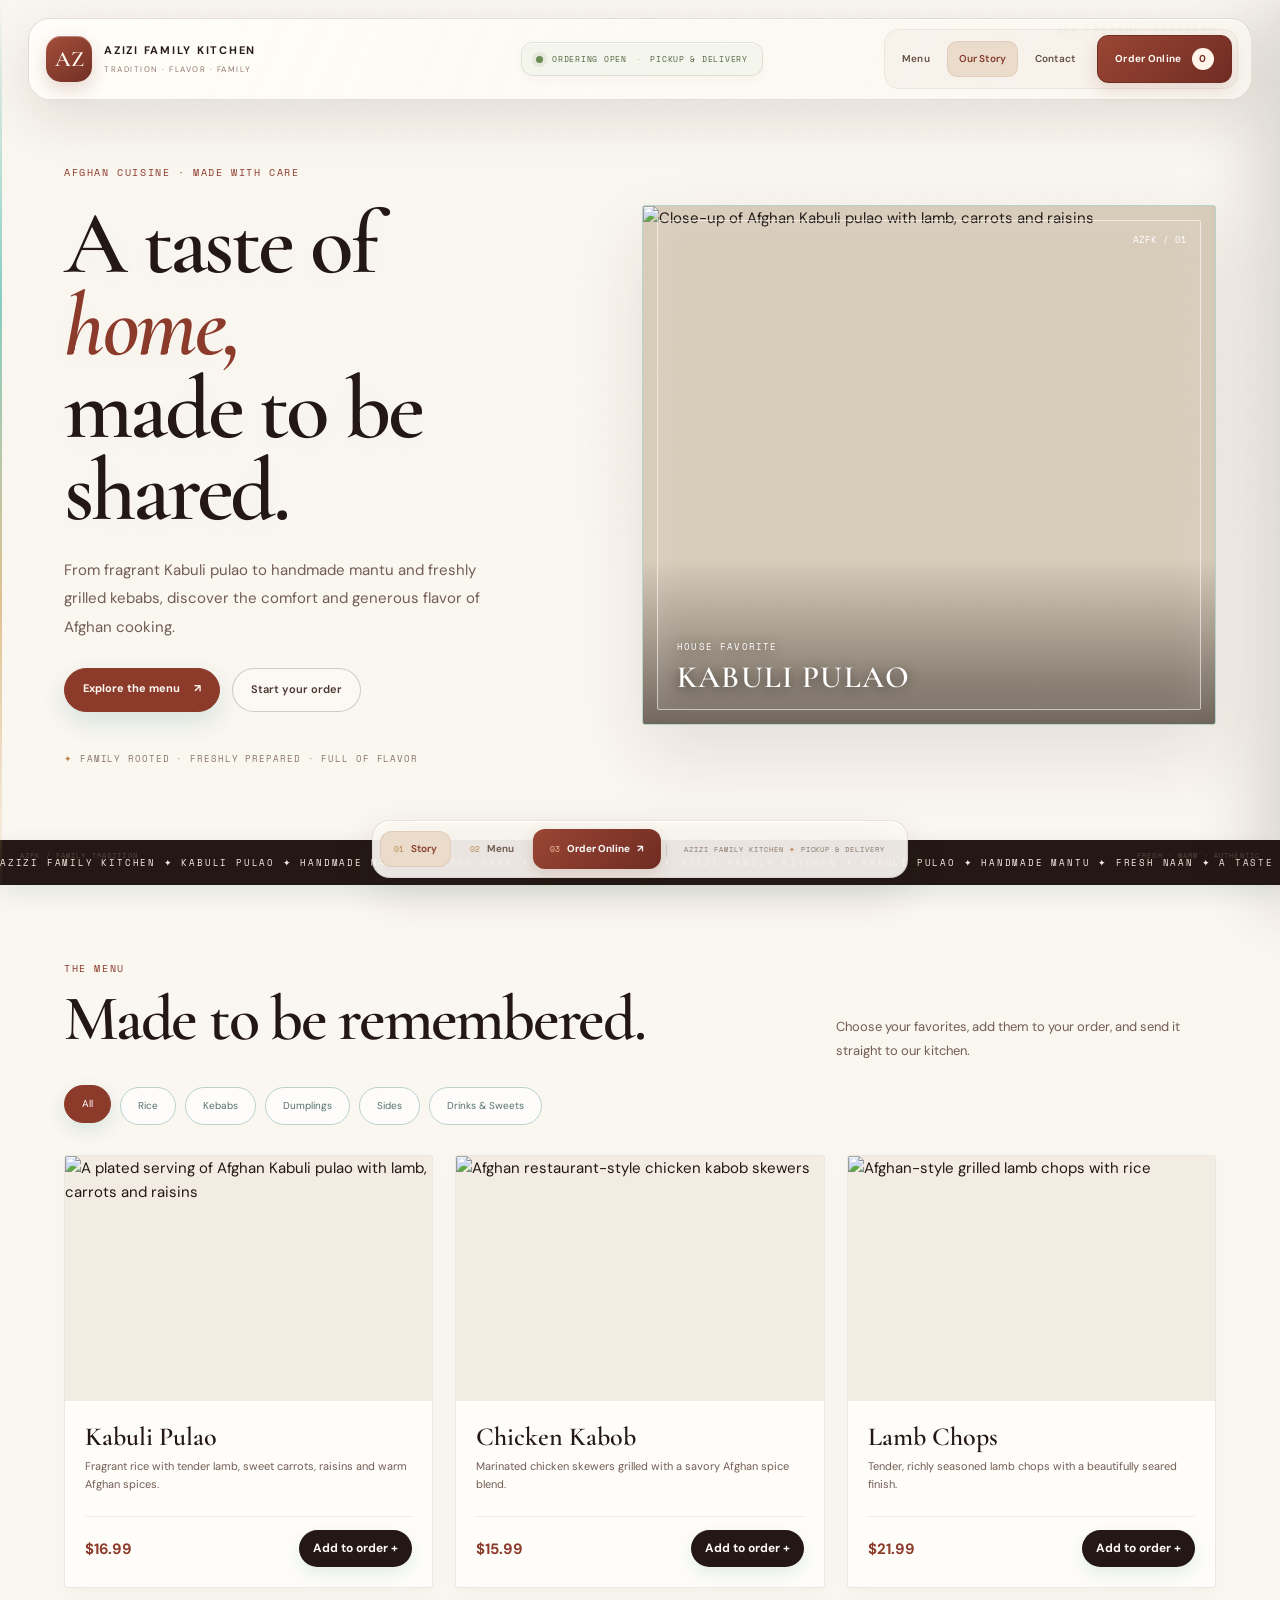
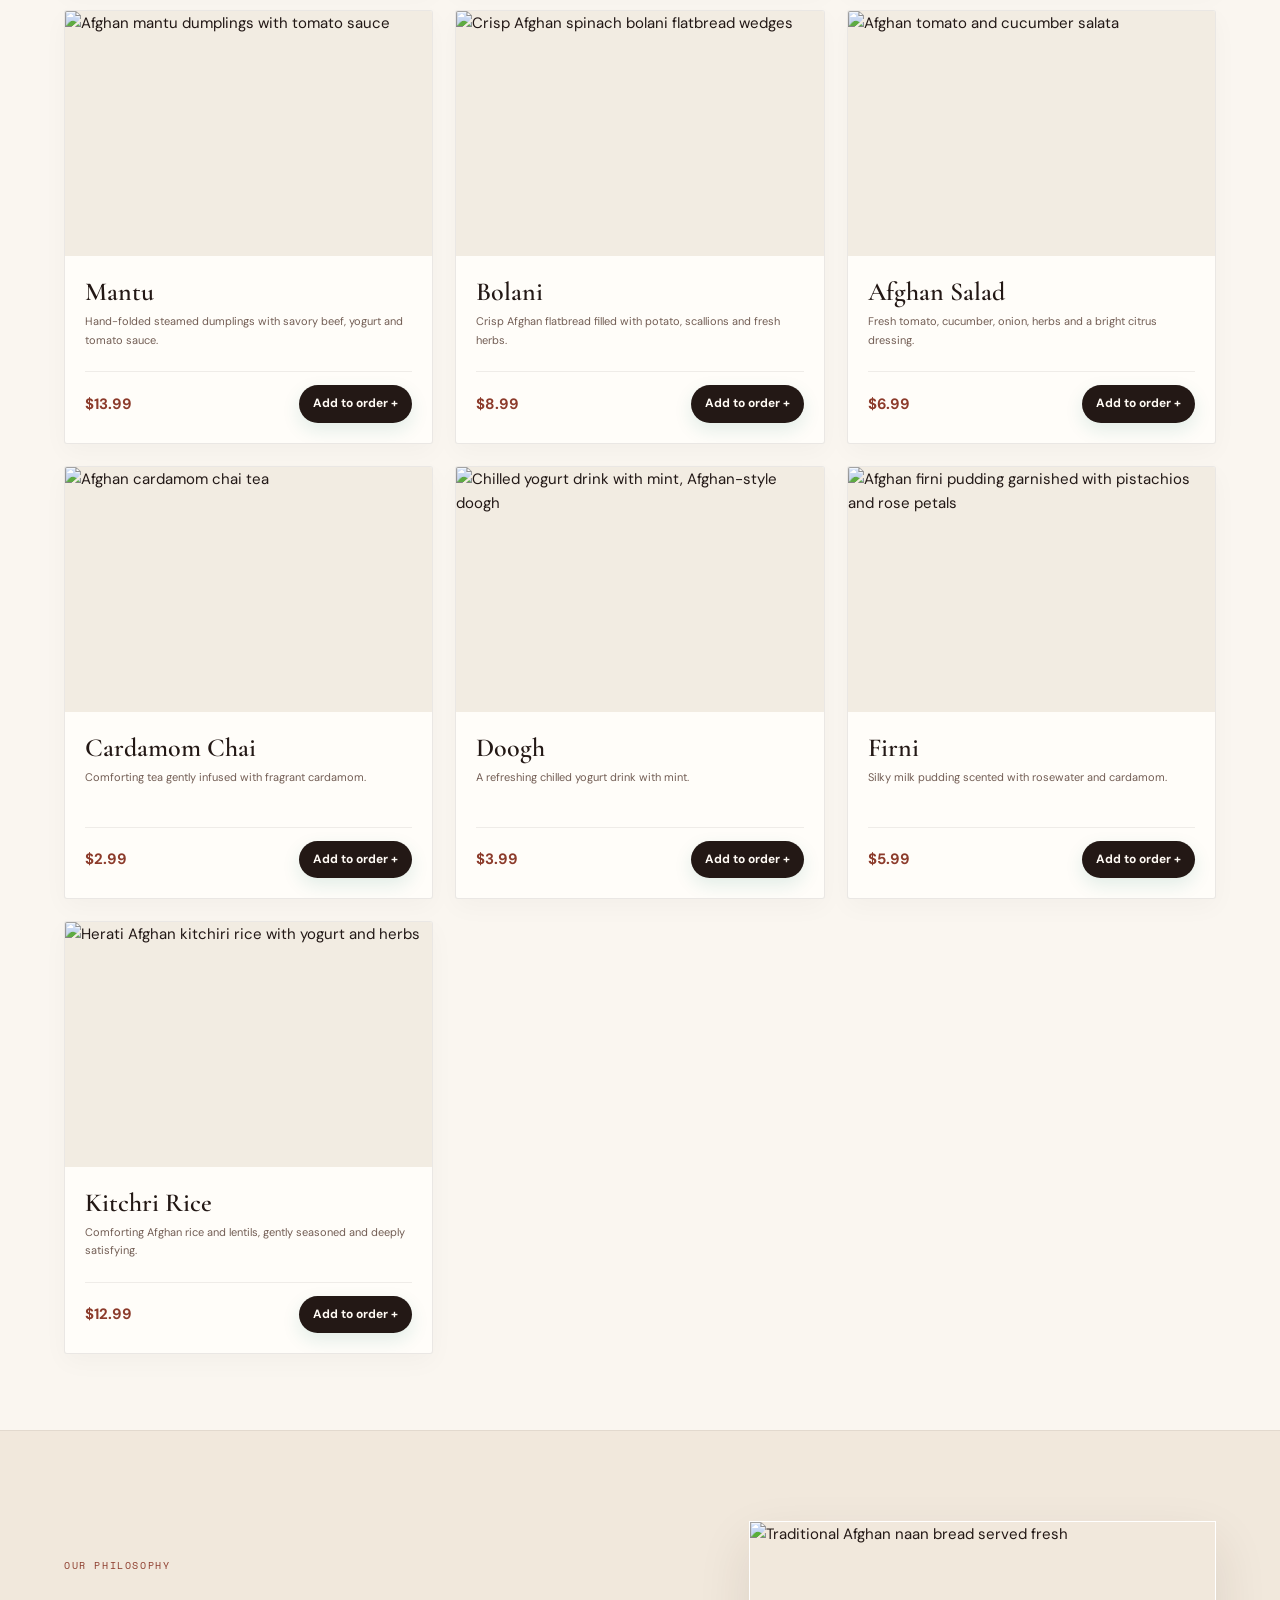
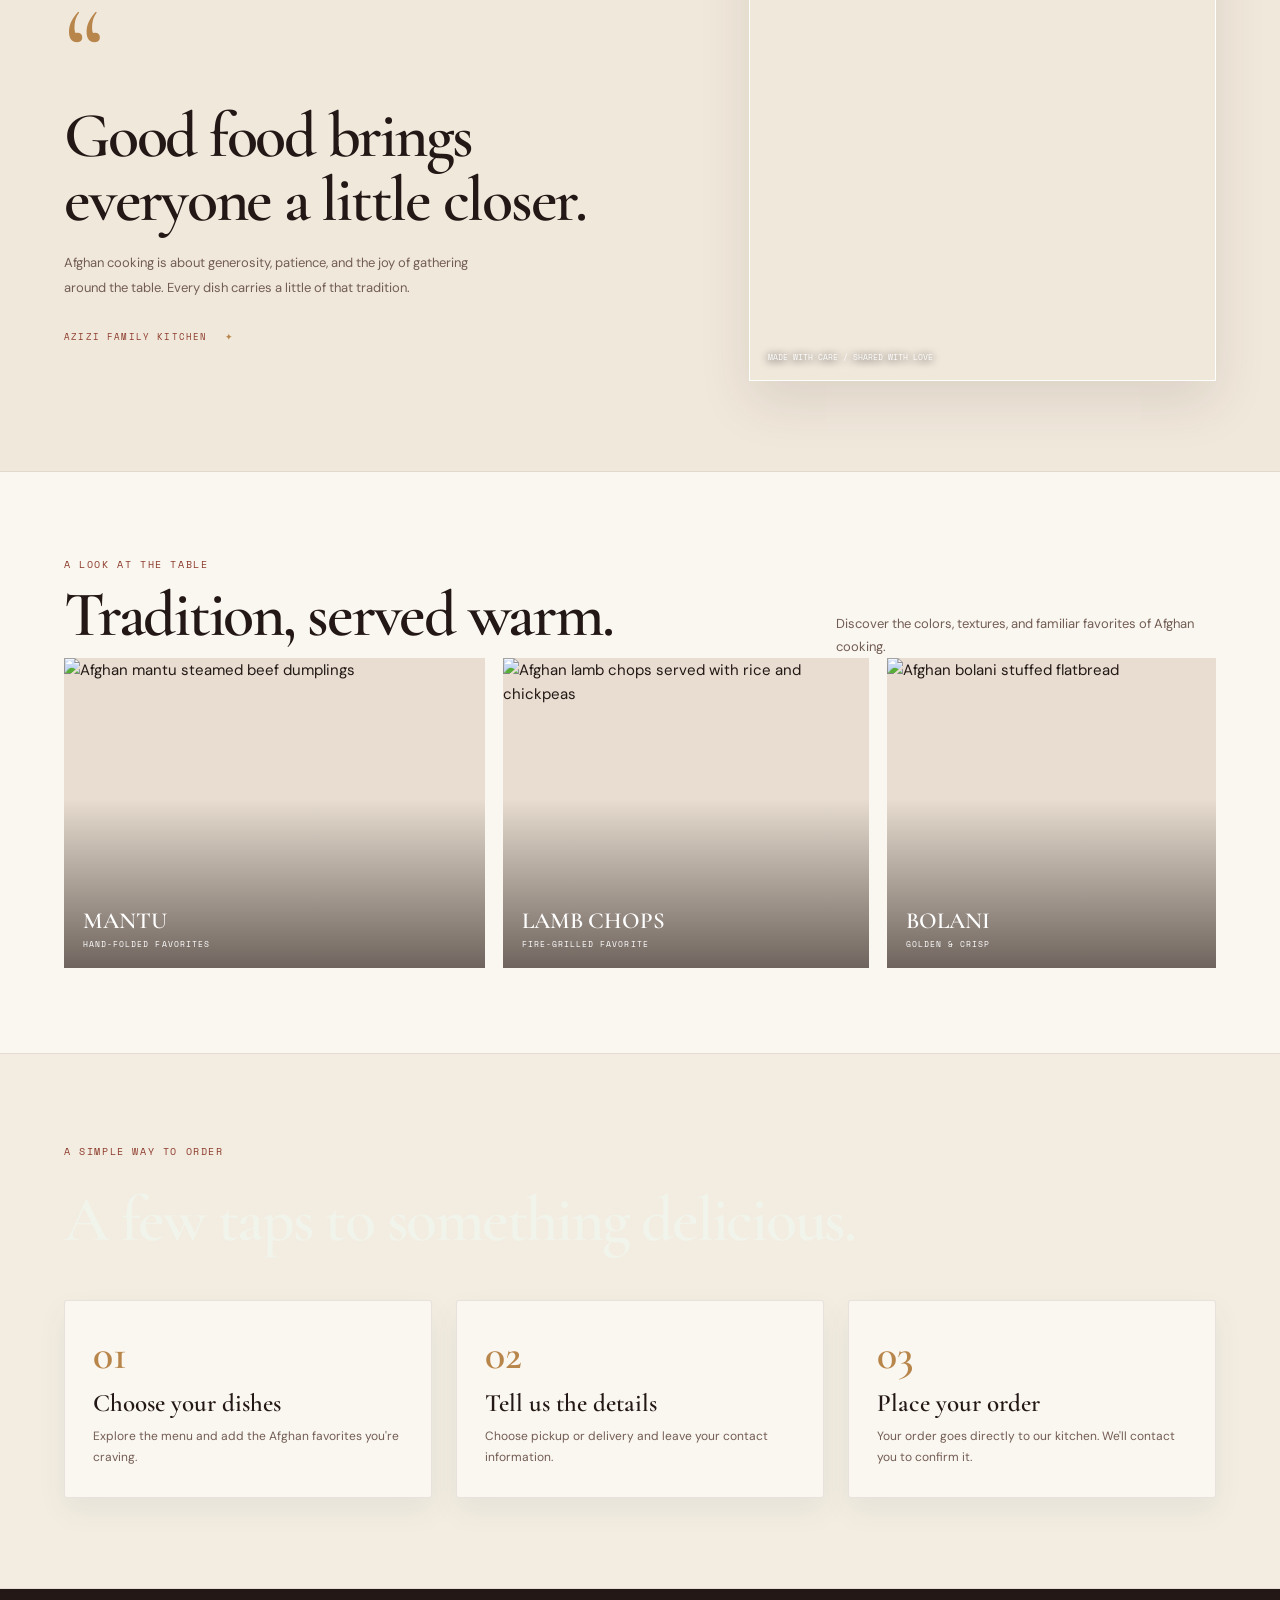
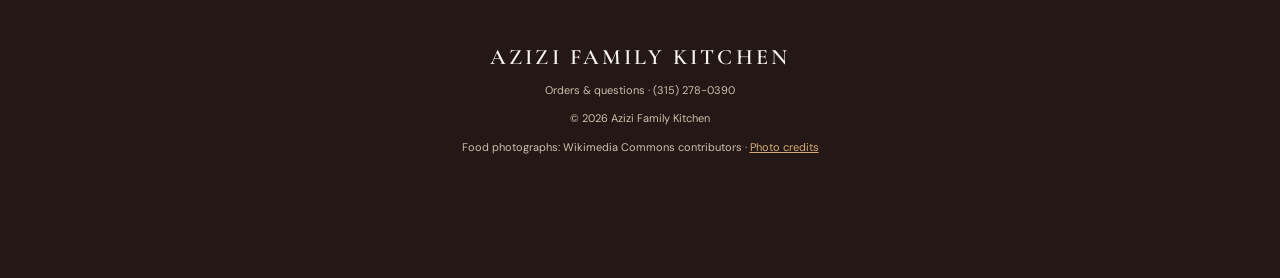
==== commit 28379c1a: "Polish HUD with scroll-aware navigation and accessibility" ====
--- a/index.html
+++ b/index.html
@@ -178,6 +178,20 @@
 }
 @media(prefers-reduced-motion:reduce){.hud-open i{animation:none}}
 
+
+/* FINAL HUD POLISH — responsive active navigation and refined motion */
+.hud-top{transition:top .28s ease,min-height .28s ease,padding .28s ease,box-shadow .28s ease}
+.hud-top.is-scrolled{top:9px;min-height:66px;padding-top:7px;padding-bottom:7px;box-shadow:0 12px 38px rgba(48,29,18,.14),inset 0 1px 0 #fff}
+.hud-actions a[aria-current="location"],.hud-dock a[aria-current="location"]{background:#eadbca;color:#873b2d}
+.hud-actions a[aria-current="location"]{box-shadow:inset 0 0 0 1px #8c3b2b16}
+.hud-dock a[aria-current="location"]{box-shadow:inset 0 0 0 1px #8c3b2b18}
+.hud-open{box-shadow:inset 0 1px 0 #fff,0 4px 12px #44301a08}
+.hud-open i{flex:0 0 7px}
+.hud-top:focus-within,.hud-dock:focus-within{outline:2px solid #b8864b;outline-offset:3px}
+.hud-actions a:focus-visible,.hud-dock a:focus-visible,.hud-dock button:focus-visible,.hud-actions button:focus-visible{outline:2px solid #b8864b;outline-offset:3px}
+@media(max-width:650px){.hud-top.is-scrolled{top:5px;min-height:56px}.hud-dock a[aria-current="location"]{background:#eadbca}}
+@media(prefers-reduced-motion:reduce){.hud-top{transition:none}}
+
 </style></head><body>
 <header class="hud-top"><a class="brand hud-brand" href="#"><span class="mark">AZ</span><span><strong>AZIZI FAMILY KITCHEN</strong><small>TRADITION · FLAVOR · FAMILY</small></span></a><div class="hud-open"><i></i><span>ORDERING OPEN</span><b>·</b><span>PICKUP &amp; DELIVERY</span></div><nav class="hud-actions"><a href="#menu">Menu</a><a href="#story">Our Story</a><a href="#contact">Contact</a><button class="cartbtn" id="openCart">Order Online <span id="count">0</span></button></nav></header>
 <main><div class="hero wrap" id="home"><div class="hero-copy"><div class="eyebrow">AFGHAN CUISINE · MADE WITH CARE</div><h1>A taste of <em>home,</em><br>made to be shared.</h1><p>From fragrant Kabuli pulao to handmade mantu and freshly grilled kebabs, discover the comfort and generous flavor of Afghan cooking.</p><div class="actions"><a class="primary" href="#menu">Explore the menu <span>↗</span></a><button class="secondary" id="heroCart">Start your order</button></div><div class="hero-note"><span>✦</span> FAMILY ROOTED · FRESHLY PREPARED · FULL OF FLAVOR</div></div><div class="heroimg"><img src="https://snapcalorie-webflow-website.s3.us-east-2.amazonaws.com/media/food_pics_v2/medium/kabuli_pulao_afghan_dish.jpg" alt="Close-up of Afghan Kabuli pulao with lamb, carrots and raisins"><div class="hero-tag"><span>HOUSE FAVORITE</span><b>KABULI PULAO</b></div><div class="photo-index">AZFK / 01</div></div></div>
@@ -217,4 +231,25 @@
 $("#fulfillment").onchange=()=>{$("#addressField").hidden=$("#fulfillment").value!=="delivery";$("#address").required=$("#fulfillment").value==="delivery"};
 $("#orderForm").addEventListener("submit",async e=>{e.preventDefault();if(!Object.keys(cart).length){toast("Add at least one dish first.");return}const type=$("#fulfillment").value;if(type==="delivery"&&$("#address").value.trim().length<8){toast("Please enter your full delivery address.");return}const btn=$("#placeOrder");btn.disabled=true;btn.textContent="Sending your order…";const payload={customer_name:$("#customer").value.trim(),customer_phone:$("#phone").value.trim(),customer_email:$("#email").value.trim()||null,fulfillment_type:type,delivery_address:type==="delivery"?$("#address").value.trim():null,customer_notes:$("#notes").value.trim()||null,items:Object.keys(cart).map(id=>({id:Number(id),quantity:cart[id]}))};try{const res=await fetch(ORDER_URL,{method:"POST",headers:{"Content-Type":"application/json","apikey":SUPABASE_KEY,"Authorization":"Bearer "+SUPABASE_KEY},body:JSON.stringify(payload)});const data=await res.json();if(!res.ok)throw new Error(data.error||"Your order could not be submitted.");const orderNo=data.order?.id?data.order.id.slice(0,8).toUpperCase():"received";toast("Order received! Reference #"+orderNo+". We'll contact you to confirm.");Object.keys(cart).forEach(k=>delete cart[k]);$("#orderForm").reset();$("#addressField").hidden=true;renderCart();setTimeout(()=>openCart(false),900)}catch(err){toast(err.message||"Connection problem. Please try again.");}finally{btn.disabled=false;btn.innerHTML='Place order · <span id="buttonTotal">'+money(total())+'</span>'}});
 $("#year").textContent=new Date().getFullYear();renderMenu();renderCart();
+
+/* HUD interaction: compact on scroll and highlight the section in view */
+(()=>{
+ const top=document.querySelector(".hud-top");
+ const links=[...document.querySelectorAll(".hud-actions a[href^='#'],.hud-dock a[href^='#']")];
+ const sections=[...new Set(links.map(a=>document.querySelector(a.getAttribute("href"))).filter(Boolean))];
+ const update=()=>top?.classList.toggle("is-scrolled",window.scrollY>36);
+ update();window.addEventListener("scroll",update,{passive:true});
+ if("IntersectionObserver" in window){
+  const observer=new IntersectionObserver(entries=>{
+   const visible=entries.filter(e=>e.isIntersecting).sort((a,b)=>b.intersectionRatio-a.intersectionRatio)[0];
+   if(!visible)return;
+   links.forEach(a=>{
+    if(a.getAttribute("href")==="#"+visible.target.id)a.setAttribute("aria-current","location");
+    else a.removeAttribute("aria-current");
+   });
+  },{rootMargin:"-22% 0px -58% 0px",threshold:[0,.15,.35,.6]});
+  sections.forEach(s=>observer.observe(s));
+ }
+})();
+
 </script></body></html>
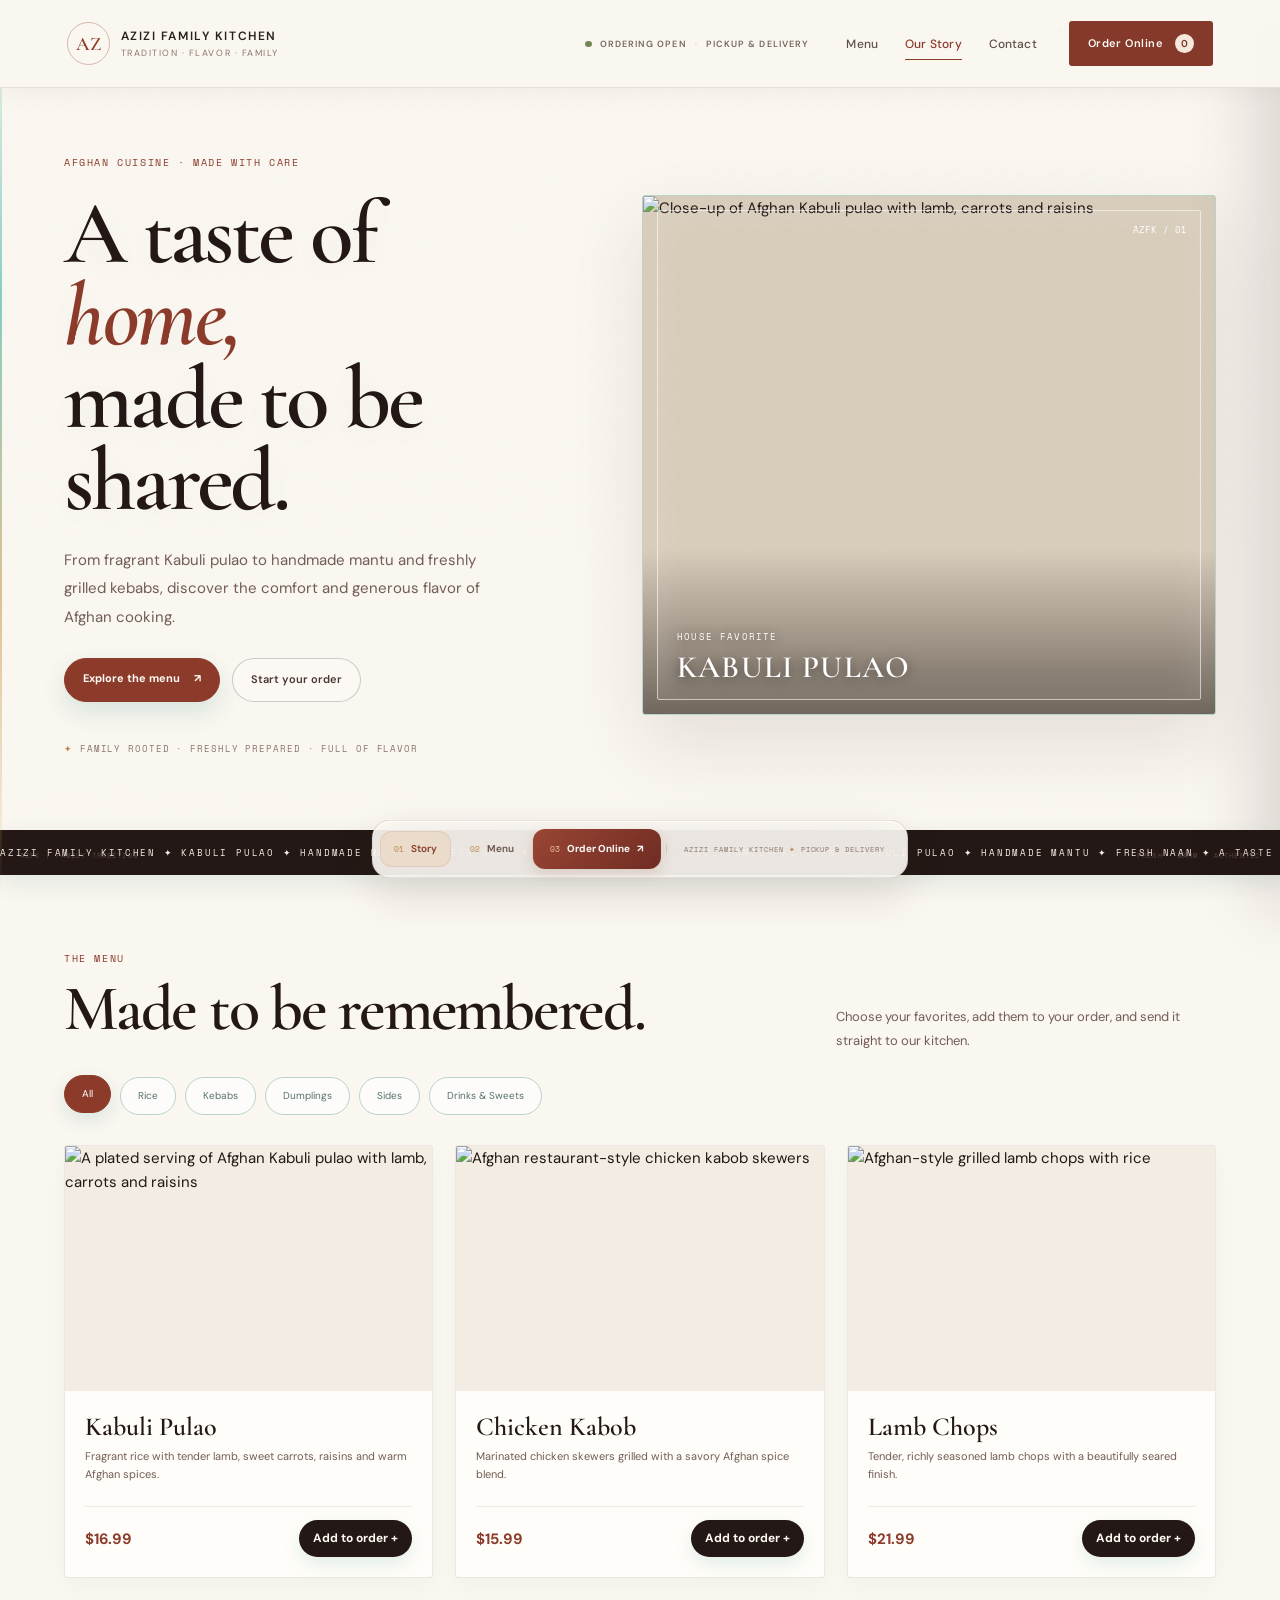
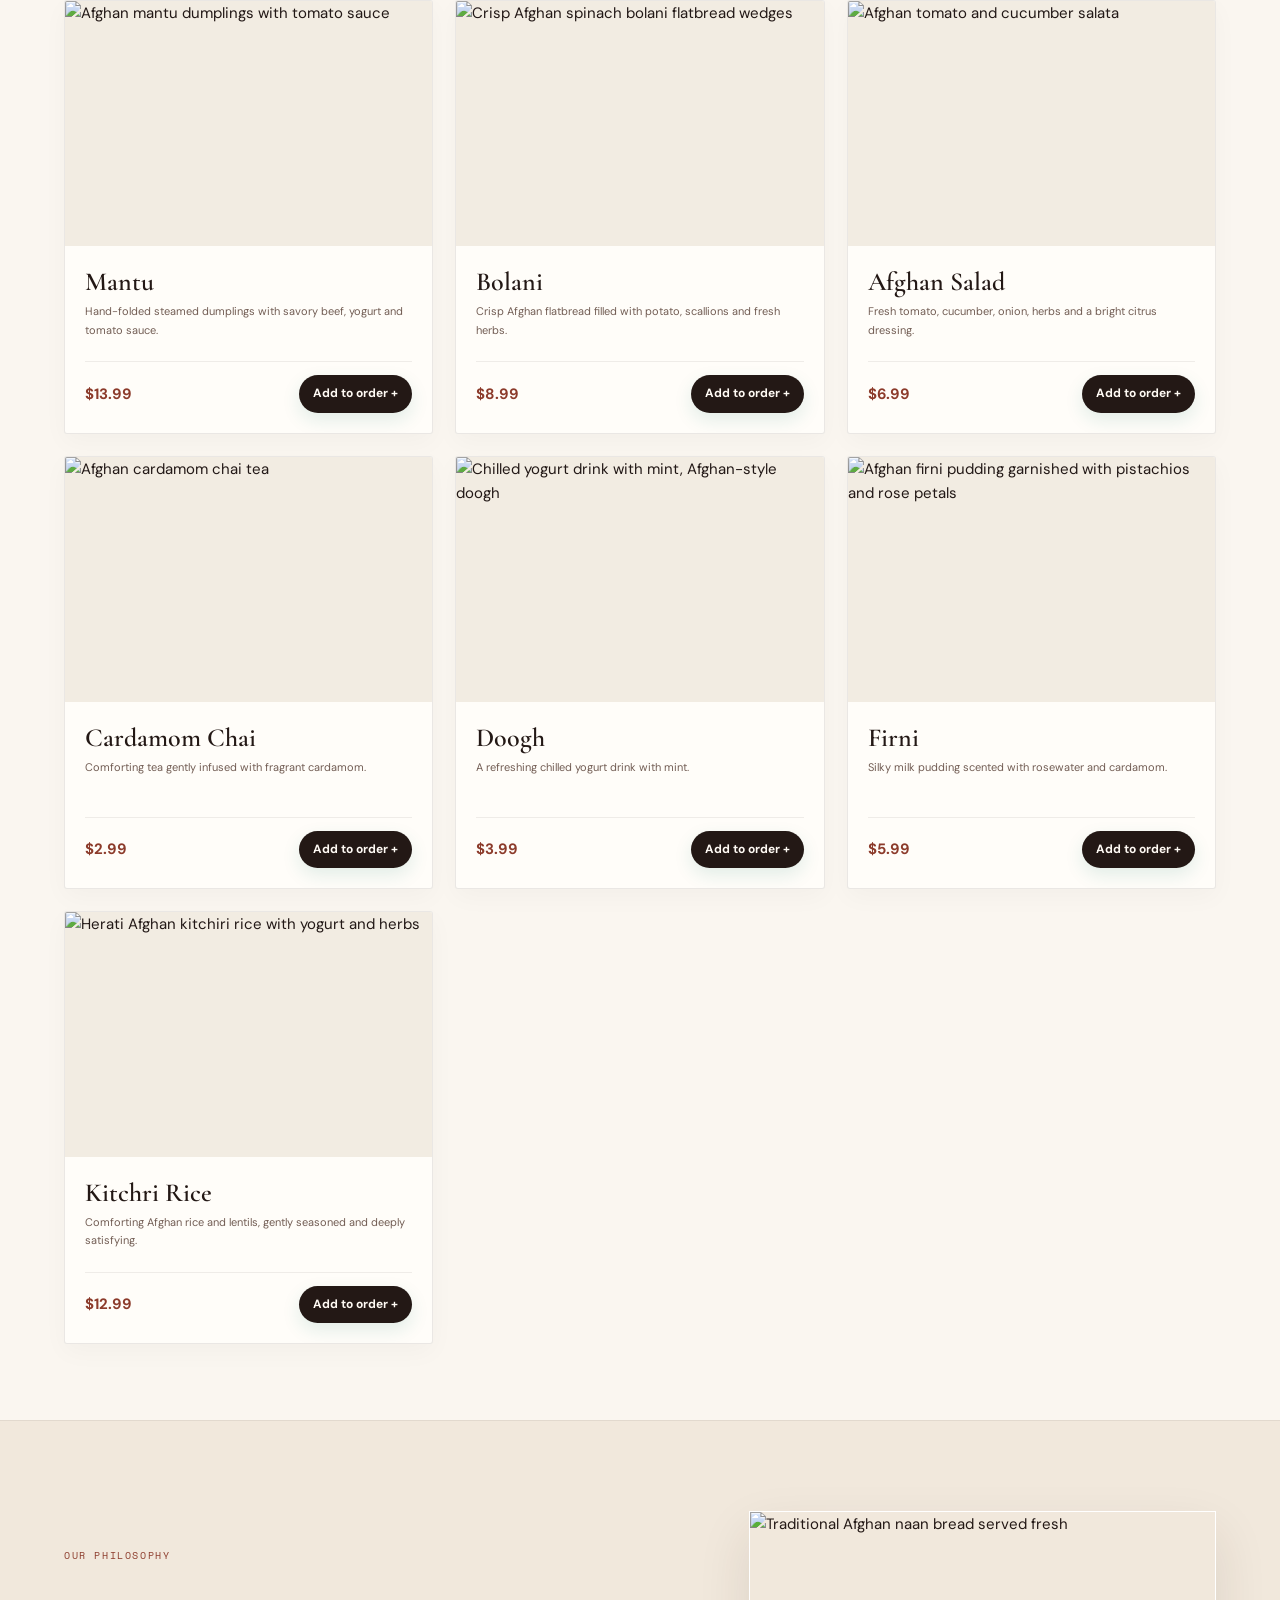
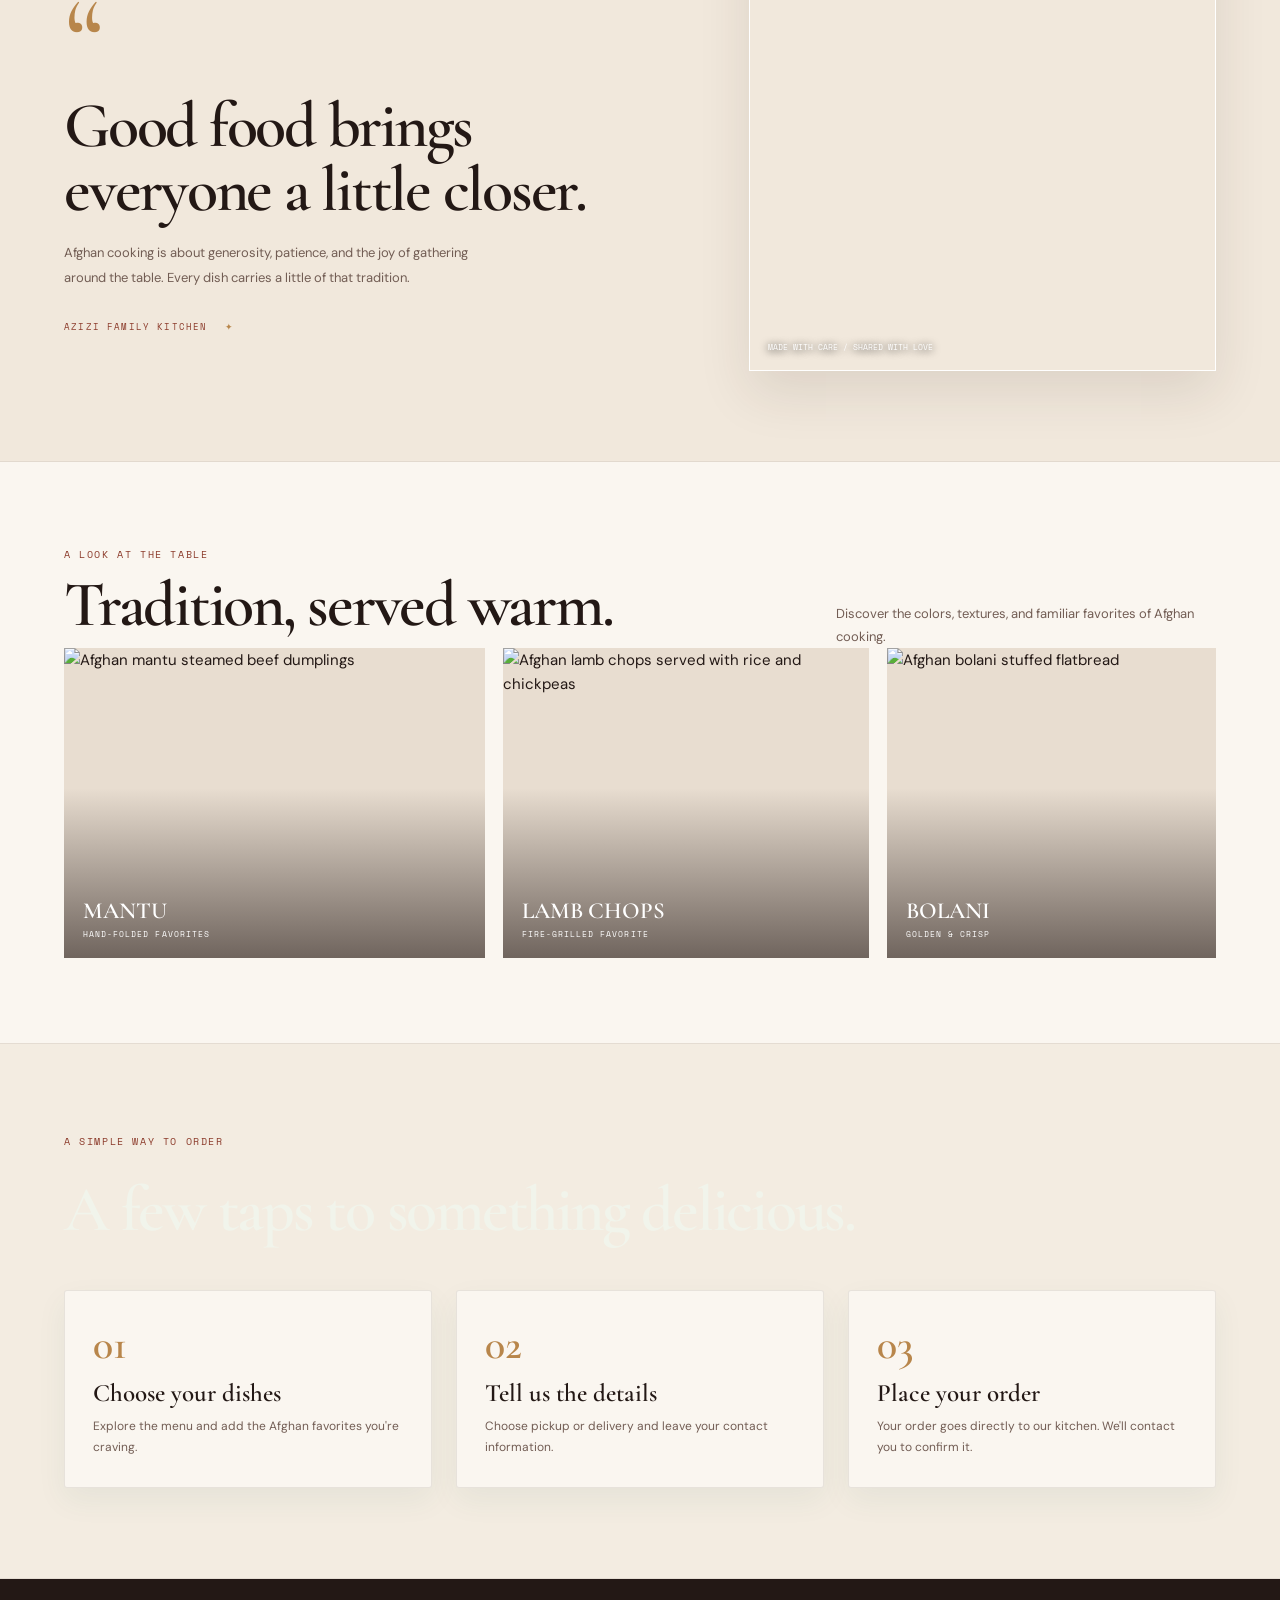
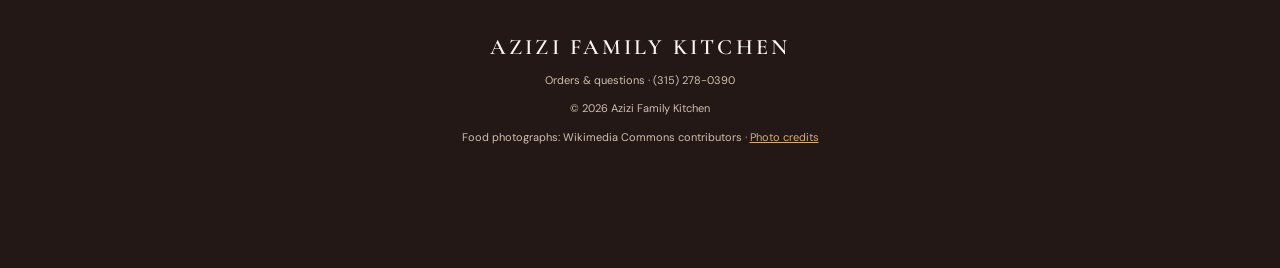
==== commit 8e2edc2b: "Redesign top navigation as a refined restaurant-style header" ====
--- a/index.html
+++ b/index.html
@@ -192,6 +192,69 @@
 @media(max-width:650px){.hud-top.is-scrolled{top:5px;min-height:56px}.hud-dock a[aria-current="location"]{background:#eadbca}}
 @media(prefers-reduced-motion:reduce){.hud-top{transition:none}}
 
+
+/* REFINED RESTAURANT HEADER — editorial, calm, and unmistakably human */
+.hud-top{
+ position:fixed;inset:0 0 auto;left:0;transform:none;width:100%;min-height:88px;
+ padding:12px clamp(20px,5.2vw,82px);display:grid;
+ grid-template-columns:minmax(220px,1fr) auto auto;align-items:center;gap:clamp(18px,3vw,48px);
+ border:0;border-bottom:1px solid #4a30221c;border-radius:0;
+ background:rgba(250,246,240,.97);backdrop-filter:blur(12px);-webkit-backdrop-filter:blur(12px);
+ box-shadow:0 5px 22px rgba(48,29,18,.045);
+}
+.hud-top:before{display:none}
+.hud-brand{gap:11px;text-decoration:none}
+.hud-brand .mark{
+ width:43px;height:43px;flex:0 0 43px;border-radius:50%;
+ border:1px solid #8c3b2b55;background:transparent;color:#8c3b2b;
+ box-shadow:none;font:600 19px "Cormorant Garamond",Georgia,serif;
+}
+.hud-brand strong{font:600 12px "DM Sans",sans-serif;letter-spacing:.13em;color:#2b211c}
+.hud-brand small{font:9px "DM Sans",sans-serif;letter-spacing:.17em;color:#8b766b}
+.hud-open{
+ justify-self:center;display:flex;align-items:center;gap:8px;padding:0;
+ border:0;border-radius:0;background:transparent;box-shadow:none;
+ color:#75685e;font:600 9px "DM Sans",sans-serif;letter-spacing:.12em;
+}
+.hud-open i{width:6px;height:6px;background:#728653;border-radius:50%;box-shadow:none;animation:none}
+.hud-open b{color:#c2a88f;font-weight:400}
+.hud-actions{
+ justify-self:end;display:flex;align-items:center;gap:clamp(14px,2.1vw,30px);
+ padding:0;border:0;border-radius:0;background:transparent;
+}
+.hud-actions a{
+ padding:8px 0;border-radius:0;background:transparent;
+ color:#5f5048;font:500 12px "DM Sans",sans-serif;letter-spacing:.015em;
+}
+.hud-actions a:hover{background:transparent;color:#8c3b2b;transform:none}
+.hud-actions a[aria-current="location"]{background:transparent;color:#8c3b2b;box-shadow:inset 0 -1px #8c3b2b}
+.hud-actions .cartbtn{
+ margin-left:5px;padding:13px 19px;border:0;border-radius:3px;
+ background:#85392b;color:#fffaf4;box-shadow:none;
+ font:600 11px "DM Sans",sans-serif;letter-spacing:.04em;
+}
+.hud-actions .cartbtn:hover{background:#6f2e23;transform:translateY(-1px);box-shadow:0 5px 14px #8c3b2b20}
+.hud-actions .cartbtn span{width:19px;height:19px;margin-left:9px;background:#f6e9dc;color:#783327}
+.hero{padding-top:155px}
+.hud-top.is-scrolled{top:0;min-height:74px;padding-top:8px;padding-bottom:8px;box-shadow:0 4px 18px rgba(48,29,18,.06)}
+@media(max-width:1050px){
+ .hud-top{min-height:78px;grid-template-columns:minmax(200px,1fr) auto;gap:14px;padding-inline:25px}
+ .hud-open{display:none}
+ .hud-actions{grid-column:2;grid-row:1;gap:18px}
+ .hero{padding-top:135px}
+}
+@media(max-width:650px){
+ .hud-top{top:0;width:100%;min-height:66px;padding:8px 14px;grid-template-columns:minmax(0,1fr) auto;gap:8px}
+ .hud-brand{gap:8px}.hud-brand .mark{width:36px;height:36px;flex-basis:36px;font-size:16px}
+ .hud-brand strong{font-size:9px;letter-spacing:.1em}.hud-brand small{font-size:7px;letter-spacing:.12em}
+ .hud-actions{gap:0}.hud-actions a{display:none}
+ .hud-actions .cartbtn{margin:0;padding:11px 12px;font-size:9px}
+ .hud-actions .cartbtn span{width:18px;height:18px}
+ .hero{padding-top:105px}
+ .hud-top.is-scrolled{top:0;min-height:60px;padding-top:6px;padding-bottom:6px}
+}
+@media(prefers-reduced-motion:reduce){.hud-top{transition:none}}
+
 </style></head><body>
 <header class="hud-top"><a class="brand hud-brand" href="#"><span class="mark">AZ</span><span><strong>AZIZI FAMILY KITCHEN</strong><small>TRADITION · FLAVOR · FAMILY</small></span></a><div class="hud-open"><i></i><span>ORDERING OPEN</span><b>·</b><span>PICKUP &amp; DELIVERY</span></div><nav class="hud-actions"><a href="#menu">Menu</a><a href="#story">Our Story</a><a href="#contact">Contact</a><button class="cartbtn" id="openCart">Order Online <span id="count">0</span></button></nav></header>
 <main><div class="hero wrap" id="home"><div class="hero-copy"><div class="eyebrow">AFGHAN CUISINE · MADE WITH CARE</div><h1>A taste of <em>home,</em><br>made to be shared.</h1><p>From fragrant Kabuli pulao to handmade mantu and freshly grilled kebabs, discover the comfort and generous flavor of Afghan cooking.</p><div class="actions"><a class="primary" href="#menu">Explore the menu <span>↗</span></a><button class="secondary" id="heroCart">Start your order</button></div><div class="hero-note"><span>✦</span> FAMILY ROOTED · FRESHLY PREPARED · FULL OF FLAVOR</div></div><div class="heroimg"><img src="https://snapcalorie-webflow-website.s3.us-east-2.amazonaws.com/media/food_pics_v2/medium/kabuli_pulao_afghan_dish.jpg" alt="Close-up of Afghan Kabuli pulao with lamb, carrots and raisins"><div class="hero-tag"><span>HOUSE FAVORITE</span><b>KABULI PULAO</b></div><div class="photo-index">AZFK / 01</div></div></div>
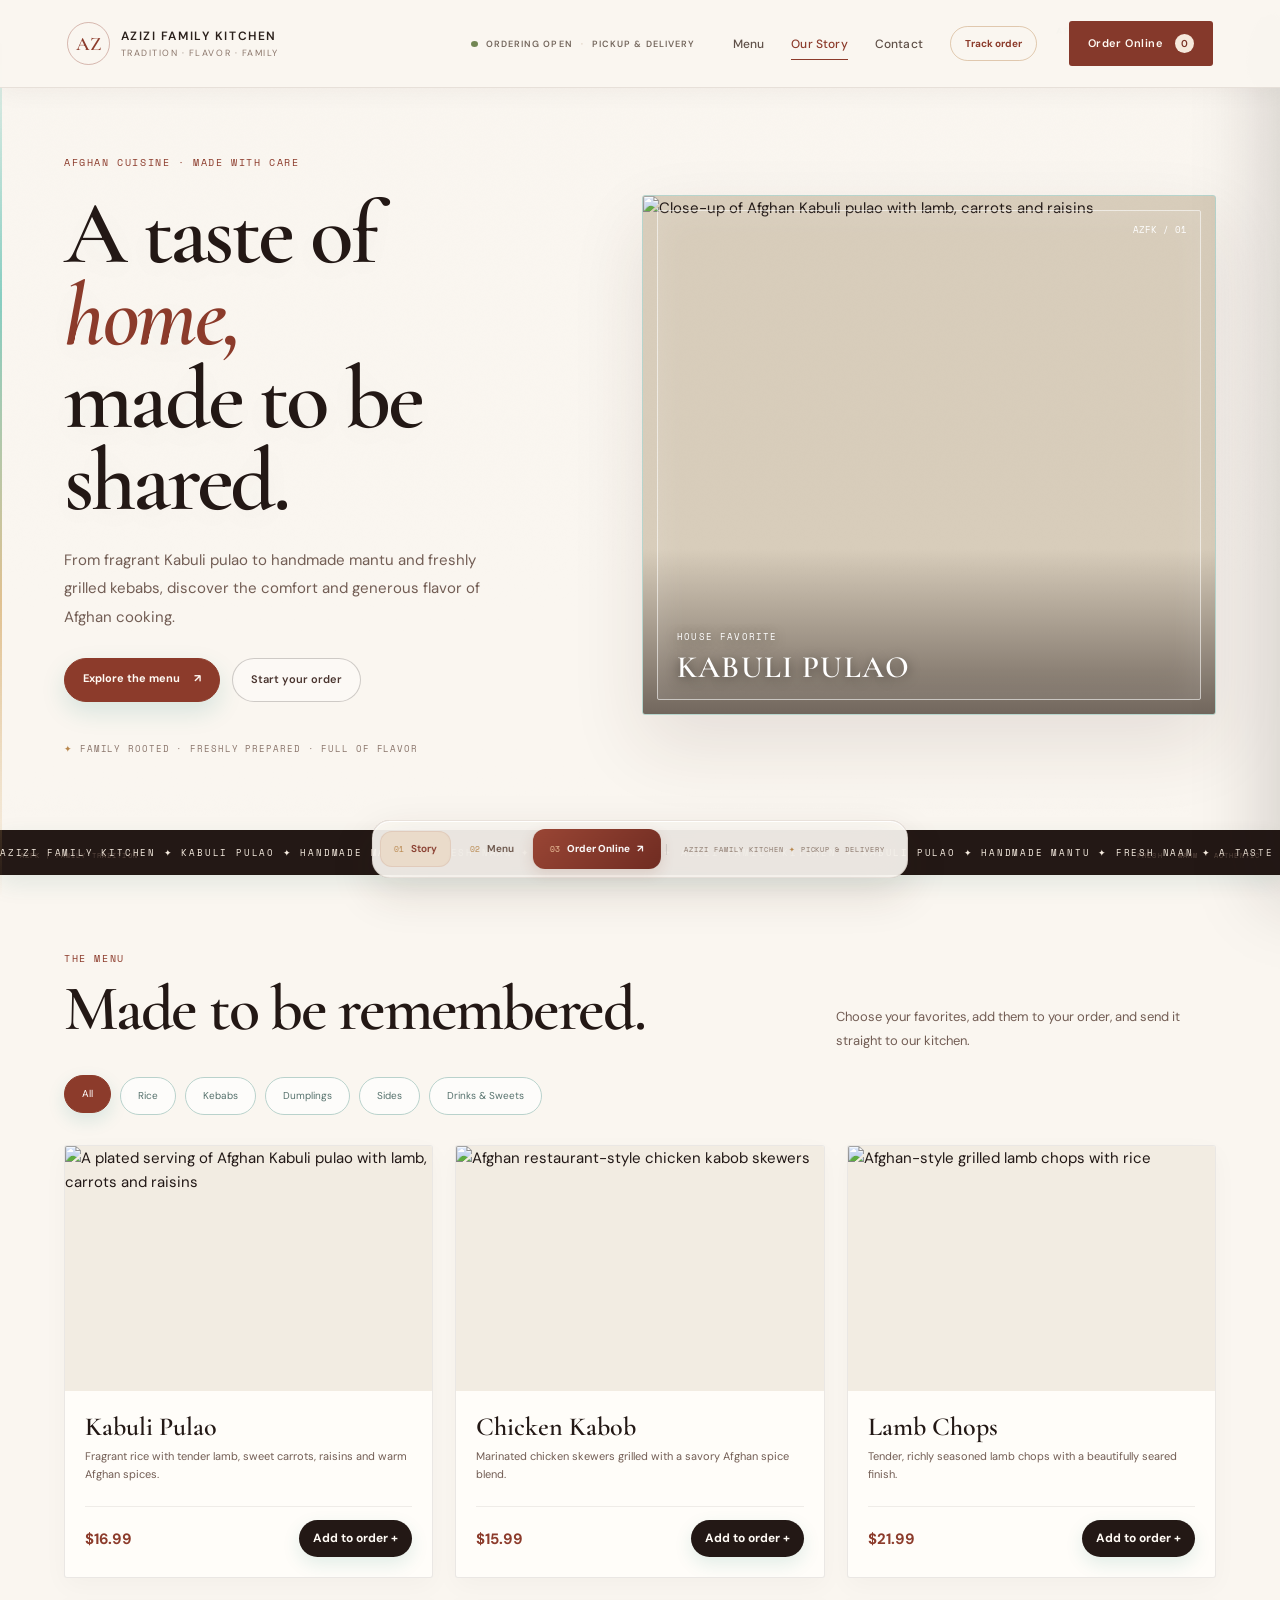
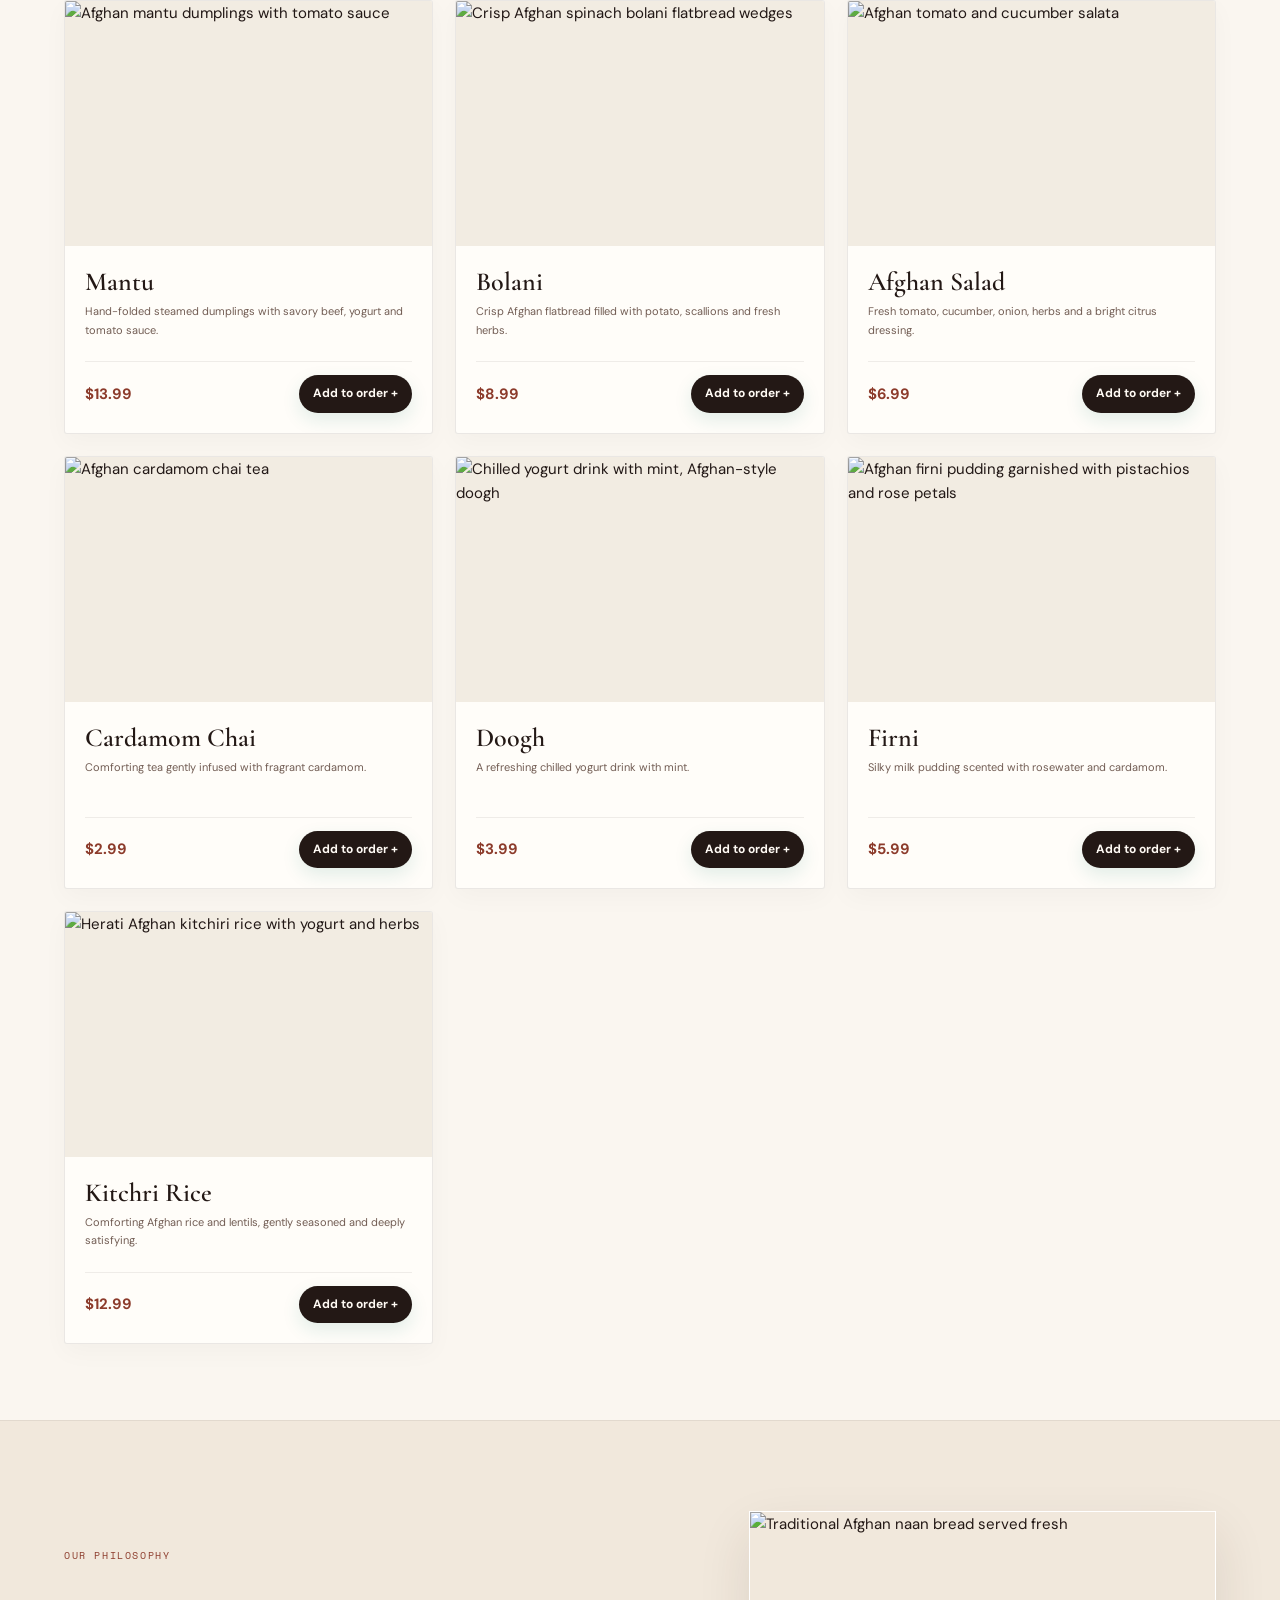
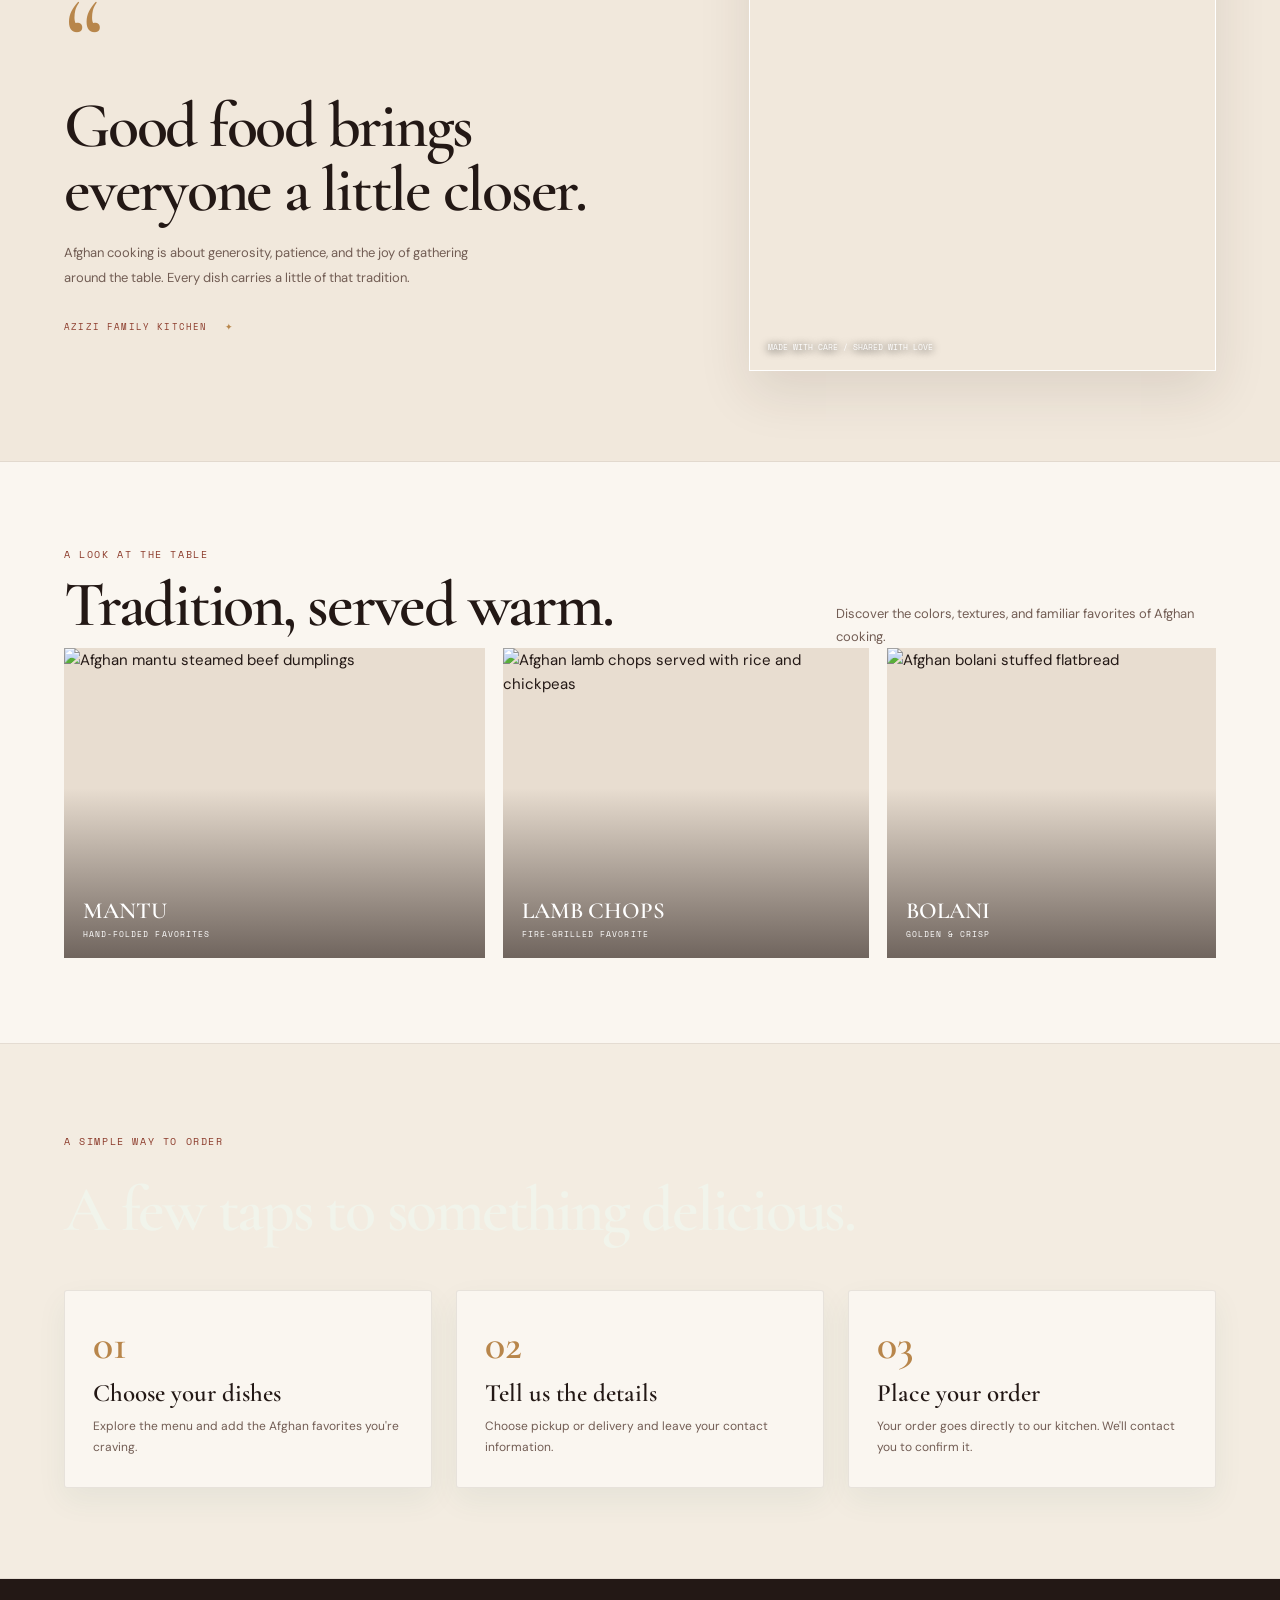
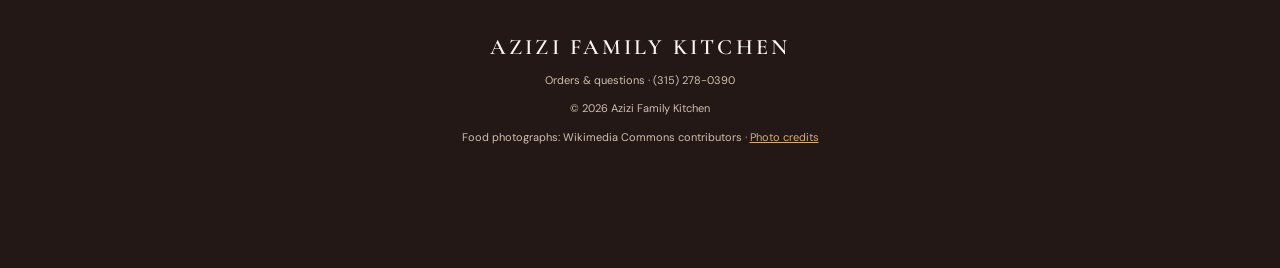
==== commit d91b82f1: "Add animated HUD and customer order tracking" ====
--- a/index.html
+++ b/index.html
@@ -255,18 +255,39 @@
 }
 @media(prefers-reduced-motion:reduce){.hud-top{transition:none}}
 
+
+/* Motion-rich HUD and customer order tracker */
+.hud-top{transition:transform .45s cubic-bezier(.2,.8,.2,1),box-shadow .35s,background .35s}
+.hud-top:before{content:"";position:absolute;inset:-1px;border-radius:inherit;padding:1px;background:linear-gradient(115deg,#b8864b66,transparent 28%,#8c3b2b40 55%,transparent 78%,#b8864b66);-webkit-mask:linear-gradient(#fff 0 0) content-box,linear-gradient(#fff 0 0);-webkit-mask-composite:xor;mask-composite:exclude;pointer-events:none;opacity:.7;animation:hud-border-flow 9s linear infinite}
+.hud-brand .mark{transition:transform .5s cubic-bezier(.2,.8,.2,1),box-shadow .35s}.hud-brand:hover .mark{transform:rotate(-12deg) scale(1.08);box-shadow:0 0 0 6px #8c3b2b12,0 0 24px #b8864b55}
+.hud-actions a{position:relative}.hud-actions a:after{content:"";position:absolute;left:0;right:100%;bottom:-7px;height:1px;background:#b8864b;transition:right .3s}.hud-actions a:hover:after{right:0}
+.hud-dock{animation:dock-enter .8s .3s both}.hud-dock a,.hud-dock button{transition:transform .25s,color .25s,background .25s}.hud-dock a:hover,.hud-dock button:hover{transform:translateY(-3px)}
+.hero-copy>*{animation:hero-reveal .8s both}.hero-copy>*:nth-child(2){animation-delay:.12s}.hero-copy>*:nth-child(3){animation-delay:.22s}.hero-copy>*:nth-child(4){animation-delay:.32s}
+.heroimg{animation:hero-image-in 1.1s .12s both}.heroimg img{transition:transform 1.2s cubic-bezier(.2,.7,.2,1),filter .6s}.heroimg:hover img{transform:scale(1.045);filter:saturate(1.08)}
+.add:active,.primary:active,.cartbtn:active{transform:scale(.97)}
+.hud-track-trigger{border:1px solid #b8864b66;background:transparent;color:#8c3b2b;border-radius:999px;padding:10px 14px;font:10px "DM Sans",sans-serif;font-weight:700;cursor:pointer;transition:.25s}.hud-track-trigger:hover{background:#8c3b2b0d;transform:translateY(-2px)}
+.track-scrim{position:fixed;inset:0;z-index:40;background:#21171288;backdrop-filter:blur(8px);display:grid;place-items:center;padding:18px;opacity:0;visibility:hidden;transition:opacity .3s,visibility .3s}.track-scrim.show{opacity:1;visibility:visible}
+.track-card{width:min(510px,100%);background:#faf6f0;color:#231815;border:1px solid #b8864b66;border-radius:18px;padding:28px;box-shadow:0 30px 100px #160d0a55;transform:translateY(18px) scale(.98);transition:transform .35s cubic-bezier(.2,.8,.2,1)}.track-scrim.show .track-card{transform:none}
+.track-head{display:flex;align-items:start;justify-content:space-between;gap:15px}.track-kicker{font:9px "Space Mono",monospace;letter-spacing:.16em;color:#8c3b2b}.track-card h2{font:600 32px "Cormorant Garamond",serif;margin:5px 0 14px}
+.track-close{border:1px solid #23181525;background:transparent;border-radius:50%;width:34px;height:34px;font-size:20px;cursor:pointer}.track-form{display:grid;gap:10px}.track-form input{width:100%;border:1px solid #d8c9bb;background:#fffdf9;color:#231815;border-radius:8px;padding:13px}.track-form button{border:0;border-radius:8px;background:#8c3b2b;color:white;padding:13px;font-weight:700;cursor:pointer}
+.track-result{margin-top:18px;padding:17px;border:1px solid #e2d5c8;border-radius:12px;background:#fffdf9;display:none}.track-result.show{display:block;animation:hero-reveal .35s both}.track-result .status-line{display:flex;align-items:center;gap:10px;font-weight:700;font-size:17px}.track-pulse{width:9px;height:9px;border-radius:50%;background:#8c3b2b;box-shadow:0 0 0 5px #8c3b2b18;animation:live-pulse 1.8s infinite}
+.track-steps{display:grid;grid-template-columns:repeat(4,1fr);gap:5px;margin:17px 0 8px}.track-step{height:4px;border-radius:5px;background:#e9ded3}.track-step.done{background:linear-gradient(90deg,#8c3b2b,#b8864b)}.track-meta{font-size:11px;color:#806b61;margin:8px 0 0}.track-error{font-size:12px;color:#a02f24;margin:8px 0 0;min-height:16px}
+@keyframes hud-border-flow{to{filter:hue-rotate(35deg)}}@keyframes hero-reveal{from{opacity:0;transform:translateY(17px)}to{opacity:1;transform:translateY(0)}}@keyframes hero-image-in{from{opacity:0;transform:translateX(22px) scale(.985)}to{opacity:1;transform:translateX(0) scale(1)}}@keyframes dock-enter{from{opacity:0;transform:translate(-50%,18px)}to{opacity:1;transform:translate(-50%,0)}}
+@media(max-width:700px){.hud-track-trigger{display:none}.track-card{padding:22px}.track-card h2{font-size:28px}}@media(prefers-reduced-motion:reduce){.hud-top:before,.hero-copy>*,.heroimg,.hud-dock{animation:none!important}.hud-brand .mark,.hud-actions a:after{transition:none!important}}
+
 </style></head><body>
-<header class="hud-top"><a class="brand hud-brand" href="#"><span class="mark">AZ</span><span><strong>AZIZI FAMILY KITCHEN</strong><small>TRADITION · FLAVOR · FAMILY</small></span></a><div class="hud-open"><i></i><span>ORDERING OPEN</span><b>·</b><span>PICKUP &amp; DELIVERY</span></div><nav class="hud-actions"><a href="#menu">Menu</a><a href="#story">Our Story</a><a href="#contact">Contact</a><button class="cartbtn" id="openCart">Order Online <span id="count">0</span></button></nav></header>
+<header class="hud-top"><a class="brand hud-brand" href="#"><span class="mark">AZ</span><span><strong>AZIZI FAMILY KITCHEN</strong><small>TRADITION · FLAVOR · FAMILY</small></span></a><div class="hud-open"><i></i><span>ORDERING OPEN</span><b>·</b><span>PICKUP &amp; DELIVERY</span></div><nav class="hud-actions"><a href="#menu">Menu</a><a href="#story">Our Story</a><a href="#contact">Contact</a><button class="hud-track-trigger" id="openTracker" type="button">Track order</button><button class="cartbtn" id="openCart">Order Online <span id="count">0</span></button></nav></header>
 <main><div class="hero wrap" id="home"><div class="hero-copy"><div class="eyebrow">AFGHAN CUISINE · MADE WITH CARE</div><h1>A taste of <em>home,</em><br>made to be shared.</h1><p>From fragrant Kabuli pulao to handmade mantu and freshly grilled kebabs, discover the comfort and generous flavor of Afghan cooking.</p><div class="actions"><a class="primary" href="#menu">Explore the menu <span>↗</span></a><button class="secondary" id="heroCart">Start your order</button></div><div class="hero-note"><span>✦</span> FAMILY ROOTED · FRESHLY PREPARED · FULL OF FLAVOR</div></div><div class="heroimg"><img src="https://snapcalorie-webflow-website.s3.us-east-2.amazonaws.com/media/food_pics_v2/medium/kabuli_pulao_afghan_dish.jpg" alt="Close-up of Afghan Kabuli pulao with lamb, carrots and raisins"><div class="hero-tag"><span>HOUSE FAVORITE</span><b>KABULI PULAO</b></div><div class="photo-index">AZFK / 01</div></div></div>
 <div class="marquee"><div>AZIZI FAMILY KITCHEN ✦ KABULI PULAO ✦ HANDMADE MANTU ✦ FRESH NAAN ✦ A TASTE OF HOME ✦ AZIZI FAMILY KITCHEN ✦ KABULI PULAO ✦ HANDMADE MANTU ✦ FRESH NAAN ✦ A TASTE OF HOME ✦</div></div>
 <section class="wrap" id="menu"><div class="sectionhead"><div><div class="eyebrow">The menu</div><h2>Made to be remembered.</h2></div><p>Choose your favorites, add them to your order, and send it straight to our kitchen.</p></div><div class="filters" id="filters"></div><div class="menu" id="menuGrid"></div></section>
 <section class="story" id="story"><div class="wrap story-layout"><div class="story-copy"><div class="eyebrow">OUR PHILOSOPHY</div><div class="quote-mark">“</div><h2>Good food brings everyone a little closer.</h2><p>Afghan cooking is about generosity, patience, and the joy of gathering around the table. Every dish carries a little of that tradition.</p><div class="story-sign">AZIZI FAMILY KITCHEN <span>✦</span></div></div><div class="story-photo"><img loading="lazy" src="https://www.kingarthurbaking.com/sites/default/files/2025-05/afghan-naan-3_1221.jpg" alt="Traditional Afghan naan bread served fresh"><span>MADE WITH CARE / SHARED WITH LOVE</span></div></div></section><section class="gallery wrap" id="gallery"><div class="sectionhead"><div><div class="eyebrow">A LOOK AT THE TABLE</div><h2>Tradition, served warm.</h2></div><p>Discover the colors, textures, and familiar favorites of Afghan cooking.</p></div><div class="gallery-grid"><figure><img loading="lazy" src="https://images.pexels.com/photos/12716775/pexels-photo-12716775.jpeg?auto=compress&dpr=1&w=1400" alt="Afghan mantu steamed beef dumplings"><figcaption>MANTU <small>HAND-FOLDED FAVORITES</small></figcaption></figure><figure><img loading="lazy" src="https://static.wixstatic.com/media/f92bce_22d6cb3b967c4a948ef1e398e4a82b26~mv2.jpeg" alt="Afghan lamb chops served with rice and chickpeas"><figcaption>LAMB CHOPS <small>FIRE-GRILLED FAVORITE</small></figcaption></figure><figure><img loading="lazy" src="https://vforveggy.com/img/2017/03/afghan-spinach-bolani-5_hua791217e6a59221b45fc93b127482a64_1912114_2bd0eb8169eff171b1908011fe4d9da3.jpg" alt="Afghan bolani stuffed flatbread"><figcaption>BOLANI <small>GOLDEN &amp; CRISP</small></figcaption></figure></div></section><section class="story order-steps" id="how"><div class="wrap"><div class="eyebrow">A SIMPLE WAY TO ORDER</div><h2 class="steps-title">A few taps to something delicious.</h2><div class="steps"><div class="step"><b>01</b><h3>Choose your dishes</h3><p>Explore the menu and add the Afghan favorites you're craving.</p></div><div class="step"><b>02</b><h3>Tell us the details</h3><p>Choose pickup or delivery and leave your contact information.</p></div><div class="step"><b>03</b><h3>Place your order</h3><p>Your order goes directly to our kitchen. We'll contact you to confirm it.</p></div></div></div></section></main>
 <footer class="footer wrap" id="contact"><strong>AZIZI FAMILY KITCHEN</strong><p>Orders & questions · (315) 278-0390</p><p>© <span id="year"></span> Azizi Family Kitchen</p><p>Food photographs: Wikimedia Commons contributors · <a href="https://commons.wikimedia.org/wiki/Category:Cuisine_of_Afghanistan" style="color:inherit">Photo credits</a></p></footer>
-<div class="scrim" id="scrim"></div><aside class="drawer" id="drawer" aria-label="Your order"><div class="drawerhead"><h2>Your order</h2><button class="close" id="closeCart">×</button></div><div class="cartlines" id="cartLines"></div><div class="totals"><div class="totalrow"><span>Subtotal</span><span id="subtotal">$0.00</span></div><div class="totalrow"><span>Tax</span><span>Calculated at confirmation</span></div><div class="totalrow final"><span>Estimated total</span><span id="total">$0.00</span></div></div><form class="form" id="orderForm"><div class="field"><label for="customer">Your name</label><input id="customer" name="customer" required minlength="2" maxlength="120" placeholder="Full name"></div><div class="field"><label for="phone">Phone number</label><input id="phone" name="phone" type="tel" required placeholder="(555) 555-5555"></div><div class="field"><label for="email">Email (optional)</label><input id="email" name="email" type="email" placeholder="you@example.com"></div><div class="field"><label for="fulfillment">Pickup or delivery</label><select id="fulfillment"><option value="pickup">Pickup</option><option value="delivery">Delivery</option></select></div><div class="field" id="addressField" hidden><label for="address">Delivery address</label><input id="address" placeholder="Street, city, ZIP"></div><div class="field"><label for="notes">Order notes (optional)</label><textarea id="notes" rows="2" placeholder="Allergies or special requests"></textarea></div><button class="primary" id="placeOrder" type="submit">Place order · <span id="buttonTotal">$0.00</span></button></form><p class="notice">No online payment is collected. We'll contact you to confirm availability, delivery details and final tax before preparing your order.</p></aside><div class="hud-dock"><a href="#story"><span>01</span>Story</a><a href="#menu"><span>02</span>Menu</a><button id="dockOrder" type="button"><span>03</span>Order Online <b>↗</b></button><div class="dock-note">AZIZI FAMILY KITCHEN <i>✦</i> PICKUP &amp; DELIVERY</div></div><div class="corner-coordinate corner-left">AZFK / FAMILY TRADITION</div><div class="corner-coordinate corner-right">FRESH · WARM · AUTHENTIC</div><div class="toast" id="toast" role="status"></div>
+<div class="scrim" id="scrim"></div><aside class="drawer" id="drawer" aria-label="Your order"><div class="drawerhead"><h2>Your order</h2><button class="close" id="closeCart">×</button></div><div class="cartlines" id="cartLines"></div><div class="totals"><div class="totalrow"><span>Subtotal</span><span id="subtotal">$0.00</span></div><div class="totalrow"><span>Tax</span><span>Calculated at confirmation</span></div><div class="totalrow final"><span>Estimated total</span><span id="total">$0.00</span></div></div><form class="form" id="orderForm"><div class="field"><label for="customer">Your name</label><input id="customer" name="customer" required minlength="2" maxlength="120" placeholder="Full name"></div><div class="field"><label for="phone">Phone number</label><input id="phone" name="phone" type="tel" required placeholder="(555) 555-5555"></div><div class="field"><label for="email">Email (optional)</label><input id="email" name="email" type="email" placeholder="you@example.com"></div><div class="field"><label for="fulfillment">Pickup or delivery</label><select id="fulfillment"><option value="pickup">Pickup</option><option value="delivery">Delivery</option></select></div><div class="field" id="addressField" hidden><label for="address">Delivery address</label><input id="address" placeholder="Street, city, ZIP"></div><div class="field"><label for="notes">Order notes (optional)</label><textarea id="notes" rows="2" placeholder="Allergies or special requests"></textarea></div><button class="primary" id="placeOrder" type="submit">Place order · <span id="buttonTotal">$0.00</span></button></form><p class="notice">No online payment is collected. We'll contact you to confirm availability, delivery details and final tax before preparing your order.</p></aside><div class="hud-dock"><a href="#story"><span>01</span>Story</a><a href="#menu"><span>02</span>Menu</a><button id="dockOrder" type="button"><span>03</span>Order Online <b>↗</b></button><div class="dock-note">AZIZI FAMILY KITCHEN <i>✦</i> PICKUP &amp; DELIVERY</div></div><div class="corner-coordinate corner-left">AZFK / FAMILY TRADITION</div><div class="corner-coordinate corner-right">FRESH · WARM · AUTHENTIC</div><div class="toast" id="toast" role="status"></div><div class="track-scrim" id="trackScrim" role="dialog" aria-modal="true" aria-labelledby="trackTitle"><section class="track-card"><div class="track-head"><div><div class="track-kicker">AZIZI FAMILY KITCHEN · ORDER UPDATES</div><h2 id="trackTitle">Follow your order</h2></div><button class="track-close" id="closeTracker" aria-label="Close">×</button></div><form class="track-form" id="trackForm"><input id="trackReference" placeholder="Order reference (full ID)" autocomplete="off" required><input id="trackPhone" type="tel" placeholder="Phone number used at checkout" autocomplete="tel" required><button type="submit" id="trackSubmit">Check order status</button></form><div class="track-error" id="trackError" role="status"></div><div class="track-result" id="trackResult"><div class="status-line"><span class="track-pulse"></span><span id="trackStatus">Order received</span></div><div class="track-steps"><i class="track-step"></i><i class="track-step"></i><i class="track-step"></i><i class="track-step"></i></div><p class="track-meta" id="trackMeta">Updates refresh automatically.</p></div></section></div>
 <script>
 const SUPABASE_URL="https://lsnsyvnguqopbvanwkec.supabase.co";
 const SUPABASE_KEY="sb_publishable_0eLg8GoCVu3Ebg3TvHQ1HQ_89dsr6ho";
 const ORDER_URL=SUPABASE_URL+"/functions/v1/submit-order";
+const STATUS_URL=SUPABASE_URL+"/functions/v1/order-status";
 const menu=[
 {id:1,name:"Kabuli Pulao",category:"Rice",price:16.99,desc:"Fragrant rice with tender lamb, sweet carrots, raisins and warm Afghan spices.",alt:"A plated serving of Afghan Kabuli pulao with lamb, carrots and raisins",img:"https://snapcalorie-webflow-website.s3.us-east-2.amazonaws.com/media/food_pics_v2/medium/kabuli_pulao_afghan_dish.jpg"},
 {id:2,name:"Chicken Kabob",category:"Kebabs",price:15.99,desc:"Marinated chicken skewers grilled with a savory Afghan spice blend.",alt:"Afghan restaurant-style chicken kabob skewers",img:"https://images.squarespace-cdn.com/content/v1/67df0f2a766e3d4498b2fe9f/50dbcb6f-1866-41fd-ba49-8e8c245864c5/chicken%2Bkabab.jpg"},
@@ -292,7 +313,7 @@
 ["#openCart","#heroCart","#dockOrder"].forEach(s=>$(s).addEventListener("click",()=>openCart(true)));
 $("#closeCart").onclick=()=>openCart(false);$("#scrim").onclick=()=>openCart(false);
 $("#fulfillment").onchange=()=>{$("#addressField").hidden=$("#fulfillment").value!=="delivery";$("#address").required=$("#fulfillment").value==="delivery"};
-$("#orderForm").addEventListener("submit",async e=>{e.preventDefault();if(!Object.keys(cart).length){toast("Add at least one dish first.");return}const type=$("#fulfillment").value;if(type==="delivery"&&$("#address").value.trim().length<8){toast("Please enter your full delivery address.");return}const btn=$("#placeOrder");btn.disabled=true;btn.textContent="Sending your order…";const payload={customer_name:$("#customer").value.trim(),customer_phone:$("#phone").value.trim(),customer_email:$("#email").value.trim()||null,fulfillment_type:type,delivery_address:type==="delivery"?$("#address").value.trim():null,customer_notes:$("#notes").value.trim()||null,items:Object.keys(cart).map(id=>({id:Number(id),quantity:cart[id]}))};try{const res=await fetch(ORDER_URL,{method:"POST",headers:{"Content-Type":"application/json","apikey":SUPABASE_KEY,"Authorization":"Bearer "+SUPABASE_KEY},body:JSON.stringify(payload)});const data=await res.json();if(!res.ok)throw new Error(data.error||"Your order could not be submitted.");const orderNo=data.order?.id?data.order.id.slice(0,8).toUpperCase():"received";toast("Order received! Reference #"+orderNo+". We'll contact you to confirm.");Object.keys(cart).forEach(k=>delete cart[k]);$("#orderForm").reset();$("#addressField").hidden=true;renderCart();setTimeout(()=>openCart(false),900)}catch(err){toast(err.message||"Connection problem. Please try again.");}finally{btn.disabled=false;btn.innerHTML='Place order · <span id="buttonTotal">'+money(total())+'</span>'}});
+$("#orderForm").addEventListener("submit",async e=>{e.preventDefault();if(!Object.keys(cart).length){toast("Add at least one dish first.");return}const type=$("#fulfillment").value;if(type==="delivery"&&$("#address").value.trim().length<8){toast("Please enter your full delivery address.");return}const btn=$("#placeOrder");btn.disabled=true;btn.textContent="Sending your order…";const payload={customer_name:$("#customer").value.trim(),customer_phone:$("#phone").value.trim(),customer_email:$("#email").value.trim()||null,fulfillment_type:type,delivery_address:type==="delivery"?$("#address").value.trim():null,customer_notes:$("#notes").value.trim()||null,items:Object.keys(cart).map(id=>({id:Number(id),quantity:cart[id]}))};try{const res=await fetch(ORDER_URL,{method:"POST",headers:{"Content-Type":"application/json","apikey":SUPABASE_KEY,"Authorization":"Bearer "+SUPABASE_KEY},body:JSON.stringify(payload)});const data=await res.json();if(!res.ok)throw new Error(data.error||"Your order could not be submitted.");const orderNo=data.order?.id?data.order.id.slice(0,8).toUpperCase():"received";toast("Order received! Reference #"+orderNo+". We'll contact you to confirm.");showOrderTracker(data.order.id,payload.customer_phone);Object.keys(cart).forEach(k=>delete cart[k]);$("#orderForm").reset();$("#addressField").hidden=true;renderCart();setTimeout(()=>openCart(false),900)}catch(err){toast(err.message||"Connection problem. Please try again.");}finally{btn.disabled=false;btn.innerHTML='Place order · <span id="buttonTotal">'+money(total())+'</span>'}});
 $("#year").textContent=new Date().getFullYear();renderMenu();renderCart();
 
 /* HUD interaction: compact on scroll and highlight the section in view */
@@ -315,4 +336,25 @@
  }
 })();
 
+
+/* Customer order tracking: verify order reference against checkout phone */
+let trackingTimer=null;
+const statusLabels={new:"Order received",accepted:"Order accepted",preparing:"Being prepared",ready:"Ready for pickup / delivery",completed:"Completed",cancelled:"Order cancelled"};
+function openTracker(){ $("#trackScrim").classList.add("show"); }
+function closeTracker(){ $("#trackScrim").classList.remove("show"); }
+function showOrderTracker(id,phone){$("#trackReference").value=id;$("#trackPhone").value=phone;openTracker();checkOrderStatus();if(trackingTimer)clearInterval(trackingTimer);trackingTimer=setInterval(checkOrderStatus,15000);}
+async function checkOrderStatus(){
+ const id=$("#trackReference").value.trim(),phone=$("#trackPhone").value.trim();if(!id||!phone)return;$("#trackError").textContent="";
+ try{
+  const res=await fetch(STATUS_URL,{method:"POST",headers:{"Content-Type":"application/json","apikey":SUPABASE_KEY,"Authorization":"Bearer "+SUPABASE_KEY},body:JSON.stringify({order_id:id,phone:phone})});
+  const data=await res.json();if(!res.ok)throw new Error(data.error||"Could not check this order.");
+  const status=data.order.status;$("#trackResult").classList.add("show");$("#trackStatus").textContent=statusLabels[status]||"Order update";
+  const steps=[...document.querySelectorAll(".track-step")],level={new:0,accepted:1,preparing:2,ready:3,completed:4,cancelled:0}[status]||0;steps.forEach((el,i)=>el.classList.toggle("done",i<level));
+  $("#trackMeta").textContent="Order #"+data.order.id.slice(0,8).toUpperCase()+" · "+(data.order.fulfillment_type==="pickup"?"Pickup":"Delivery")+" · Refreshes every 15 seconds.";
+  if(status==="completed"||status==="cancelled"){if(trackingTimer)clearInterval(trackingTimer);trackingTimer=null;}
+ }catch(err){$("#trackError").textContent=err.message||"Please try again.";}
+}
+$("#openTracker").addEventListener("click",openTracker);$("#closeTracker").addEventListener("click",closeTracker);
+$("#trackScrim").addEventListener("click",e=>{if(e.target.id==="trackScrim")closeTracker();});
+$("#trackForm").addEventListener("submit",e=>{e.preventDefault();if(trackingTimer)clearInterval(trackingTimer);checkOrderStatus();trackingTimer=setInterval(checkOrderStatus,15000);});
 </script></body></html>
